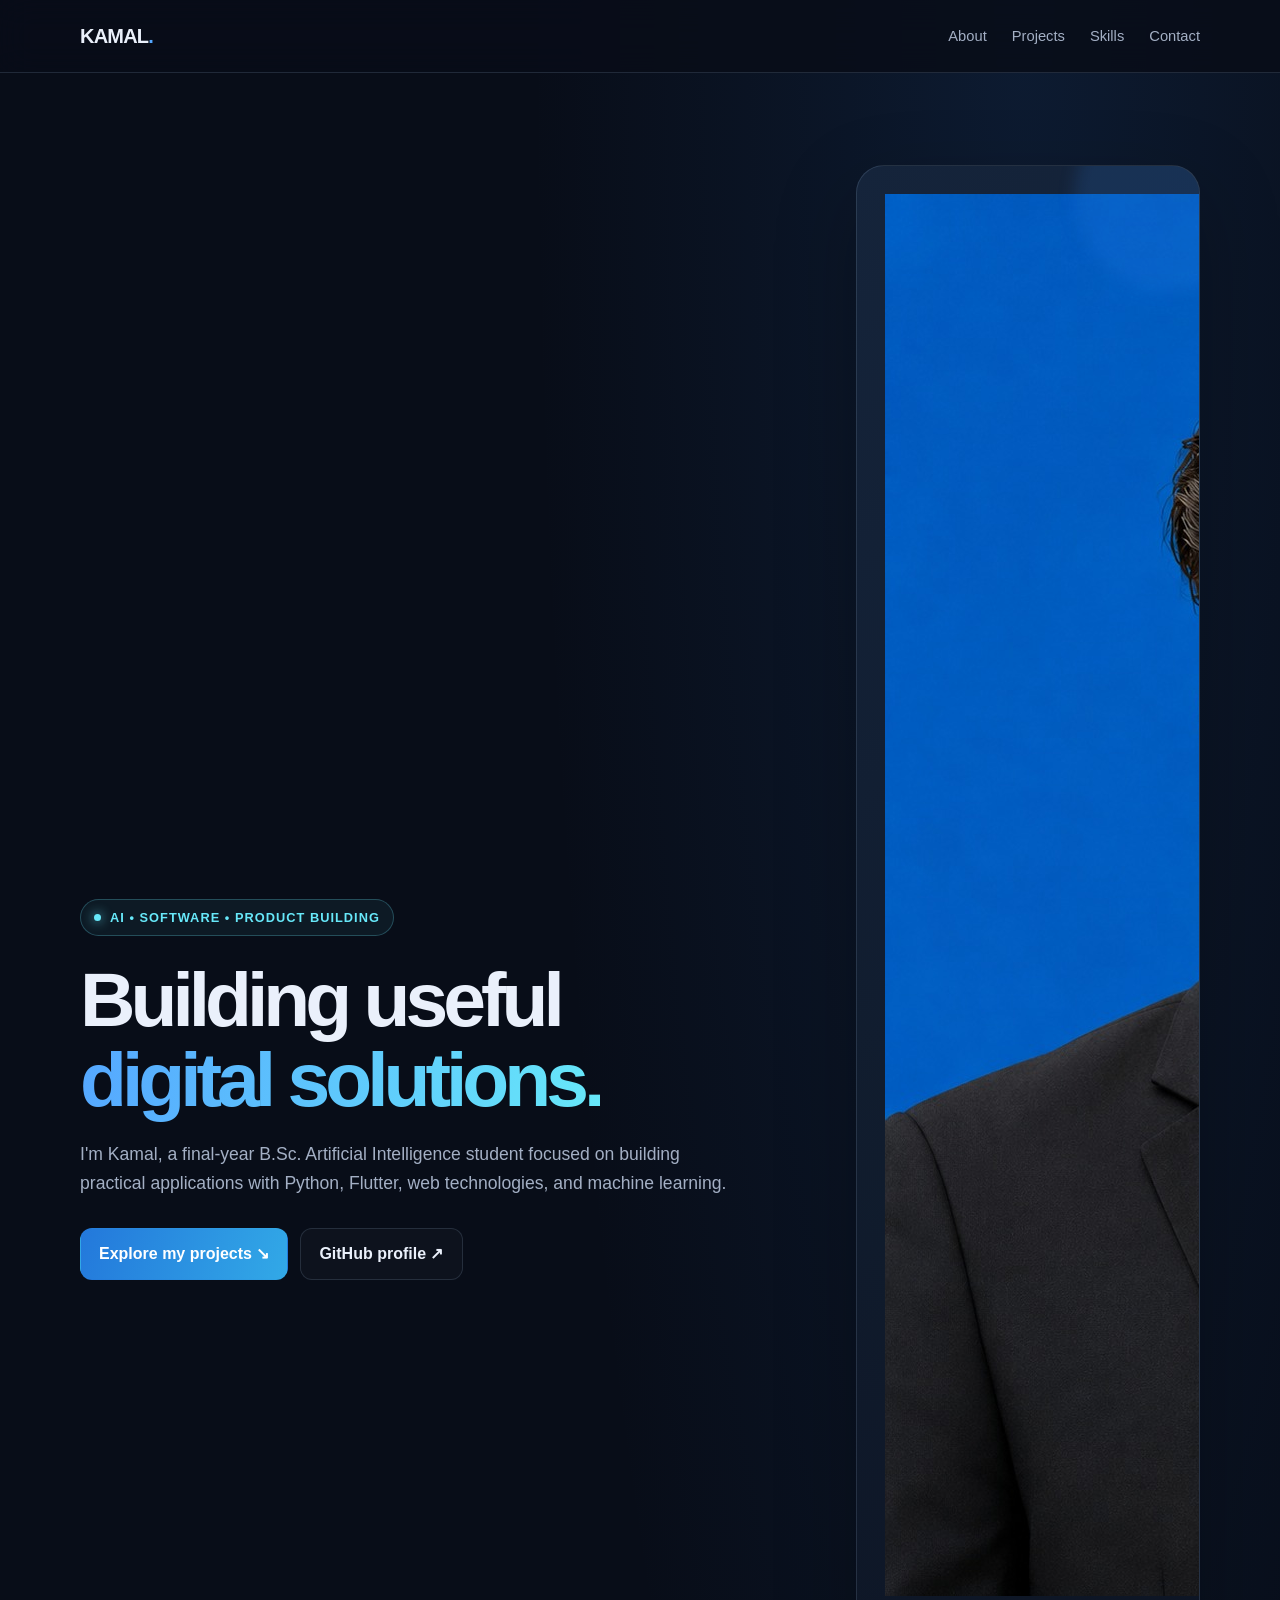
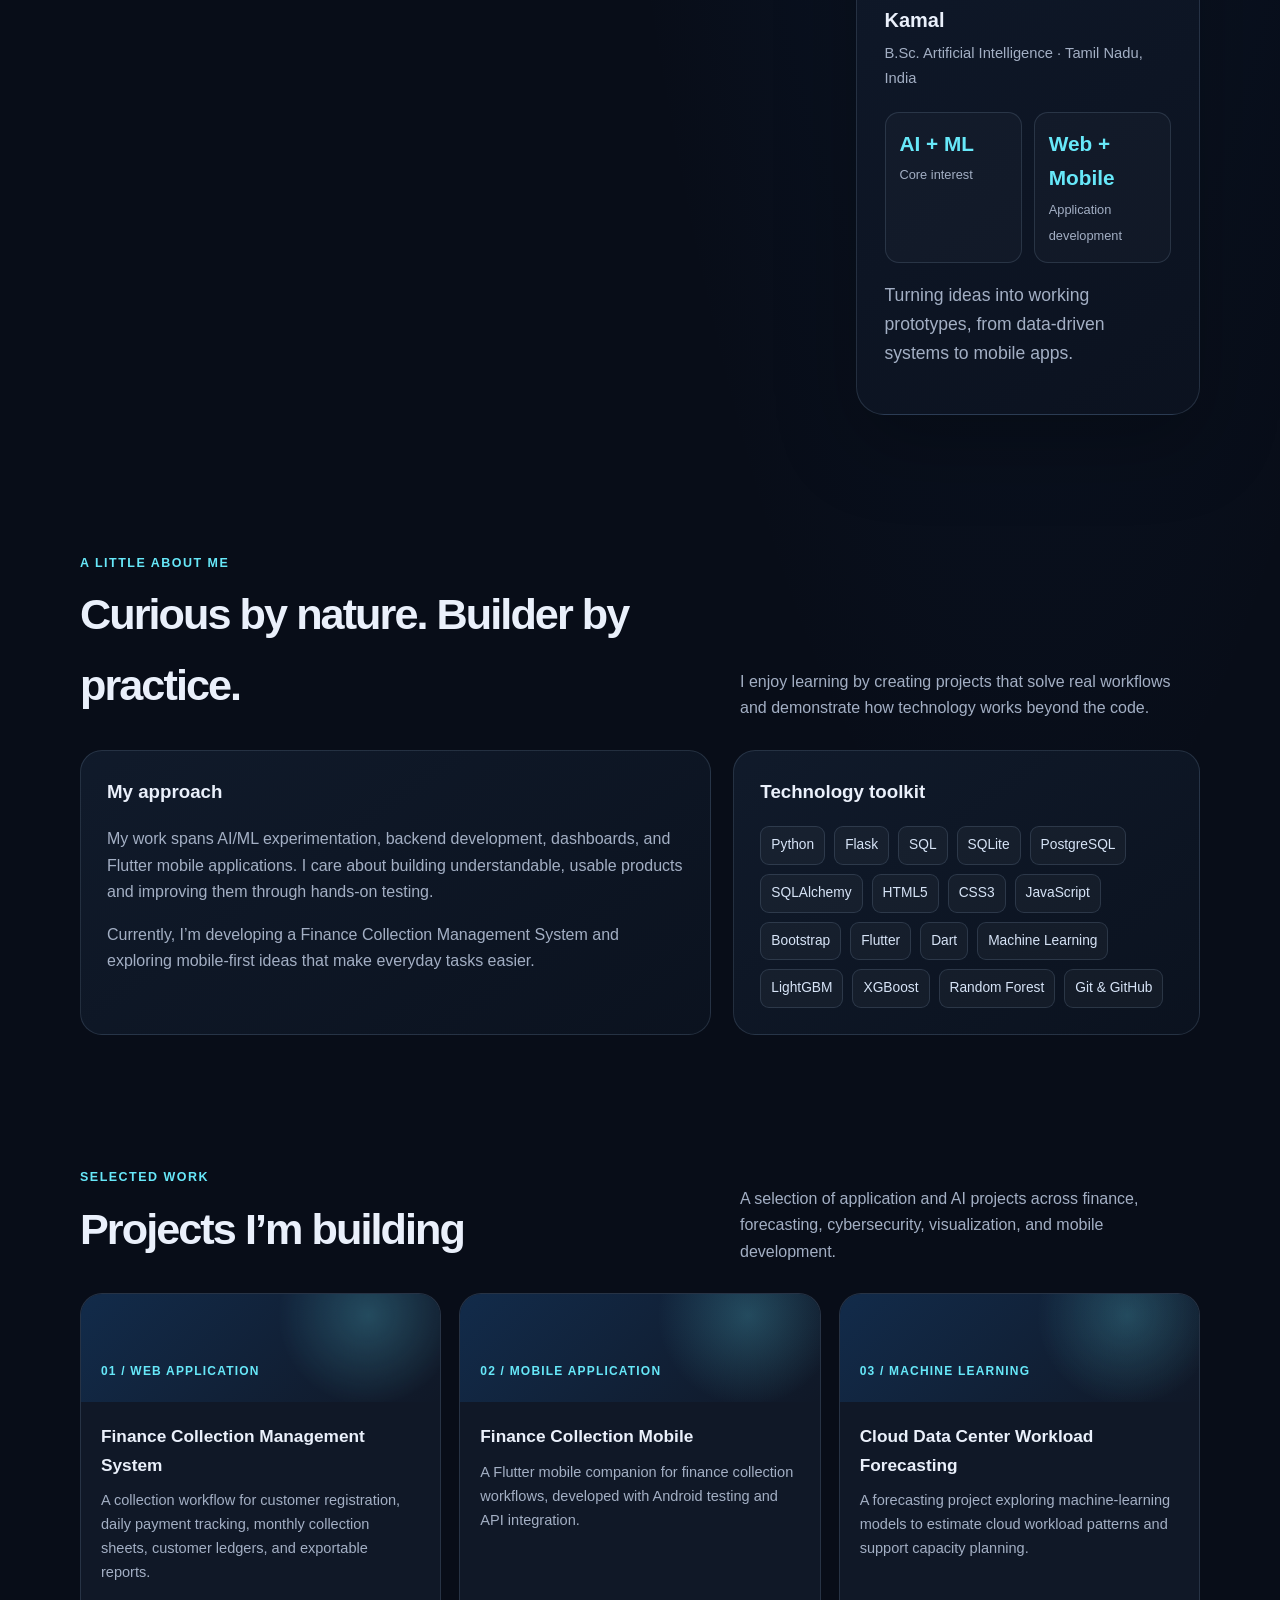
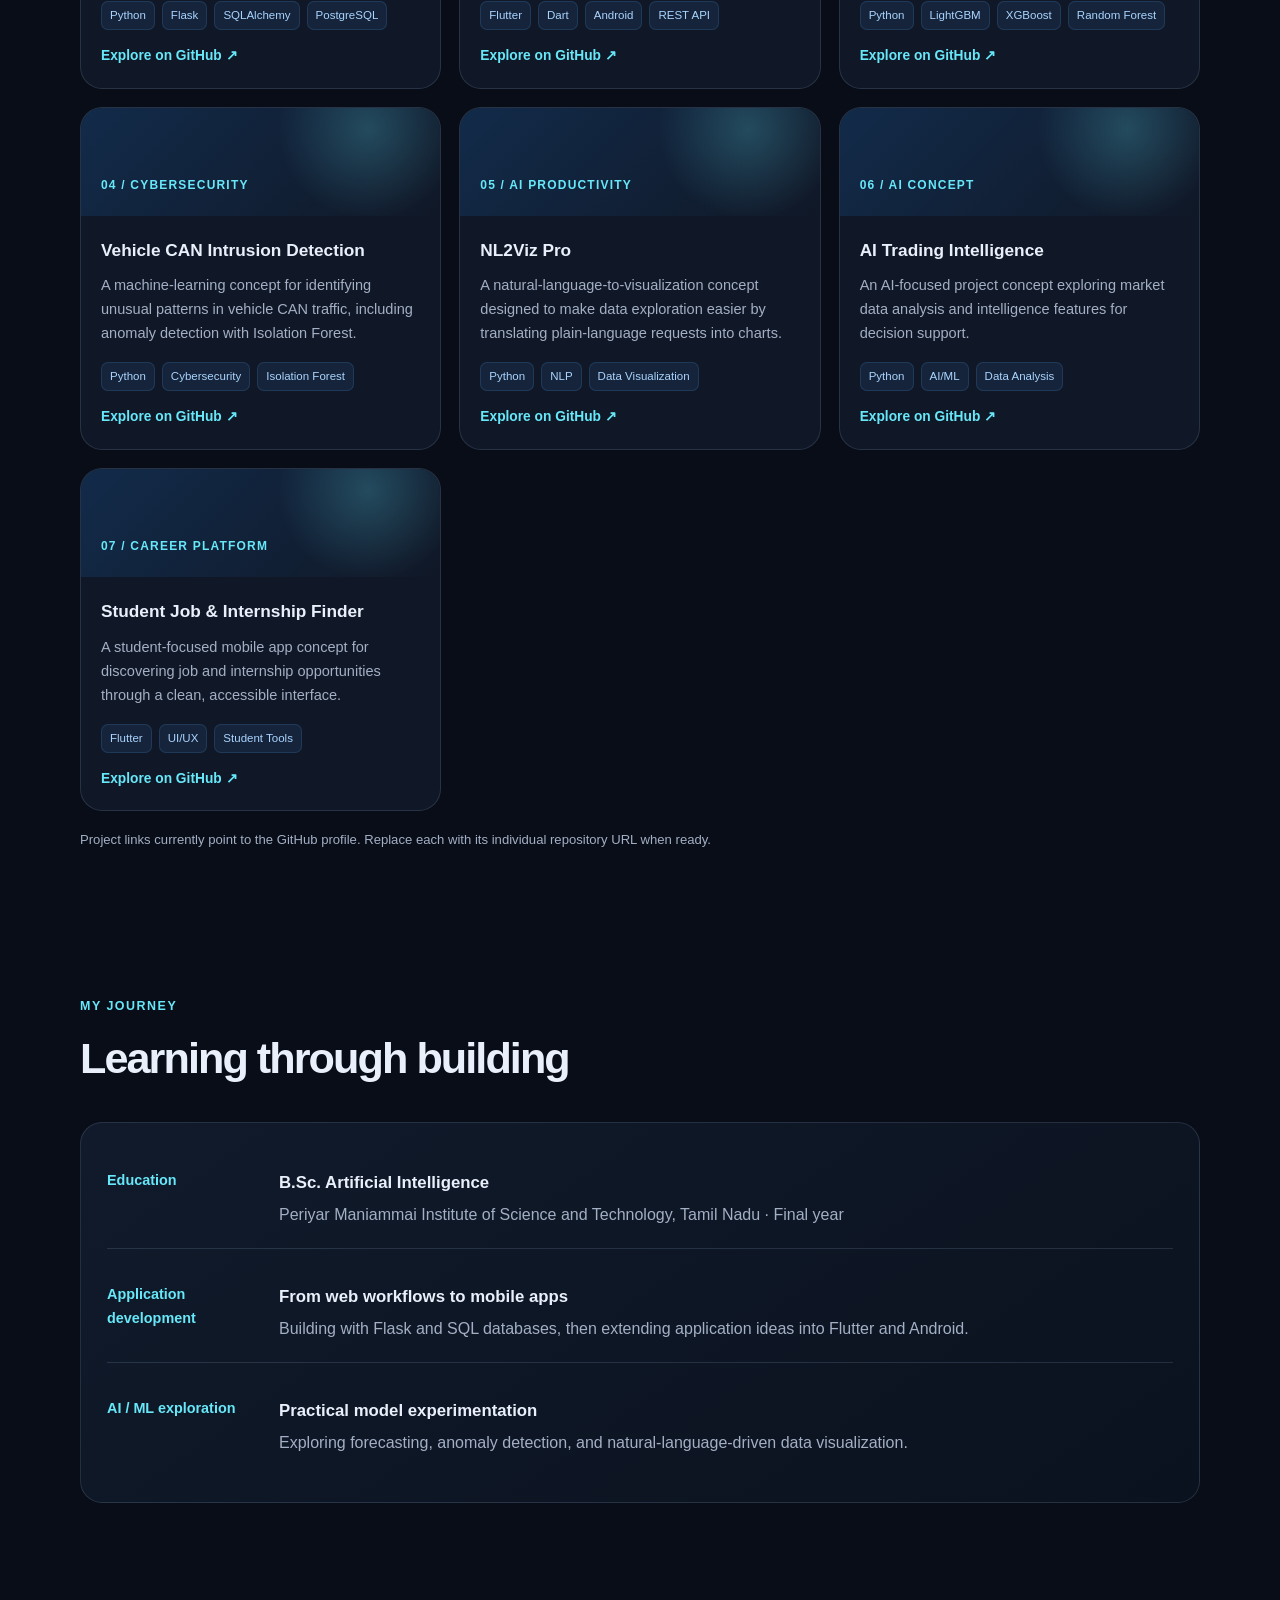
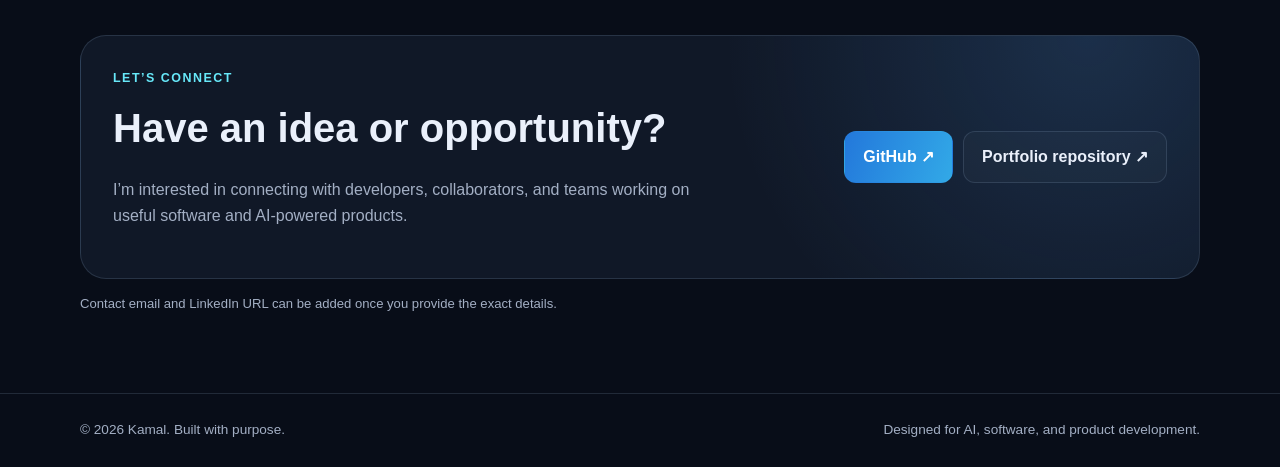
==== index.html @ 3adf7d1b "Add files via upload" ====
<!doctype html>
<html lang="en">
<head>
  <meta charset="utf-8">
  <meta name="viewport" content="width=device-width, initial-scale=1">
  <meta name="theme-color" content="#080d18">
  <meta name="description" content="Kamal — Artificial Intelligence student and developer building practical AI, web, and mobile applications.">
  <title>Kamal | AI Developer Portfolio</title>
  <link rel="stylesheet" href="css/kamal-portfolio.css">
</head>
<body>
<header class="topbar">
  <div class="wrap navinner">
    <a class="brand" href="#home">KAMAL<span>.</span></a>
    <nav aria-label="Main navigation">
      <ul>
        <li><a href="#about">About</a></li>
        <li><a href="#projects">Projects</a></li>
        <li><a href="#skills">Skills</a></li>
        <li><a href="#contact">Contact</a></li>
      </ul>
    </nav>
  </div>
</header>
<main>
  <section class="wrap hero" id="home">
    <div>
      <span class="eyebrow">AI • Software • Product Building</span>
      <h1>Building useful<br><span class="gradient">digital solutions.</span></h1>
      <p>I'm Kamal, a final-year B.Sc. Artificial Intelligence student focused on building practical applications with Python, Flutter, web technologies, and machine learning.</p>
      <div class="actions">
        <a class="btn primary" href="#projects">Explore my projects ↘</a>
        <a class="btn secondary" href="https://github.com/Kamaldheen20" target="_blank" rel="noopener noreferrer">GitHub profile ↗</a>
      </div>
    </div>
    <aside class="hero-card">
      <img class="avatar-photo" src="images/kamal-profile.jpg" alt="Kamal wearing a black suit and tie against a blue background">
      <h3>Kamal</h3>
      <div class="sub">B.Sc. Artificial Intelligence · Tamil Nadu, India</div>
      <div class="statrow">
        <div class="stat"><strong>AI + ML</strong><span>Core interest</span></div>
        <div class="stat"><strong>Web + Mobile</strong><span>Application development</span></div>
      </div>
      <p class="small-note">Turning ideas into working prototypes, from data-driven systems to mobile apps.</p>
    </aside>
  </section>

  <section class="content-section" id="about">
    <div class="wrap">
      <div class="section-head">
        <div><div class="kicker">A little about me</div><h2>Curious by nature. Builder by practice.</h2></div>
        <p>I enjoy learning by creating projects that solve real workflows and demonstrate how technology works beyond the code.</p>
      </div>
      <div class="about-grid">
        <article class="surface">
          <h3>My approach</h3>
          <p>My work spans AI/ML experimentation, backend development, dashboards, and Flutter mobile applications. I care about building understandable, usable products and improving them through hands-on testing.</p>
          <p>Currently, I’m developing a Finance Collection Management System and exploring mobile-first ideas that make everyday tasks easier.</p>
        </article>
        <article class="surface" id="skills">
          <h3>Technology toolkit</h3>
          <div class="skill-list">
            <span class="skill">Python</span><span class="skill">Flask</span><span class="skill">SQL</span>
            <span class="skill">SQLite</span><span class="skill">PostgreSQL</span><span class="skill">SQLAlchemy</span>
            <span class="skill">HTML5</span><span class="skill">CSS3</span><span class="skill">JavaScript</span>
            <span class="skill">Bootstrap</span><span class="skill">Flutter</span><span class="skill">Dart</span>
            <span class="skill">Machine Learning</span><span class="skill">LightGBM</span><span class="skill">XGBoost</span>
            <span class="skill">Random Forest</span><span class="skill">Git & GitHub</span>
          </div>
        </article>
      </div>
    </div>
  </section>

  <section class="content-section" id="projects">
    <div class="wrap">
      <div class="section-head">
        <div><div class="kicker">Selected work</div><h2>Projects I’m building</h2></div>
        <p>A selection of application and AI projects across finance, forecasting, cybersecurity, visualization, and mobile development.</p>
      </div>
      <div class="projects">
        <article class="project">
          <div class="project-top"><span>01 / Web application</span></div>
          <div class="project-body"><h3>Finance Collection Management System</h3><p>A collection workflow for customer registration, daily payment tracking, monthly collection sheets, customer ledgers, and exportable reports.</p><div class="tags"><span class="tag">Python</span><span class="tag">Flask</span><span class="tag">SQLAlchemy</span><span class="tag">PostgreSQL</span></div><a class="project-link" href="https://github.com/Kamaldheen20" target="_blank" rel="noopener noreferrer">Explore on GitHub ↗</a></div>
        </article>
        <article class="project">
          <div class="project-top"><span>02 / Mobile application</span></div>
          <div class="project-body"><h3>Finance Collection Mobile</h3><p>A Flutter mobile companion for finance collection workflows, developed with Android testing and API integration.</p><div class="tags"><span class="tag">Flutter</span><span class="tag">Dart</span><span class="tag">Android</span><span class="tag">REST API</span></div><a class="project-link" href="https://github.com/Kamaldheen20" target="_blank" rel="noopener noreferrer">Explore on GitHub ↗</a></div>
        </article>
        <article class="project">
          <div class="project-top"><span>03 / Machine learning</span></div>
          <div class="project-body"><h3>Cloud Data Center Workload Forecasting</h3><p>A forecasting project exploring machine-learning models to estimate cloud workload patterns and support capacity planning.</p><div class="tags"><span class="tag">Python</span><span class="tag">LightGBM</span><span class="tag">XGBoost</span><span class="tag">Random Forest</span></div><a class="project-link" href="https://github.com/Kamaldheen20" target="_blank" rel="noopener noreferrer">Explore on GitHub ↗</a></div>
        </article>
        <article class="project">
          <div class="project-top"><span>04 / Cybersecurity</span></div>
          <div class="project-body"><h3>Vehicle CAN Intrusion Detection</h3><p>A machine-learning concept for identifying unusual patterns in vehicle CAN traffic, including anomaly detection with Isolation Forest.</p><div class="tags"><span class="tag">Python</span><span class="tag">Cybersecurity</span><span class="tag">Isolation Forest</span></div><a class="project-link" href="https://github.com/Kamaldheen20" target="_blank" rel="noopener noreferrer">Explore on GitHub ↗</a></div>
        </article>
        <article class="project">
          <div class="project-top"><span>05 / AI productivity</span></div>
          <div class="project-body"><h3>NL2Viz Pro</h3><p>A natural-language-to-visualization concept designed to make data exploration easier by translating plain-language requests into charts.</p><div class="tags"><span class="tag">Python</span><span class="tag">NLP</span><span class="tag">Data Visualization</span></div><a class="project-link" href="https://github.com/Kamaldheen20" target="_blank" rel="noopener noreferrer">Explore on GitHub ↗</a></div>
        </article>
        <article class="project">
          <div class="project-top"><span>06 / AI concept</span></div>
          <div class="project-body"><h3>AI Trading Intelligence</h3><p>An AI-focused project concept exploring market data analysis and intelligence features for decision support.</p><div class="tags"><span class="tag">Python</span><span class="tag">AI/ML</span><span class="tag">Data Analysis</span></div><a class="project-link" href="https://github.com/Kamaldheen20" target="_blank" rel="noopener noreferrer">Explore on GitHub ↗</a></div>
        </article>
        <article class="project">
          <div class="project-top"><span>07 / Career platform</span></div>
          <div class="project-body"><h3>Student Job & Internship Finder</h3><p>A student-focused mobile app concept for discovering job and internship opportunities through a clean, accessible interface.</p><div class="tags"><span class="tag">Flutter</span><span class="tag">UI/UX</span><span class="tag">Student Tools</span></div><a class="project-link" href="https://github.com/Kamaldheen20" target="_blank" rel="noopener noreferrer">Explore on GitHub ↗</a></div>
        </article>
      </div>
      <p class="small-note" style="margin-top:18px">Project links currently point to the GitHub profile. Replace each with its individual repository URL when ready.</p>
    </div>
  </section>

  <section class="content-section" id="journey">
    <div class="wrap">
      <div class="section-head"><div><div class="kicker">My journey</div><h2>Learning through building</h2></div></div>
      <div class="surface timeline">
        <div class="timeline-item"><div class="timeline-label">Education</div><div><h3>B.Sc. Artificial Intelligence</h3><p>Periyar Maniammai Institute of Science and Technology, Tamil Nadu · Final year</p></div></div>
        <div class="timeline-item"><div class="timeline-label">Application development</div><div><h3>From web workflows to mobile apps</h3><p>Building with Flask and SQL databases, then extending application ideas into Flutter and Android.</p></div></div>
        <div class="timeline-item"><div class="timeline-label">AI / ML exploration</div><div><h3>Practical model experimentation</h3><p>Exploring forecasting, anomaly detection, and natural-language-driven data visualization.</p></div></div>
      </div>
    </div>
  </section>

  <section class="content-section" id="contact">
    <div class="wrap">
      <div class="contact-panel">
        <div><div class="kicker">Let’s connect</div><h2 style="margin:6px 0 0;font-size:clamp(1.8rem,4vw,2.5rem)">Have an idea or opportunity?</h2><p>I’m interested in connecting with developers, collaborators, and teams working on useful software and AI-powered products.</p></div>
        <div class="contact-links">
          <a class="btn primary" href="https://github.com/Kamaldheen20" target="_blank" rel="noopener noreferrer">GitHub ↗</a>
          <a class="btn secondary" href="https://github.com/Kamaldheen20/kamal-portfolio" target="_blank" rel="noopener noreferrer">Portfolio repository ↗</a>
        </div>
      </div>
      <p class="small-note" style="margin-top:14px">Contact email and LinkedIn URL can be added once you provide the exact details.</p>
    </div>
  </section>
</main>
<footer class="footer"><div class="wrap footer-inner"><span>© <span id="year">2026</span> Kamal. Built with purpose.</span><span>Designed for AI, software, and product development.</span></div></footer>
<script>document.getElementById('year').textContent = new Date().getFullYear();</script>
</body>
</html>
---- css/kamal-portfolio.css ----
:root{--bg:#080d18;--panel:#101827;--panel2:#0d1422;--text:#eaf0fb;--muted:#a3afc4;--blue:#55a7ff;--cyan:#67e8f9;--line:rgba(164,190,225,.16);--radius:22px}
*{box-sizing:border-box}html{scroll-behavior:smooth;scroll-padding-top:90px}body{margin:0;background:radial-gradient(ellipse at 80% 0%,rgba(38,100,180,.16),transparent 34%),var(--bg);color:var(--text);font-family:Inter,Segoe UI,Arial,sans-serif;line-height:1.65}a{color:inherit;text-decoration:none}a:hover{color:var(--cyan)}.wrap{width:min(1120px,calc(100% - 40px));margin:auto}.topbar{position:sticky;top:0;z-index:10;background:rgba(8,13,24,.88);backdrop-filter:blur(16px);border-bottom:1px solid var(--line)}.navinner{min-height:72px;display:flex;align-items:center;justify-content:space-between;gap:24px}.brand{font-weight:800;letter-spacing:-.04em;font-size:1.25rem}.brand span{color:var(--blue)}nav ul{display:flex;gap:25px;list-style:none;margin:0;padding:0;color:var(--muted);font-size:.92rem}.hero{padding:92px 0 72px;display:grid;grid-template-columns:1.35fr .65fr;align-items:center;gap:60px;min-height:570px}.eyebrow{display:inline-flex;gap:9px;align-items:center;color:var(--cyan);border:1px solid rgba(103,232,249,.25);background:rgba(103,232,249,.06);border-radius:100px;padding:7px 13px;font-size:.8rem;font-weight:700;letter-spacing:.08em;text-transform:uppercase}.eyebrow:before{content:"";width:7px;height:7px;border-radius:50%;background:var(--cyan);box-shadow:0 0 12px var(--cyan)}h1{font-size:clamp(2.8rem,6vw,5.2rem);line-height:1.04;letter-spacing:-.065em;margin:24px 0 20px}h1 .gradient{background:linear-gradient(100deg,var(--blue),var(--cyan));-webkit-background-clip:text;background-clip:text;color:transparent}.hero p{max-width:650px;color:var(--muted);font-size:1.1rem}.actions{display:flex;flex-wrap:wrap;gap:12px;margin-top:30px}.btn{display:inline-flex;align-items:center;justify-content:center;padding:12px 18px;border-radius:12px;font-weight:700;border:1px solid var(--line);transition:transform .2s,background .2s}.btn:hover{transform:translateY(-2px)}.btn.primary{background:linear-gradient(110deg,#2378db,#32a9e7);border-color:transparent;color:#fff}.btn.secondary{background:rgba(255,255,255,.025)}.hero-card{border:1px solid var(--line);border-radius:28px;background:linear-gradient(145deg,rgba(22,37,60,.95),rgba(12,19,32,.95));padding:28px;box-shadow:0 28px 80px rgba(0,0,0,.25);position:relative;overflow:hidden}.hero-card:before{content:"";position:absolute;width:190px;height:190px;border-radius:50%;background:rgba(54,145,255,.14);filter:blur(8px);right:-65px;top:-65px}.avatar{width:86px;height:86px;border-radius:24px;display:grid;place-items:center;background:linear-gradient(145deg,#1d5eaa,#55c9e8);font-size:2rem;font-weight:900;color:#fff;margin-bottom:20px;box-shadow:0 12px 35px rgba(49,140,226,.25)}.hero-card h3{margin:0 0 4px;font-size:1.25rem}.hero-card .sub{color:var(--muted);font-size:.92rem}.statrow{display:grid;grid-template-columns:1fr 1fr;gap:12px;margin-top:22px}.stat{border:1px solid var(--line);background:rgba(255,255,255,.025);border-radius:14px;padding:14px}.stat strong{display:block;font-size:1.3rem;color:var(--cyan)}.stat span{font-size:.8rem;color:var(--muted)}section.content-section{padding:66px 0}.section-head{display:flex;align-items:end;justify-content:space-between;gap:20px;margin-bottom:28px}.kicker{font-size:.78rem;color:var(--cyan);font-weight:800;letter-spacing:.12em;text-transform:uppercase}.section-head h2{font-size:clamp(1.9rem,4vw,2.7rem);letter-spacing:-.045em;margin:6px 0 0}.section-head p{max-width:460px;color:var(--muted);margin:0}.about-grid{display:grid;grid-template-columns:1.15fr .85fr;gap:22px}.surface{background:linear-gradient(145deg,rgba(18,28,45,.9),rgba(12,19,32,.9));border:1px solid var(--line);border-radius:var(--radius);padding:26px}.surface p{color:var(--muted)}.surface h3{margin-top:0}.skill-list{display:flex;flex-wrap:wrap;gap:9px}.skill{border:1px solid var(--line);border-radius:9px;padding:7px 10px;background:rgba(255,255,255,.035);font-size:.86rem;color:#d7e4f7}.projects{display:grid;grid-template-columns:repeat(3,1fr);gap:18px}.project{border:1px solid var(--line);border-radius:var(--radius);overflow:hidden;background:var(--panel);display:flex;flex-direction:column;min-height:280px;transition:transform .2s,border-color .2s}.project:hover{transform:translateY(-5px);border-color:rgba(85,167,255,.55)}.project-top{height:108px;padding:20px;display:flex;align-items:end;background:radial-gradient(circle at 80% 20%,rgba(103,232,249,.22),transparent 30%),linear-gradient(135deg,#122b4a,#101827)}.project-top span{font-size:.75rem;letter-spacing:.1em;text-transform:uppercase;color:var(--cyan);font-weight:800}.project-body{padding:20px;display:flex;flex-direction:column;flex:1}.project h3{font-size:1.08rem;margin:0 0 9px}.project p{color:var(--muted);font-size:.91rem;margin:0 0 17px}.tags{display:flex;flex-wrap:wrap;gap:7px;margin-top:auto}.tag{font-size:.72rem;padding:4px 8px;border-radius:7px;background:rgba(85,167,255,.09);color:#a9d4ff;border:1px solid rgba(85,167,255,.16)}.project-link{display:inline-block;margin-top:15px;color:var(--cyan);font-size:.86rem;font-weight:700}.timeline{display:grid;gap:14px}.timeline-item{display:grid;grid-template-columns:150px 1fr;gap:22px;padding:20px 0;border-bottom:1px solid var(--line)}.timeline-item:last-child{border-bottom:0}.timeline-label{color:var(--cyan);font-weight:700;font-size:.9rem}.timeline-item h3{margin:0 0 5px;font-size:1.05rem}.timeline-item p{margin:0;color:var(--muted)}.contact-panel{display:flex;align-items:center;justify-content:space-between;gap:30px;background:radial-gradient(circle at 90% 0%,rgba(85,167,255,.16),transparent 35%),var(--panel);border:1px solid var(--line);border-radius:26px;padding:32px}.contact-panel p{color:var(--muted);max-width:620px}.contact-links{display:flex;gap:10px;flex-wrap:wrap}.footer{border-top:1px solid var(--line);padding:25px 0;color:var(--muted);font-size:.85rem}.footer-inner{display:flex;justify-content:space-between;gap:20px;flex-wrap:wrap}.small-note{color:var(--muted);font-size:.82rem}.mobile-menu{display:none}
@media(max-width:850px){.hero{grid-template-columns:1fr;gap:30px;padding-top:65px}.hero-card{max-width:520px}.projects{grid-template-columns:repeat(2,1fr)}.about-grid{grid-template-columns:1fr}.section-head{align-items:start;flex-direction:column}.contact-panel{align-items:flex-start;flex-direction:column}}
@media(max-width:560px){.wrap{width:min(100% - 28px,1120px)}.navinner{min-height:64px;align-items:flex-start;padding:17px 0;flex-direction:column;gap:12px}nav ul{gap:16px;flex-wrap:wrap;font-size:.84rem}.hero{padding:54px 0 45px;min-height:auto}h1{font-size:2.9rem}.projects{grid-template-columns:1fr}.timeline-item{grid-template-columns:1fr;gap:4px}.surface,.contact-panel{padding:21px}.statrow{grid-template-columns:1fr 1fr}section.content-section{padding:48px 0}}
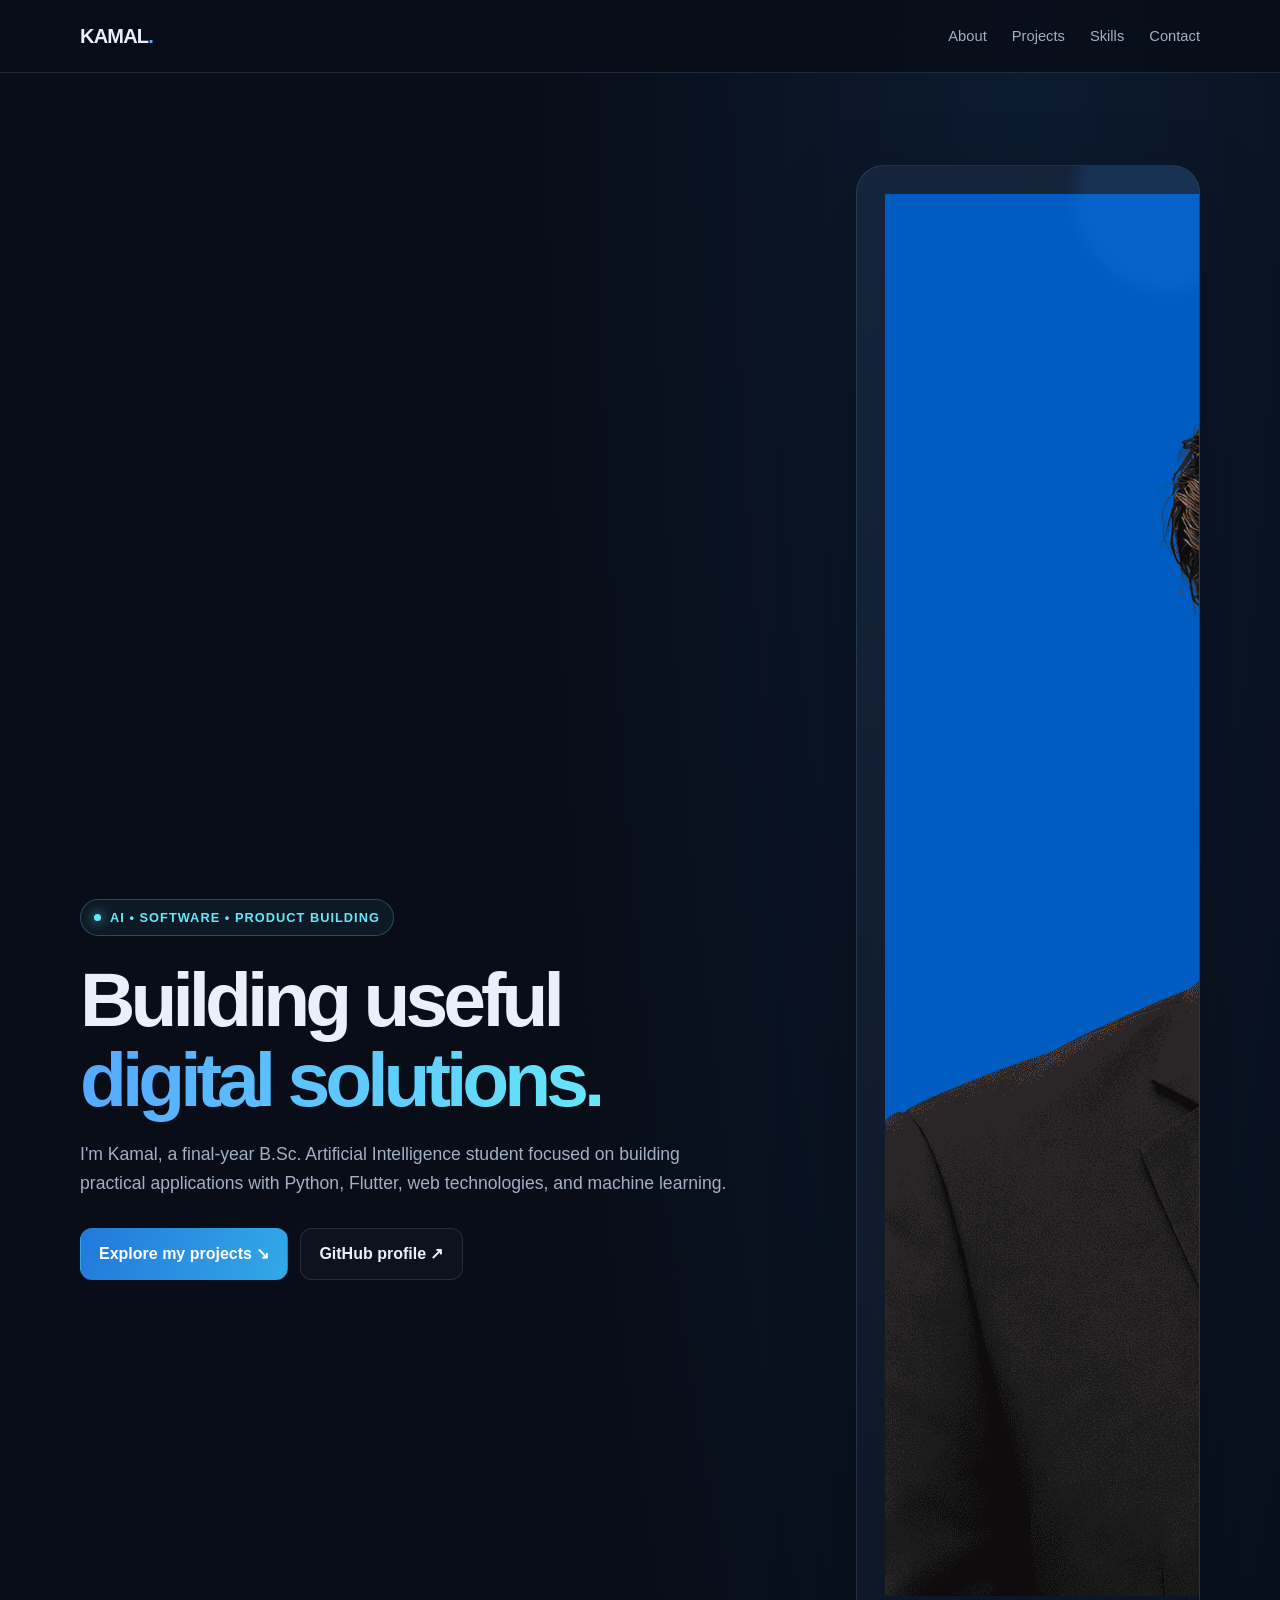
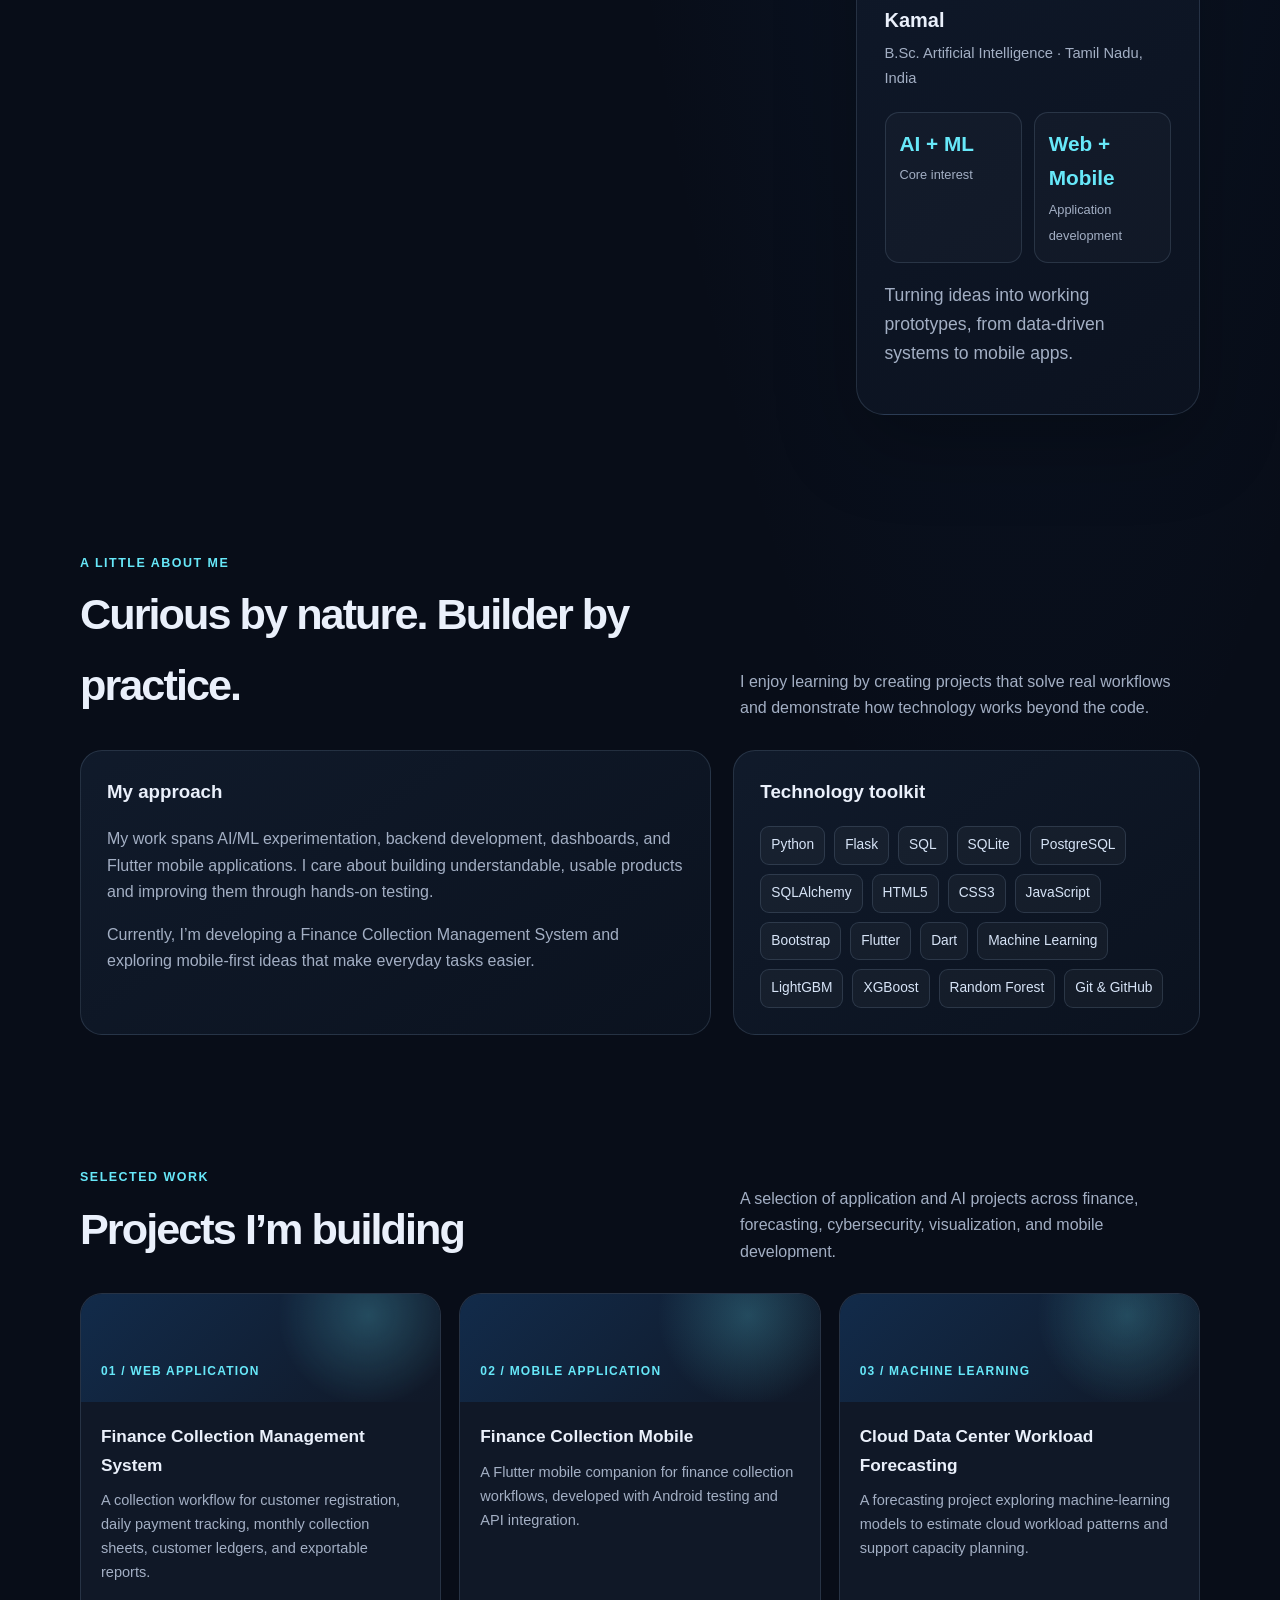
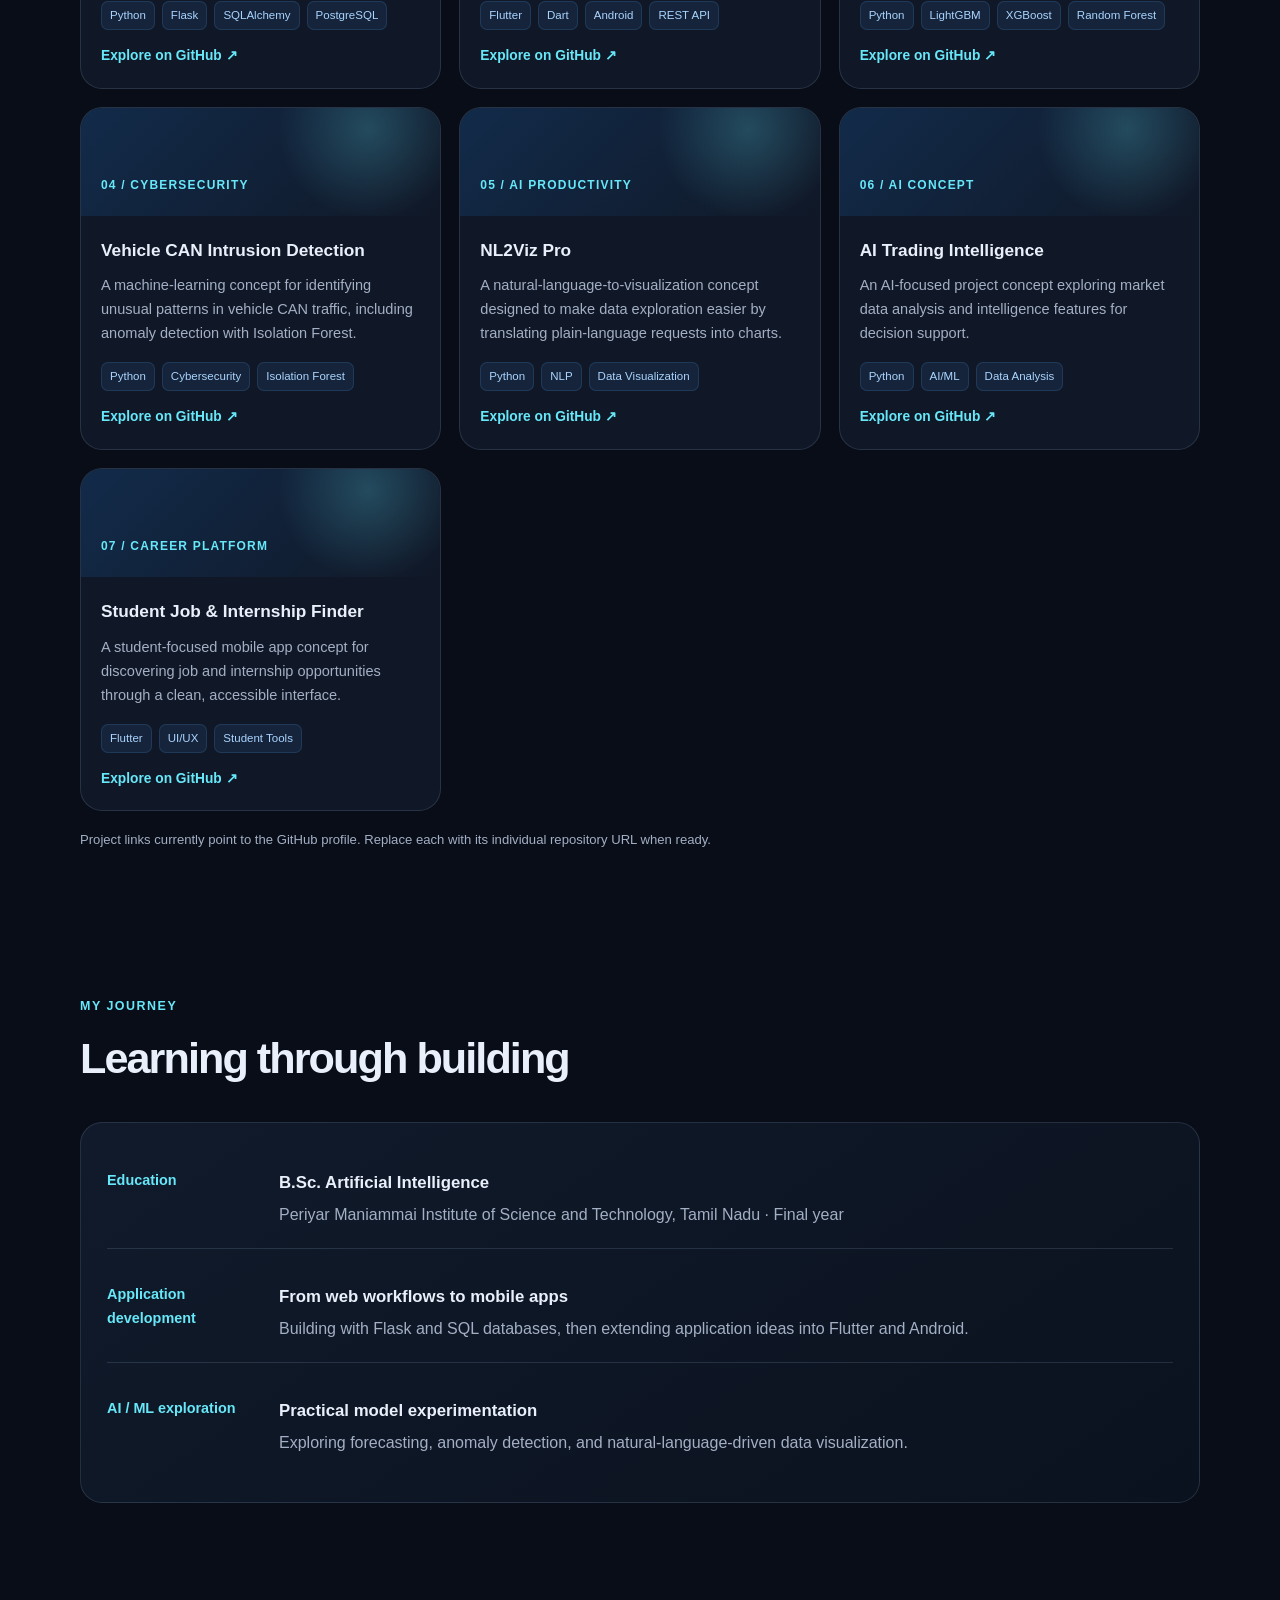
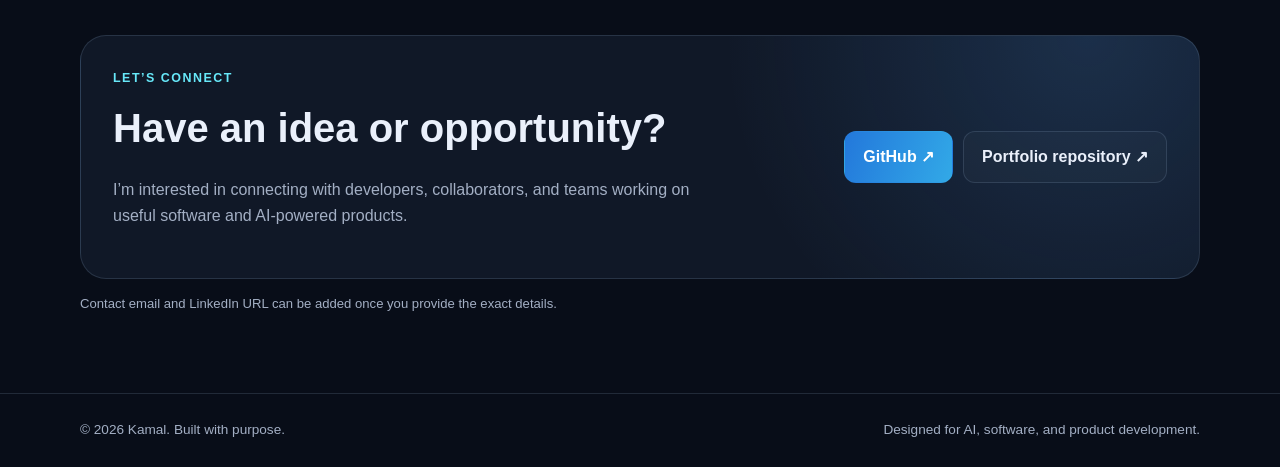
==== commit d54cbff4: "Fix profile image path" ====
--- a/index.html
+++ b/index.html
@@ -34,7 +34,7 @@
       </div>
     </div>
     <aside class="hero-card">
-      <img class="avatar-photo" src="images/kamal-profile.jpg" alt="Kamal wearing a black suit and tie against a blue background">
+      <img class="avatar-photo" src="images/kamal-profile.png" alt="Kamal wearing a black suit and tie against a blue background">
       <h3>Kamal</h3>
       <div class="sub">B.Sc. Artificial Intelligence · Tamil Nadu, India</div>
       <div class="statrow">
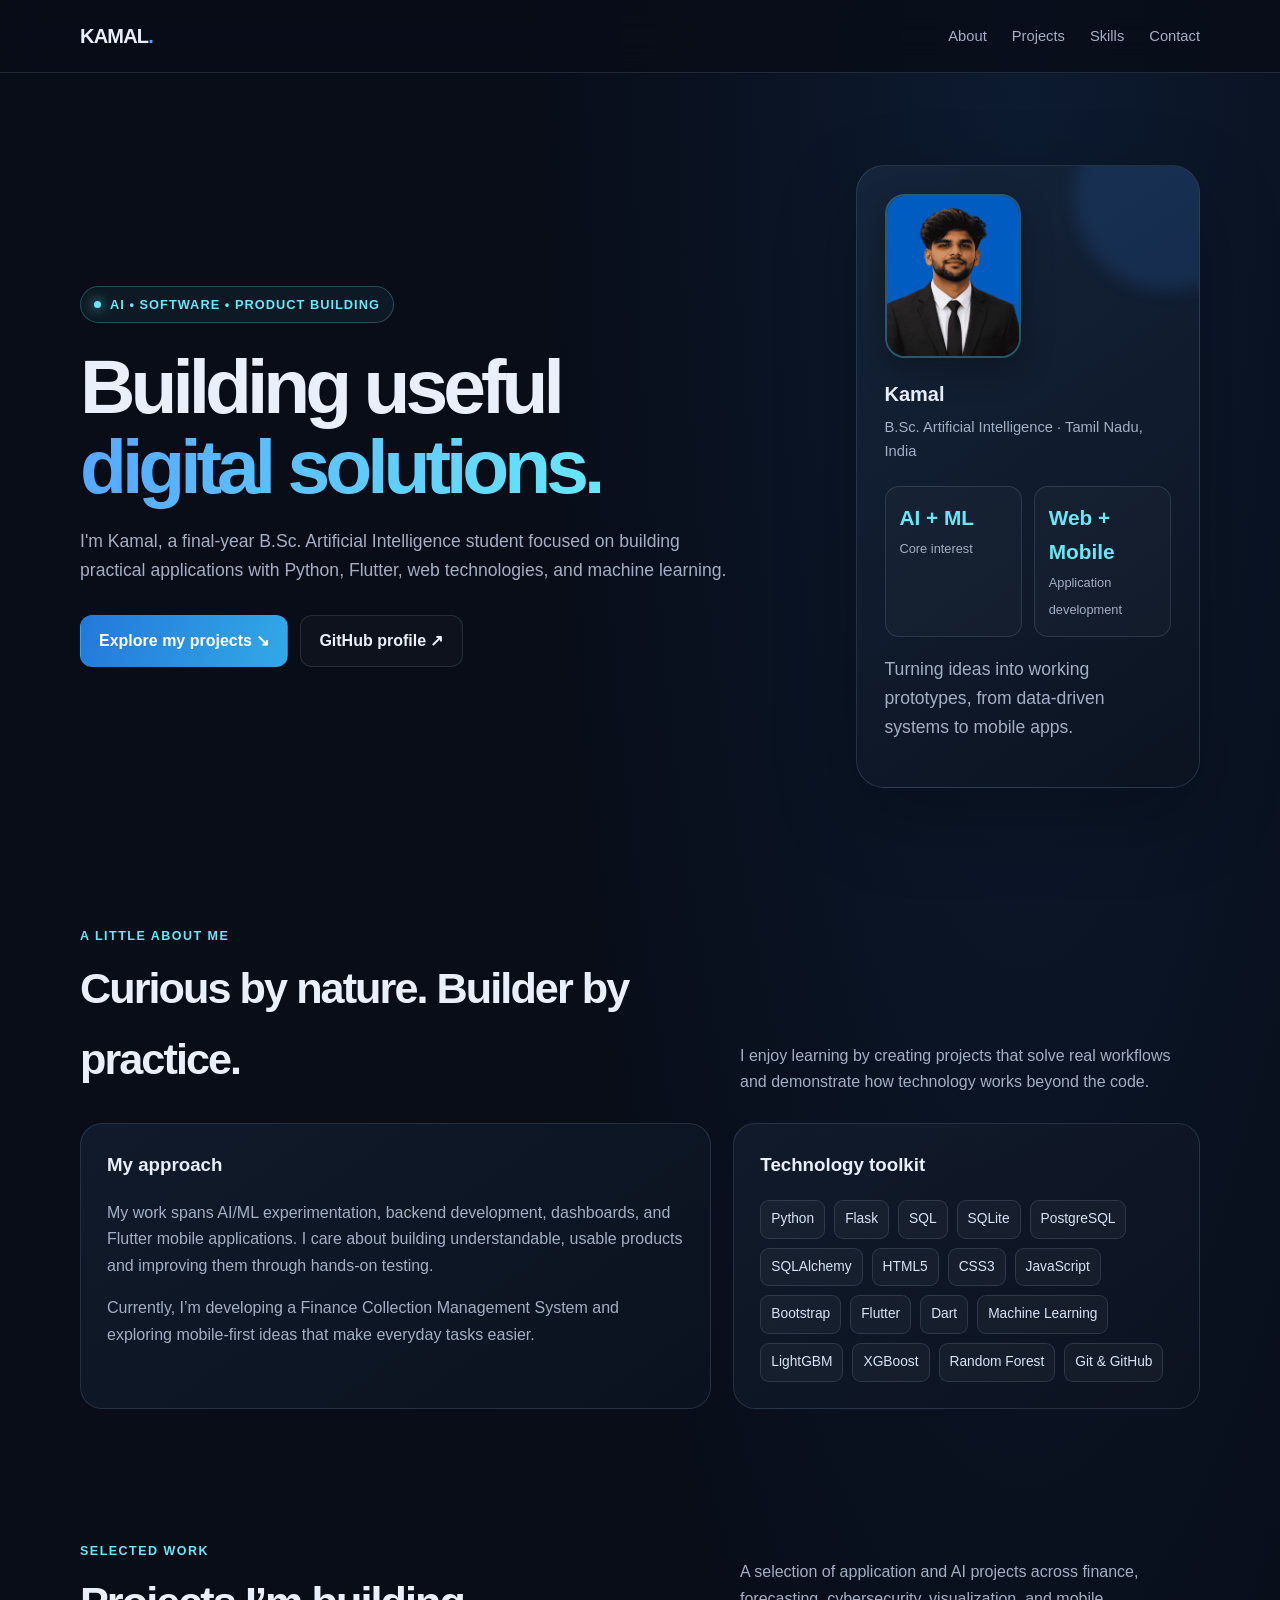
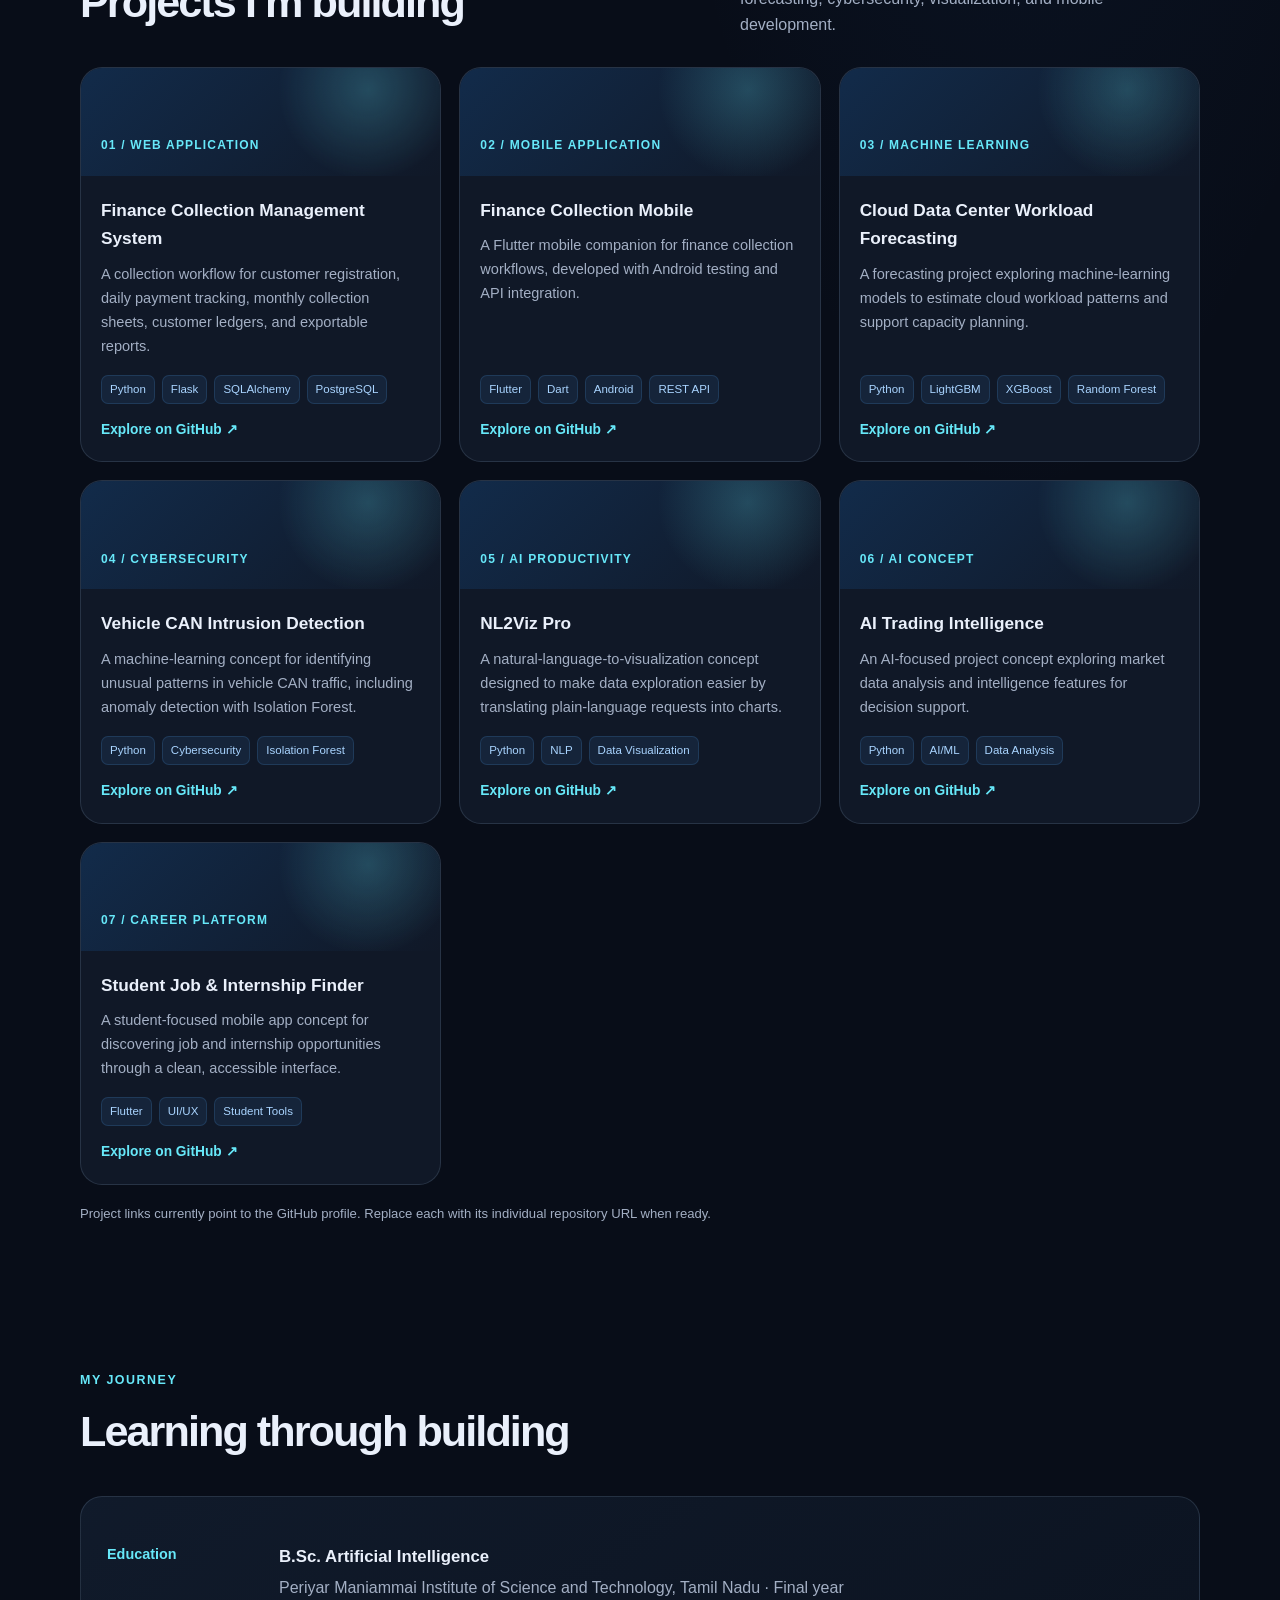
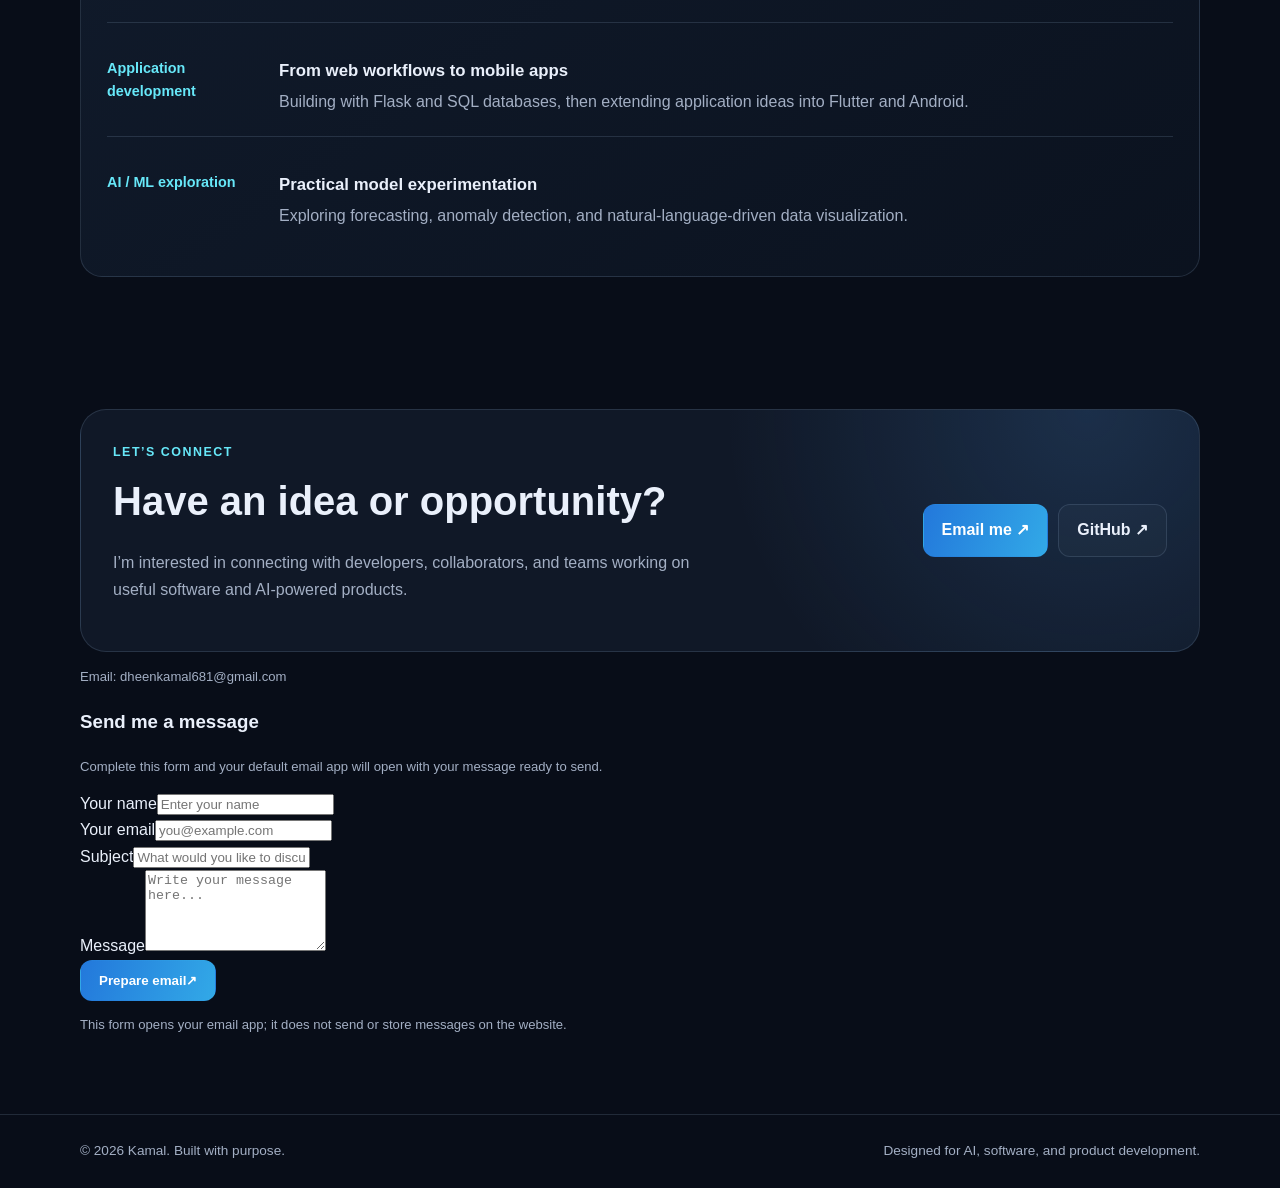
==== commit a7d09c2f: "Add email contact form" ====
--- a/index.html
+++ b/index.html
@@ -128,14 +128,34 @@
       <div class="contact-panel">
         <div><div class="kicker">Let’s connect</div><h2 style="margin:6px 0 0;font-size:clamp(1.8rem,4vw,2.5rem)">Have an idea or opportunity?</h2><p>I’m interested in connecting with developers, collaborators, and teams working on useful software and AI-powered products.</p></div>
         <div class="contact-links">
-          <a class="btn primary" href="https://github.com/Kamaldheen20" target="_blank" rel="noopener noreferrer">GitHub ↗</a>
-          <a class="btn secondary" href="https://github.com/Kamaldheen20/kamal-portfolio" target="_blank" rel="noopener noreferrer">Portfolio repository ↗</a>
+          <a class="btn primary" href="mailto:dheenkamal681@gmail.com">Email me ↗</a>
+          <a class="btn secondary" href="https://github.com/Kamaldheen20" target="_blank" rel="noopener noreferrer">GitHub ↗</a>
         </div>
       </div>
-      <p class="small-note" style="margin-top:14px">Contact email and LinkedIn URL can be added once you provide the exact details.</p>
+      <p class="small-note" style="margin-top:14px">Email: <a href="mailto:dheenkamal681@gmail.com">dheenkamal681@gmail.com</a></p>
+      <div class="contact-form-wrap">
+        <h3>Send me a message</h3>
+        <p class="small-note">Complete this form and your default email app will open with your message ready to send.</p>
+        <form id="contact-form" class="contact-form">
+          <div class="form-row"><label for="contact-name">Your name</label><input id="contact-name" name="name" type="text" placeholder="Enter your name" autocomplete="name" required></div>
+          <div class="form-row"><label for="contact-email">Your email</label><input id="contact-email" name="email" type="email" placeholder="you@example.com" autocomplete="email" required></div>
+          <div class="form-row"><label for="contact-subject">Subject</label><input id="contact-subject" name="subject" type="text" placeholder="What would you like to discuss?" required></div>
+          <div class="form-row"><label for="contact-message">Message</label><textarea id="contact-message" name="message" rows="5" placeholder="Write your message here..." required></textarea></div>
+          <button class="btn primary" type="submit">Prepare email <span>↗</span></button>
+          <p class="small-note">This form opens your email app; it does not send or store messages on the website.</p>
+        </form>
+      </div>
     </div>
   </section>
 </main>
+<script>
+document.getElementById("contact-form").addEventListener("submit", function (event) {
+  event.preventDefault();
+  const form = event.currentTarget;
+  const body = "Name: " + form.elements.name.value.trim() + "\\nReply email: " + form.elements.email.value.trim() + "\\n\\n" + form.elements.message.value.trim();
+  window.location.href = "mailto:dheenkamal681@gmail.com?subject=" + encodeURIComponent(form.elements.subject.value.trim()) + "&body=" + encodeURIComponent(body);
+});
+</script>
 <footer class="footer"><div class="wrap footer-inner"><span>© <span id="year">2026</span> Kamal. Built with purpose.</span><span>Designed for AI, software, and product development.</span></div></footer>
 <script>document.getElementById('year').textContent = new Date().getFullYear();</script>
 </body>
--- a/css/kamal-portfolio.css
+++ b/css/kamal-portfolio.css
@@ -3,3 +3,7 @@
 *{box-sizing:border-box}html{scroll-behavior:smooth;scroll-padding-top:90px}body{margin:0;background:radial-gradient(ellipse at 80% 0%,rgba(38,100,180,.16),transparent 34%),var(--bg);color:var(--text);font-family:Inter,Segoe UI,Arial,sans-serif;line-height:1.65}a{color:inherit;text-decoration:none}a:hover{color:var(--cyan)}.wrap{width:min(1120px,calc(100% - 40px));margin:auto}.topbar{position:sticky;top:0;z-index:10;background:rgba(8,13,24,.88);backdrop-filter:blur(16px);border-bottom:1px solid var(--line)}.navinner{min-height:72px;display:flex;align-items:center;justify-content:space-between;gap:24px}.brand{font-weight:800;letter-spacing:-.04em;font-size:1.25rem}.brand span{color:var(--blue)}nav ul{display:flex;gap:25px;list-style:none;margin:0;padding:0;color:var(--muted);font-size:.92rem}.hero{padding:92px 0 72px;display:grid;grid-template-columns:1.35fr .65fr;align-items:center;gap:60px;min-height:570px}.eyebrow{display:inline-flex;gap:9px;align-items:center;color:var(--cyan);border:1px solid rgba(103,232,249,.25);background:rgba(103,232,249,.06);border-radius:100px;padding:7px 13px;font-size:.8rem;font-weight:700;letter-spacing:.08em;text-transform:uppercase}.eyebrow:before{content:"";width:7px;height:7px;border-radius:50%;background:var(--cyan);box-shadow:0 0 12px var(--cyan)}h1{font-size:clamp(2.8rem,6vw,5.2rem);line-height:1.04;letter-spacing:-.065em;margin:24px 0 20px}h1 .gradient{background:linear-gradient(100deg,var(--blue),var(--cyan));-webkit-background-clip:text;background-clip:text;color:transparent}.hero p{max-width:650px;color:var(--muted);font-size:1.1rem}.actions{display:flex;flex-wrap:wrap;gap:12px;margin-top:30px}.btn{display:inline-flex;align-items:center;justify-content:center;padding:12px 18px;border-radius:12px;font-weight:700;border:1px solid var(--line);transition:transform .2s,background .2s}.btn:hover{transform:translateY(-2px)}.btn.primary{background:linear-gradient(110deg,#2378db,#32a9e7);border-color:transparent;color:#fff}.btn.secondary{background:rgba(255,255,255,.025)}.hero-card{border:1px solid var(--line);border-radius:28px;background:linear-gradient(145deg,rgba(22,37,60,.95),rgba(12,19,32,.95));padding:28px;box-shadow:0 28px 80px rgba(0,0,0,.25);position:relative;overflow:hidden}.hero-card:before{content:"";position:absolute;width:190px;height:190px;border-radius:50%;background:rgba(54,145,255,.14);filter:blur(8px);right:-65px;top:-65px}.avatar{width:86px;height:86px;border-radius:24px;display:grid;place-items:center;background:linear-gradient(145deg,#1d5eaa,#55c9e8);font-size:2rem;font-weight:900;color:#fff;margin-bottom:20px;box-shadow:0 12px 35px rgba(49,140,226,.25)}.hero-card h3{margin:0 0 4px;font-size:1.25rem}.hero-card .sub{color:var(--muted);font-size:.92rem}.statrow{display:grid;grid-template-columns:1fr 1fr;gap:12px;margin-top:22px}.stat{border:1px solid var(--line);background:rgba(255,255,255,.025);border-radius:14px;padding:14px}.stat strong{display:block;font-size:1.3rem;color:var(--cyan)}.stat span{font-size:.8rem;color:var(--muted)}section.content-section{padding:66px 0}.section-head{display:flex;align-items:end;justify-content:space-between;gap:20px;margin-bottom:28px}.kicker{font-size:.78rem;color:var(--cyan);font-weight:800;letter-spacing:.12em;text-transform:uppercase}.section-head h2{font-size:clamp(1.9rem,4vw,2.7rem);letter-spacing:-.045em;margin:6px 0 0}.section-head p{max-width:460px;color:var(--muted);margin:0}.about-grid{display:grid;grid-template-columns:1.15fr .85fr;gap:22px}.surface{background:linear-gradient(145deg,rgba(18,28,45,.9),rgba(12,19,32,.9));border:1px solid var(--line);border-radius:var(--radius);padding:26px}.surface p{color:var(--muted)}.surface h3{margin-top:0}.skill-list{display:flex;flex-wrap:wrap;gap:9px}.skill{border:1px solid var(--line);border-radius:9px;padding:7px 10px;background:rgba(255,255,255,.035);font-size:.86rem;color:#d7e4f7}.projects{display:grid;grid-template-columns:repeat(3,1fr);gap:18px}.project{border:1px solid var(--line);border-radius:var(--radius);overflow:hidden;background:var(--panel);display:flex;flex-direction:column;min-height:280px;transition:transform .2s,border-color .2s}.project:hover{transform:translateY(-5px);border-color:rgba(85,167,255,.55)}.project-top{height:108px;padding:20px;display:flex;align-items:end;background:radial-gradient(circle at 80% 20%,rgba(103,232,249,.22),transparent 30%),linear-gradient(135deg,#122b4a,#101827)}.project-top span{font-size:.75rem;letter-spacing:.1em;text-transform:uppercase;color:var(--cyan);font-weight:800}.project-body{padding:20px;display:flex;flex-direction:column;flex:1}.project h3{font-size:1.08rem;margin:0 0 9px}.project p{color:var(--muted);font-size:.91rem;margin:0 0 17px}.tags{display:flex;flex-wrap:wrap;gap:7px;margin-top:auto}.tag{font-size:.72rem;padding:4px 8px;border-radius:7px;background:rgba(85,167,255,.09);color:#a9d4ff;border:1px solid rgba(85,167,255,.16)}.project-link{display:inline-block;margin-top:15px;color:var(--cyan);font-size:.86rem;font-weight:700}.timeline{display:grid;gap:14px}.timeline-item{display:grid;grid-template-columns:150px 1fr;gap:22px;padding:20px 0;border-bottom:1px solid var(--line)}.timeline-item:last-child{border-bottom:0}.timeline-label{color:var(--cyan);font-weight:700;font-size:.9rem}.timeline-item h3{margin:0 0 5px;font-size:1.05rem}.timeline-item p{margin:0;color:var(--muted)}.contact-panel{display:flex;align-items:center;justify-content:space-between;gap:30px;background:radial-gradient(circle at 90% 0%,rgba(85,167,255,.16),transparent 35%),var(--panel);border:1px solid var(--line);border-radius:26px;padding:32px}.contact-panel p{color:var(--muted);max-width:620px}.contact-links{display:flex;gap:10px;flex-wrap:wrap}.footer{border-top:1px solid var(--line);padding:25px 0;color:var(--muted);font-size:.85rem}.footer-inner{display:flex;justify-content:space-between;gap:20px;flex-wrap:wrap}.small-note{color:var(--muted);font-size:.82rem}.mobile-menu{display:none}
 @media(max-width:850px){.hero{grid-template-columns:1fr;gap:30px;padding-top:65px}.hero-card{max-width:520px}.projects{grid-template-columns:repeat(2,1fr)}.about-grid{grid-template-columns:1fr}.section-head{align-items:start;flex-direction:column}.contact-panel{align-items:flex-start;flex-direction:column}}
 @media(max-width:560px){.wrap{width:min(100% - 28px,1120px)}.navinner{min-height:64px;align-items:flex-start;padding:17px 0;flex-direction:column;gap:12px}nav ul{gap:16px;flex-wrap:wrap;font-size:.84rem}.hero{padding:54px 0 45px;min-height:auto}h1{font-size:2.9rem}.projects{grid-template-columns:1fr}.timeline-item{grid-template-columns:1fr;gap:4px}.surface,.contact-panel{padding:21px}.statrow{grid-template-columns:1fr 1fr}section.content-section{padding:48px 0}}
+
+/* Visible, responsive portrait in the hero profile card */
+.avatar-photo{display:block;width:136px;height:164px;max-width:100%;object-fit:cover;object-position:center 20%;border-radius:20px;border:2px solid rgba(103,232,249,.28);box-shadow:0 12px 32px rgba(0,0,0,.28);margin:0 0 20px;position:relative;z-index:1}
+@media(max-width:560px){.avatar-photo{width:124px;height:150px}}
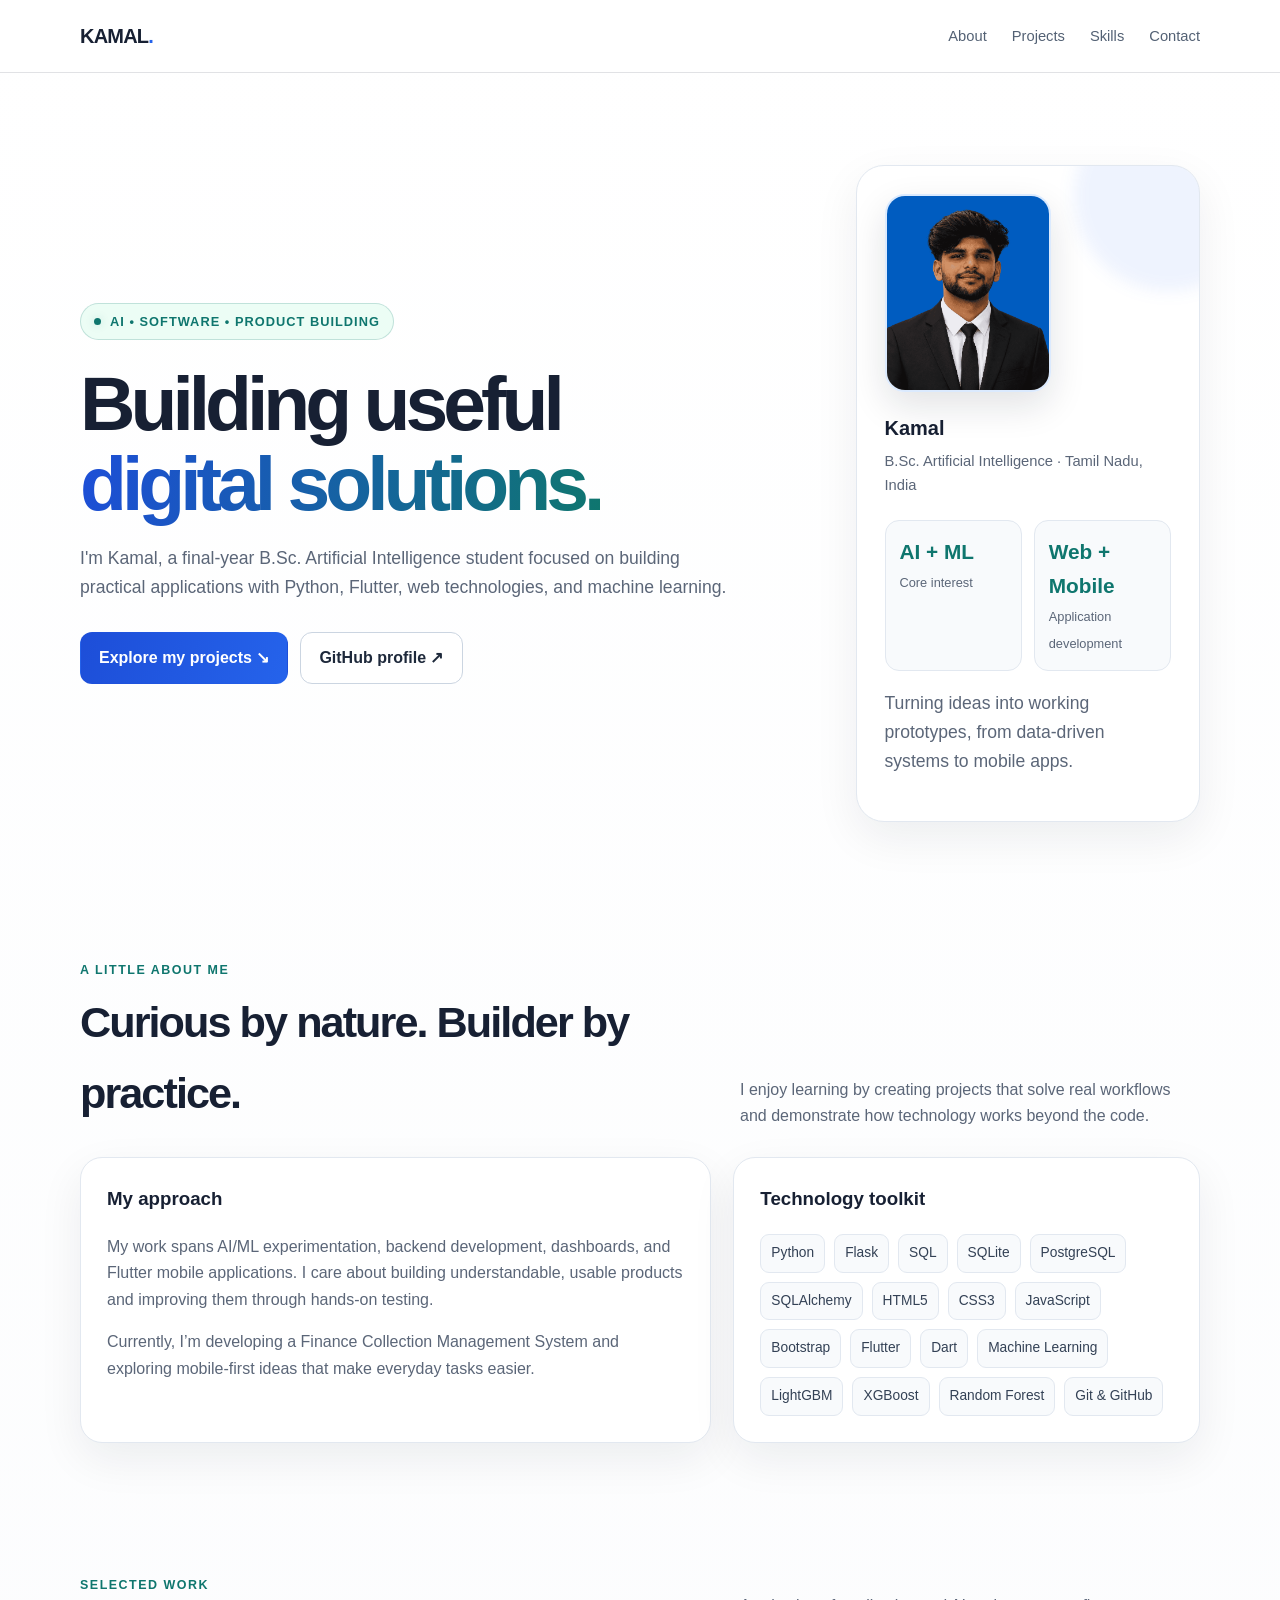
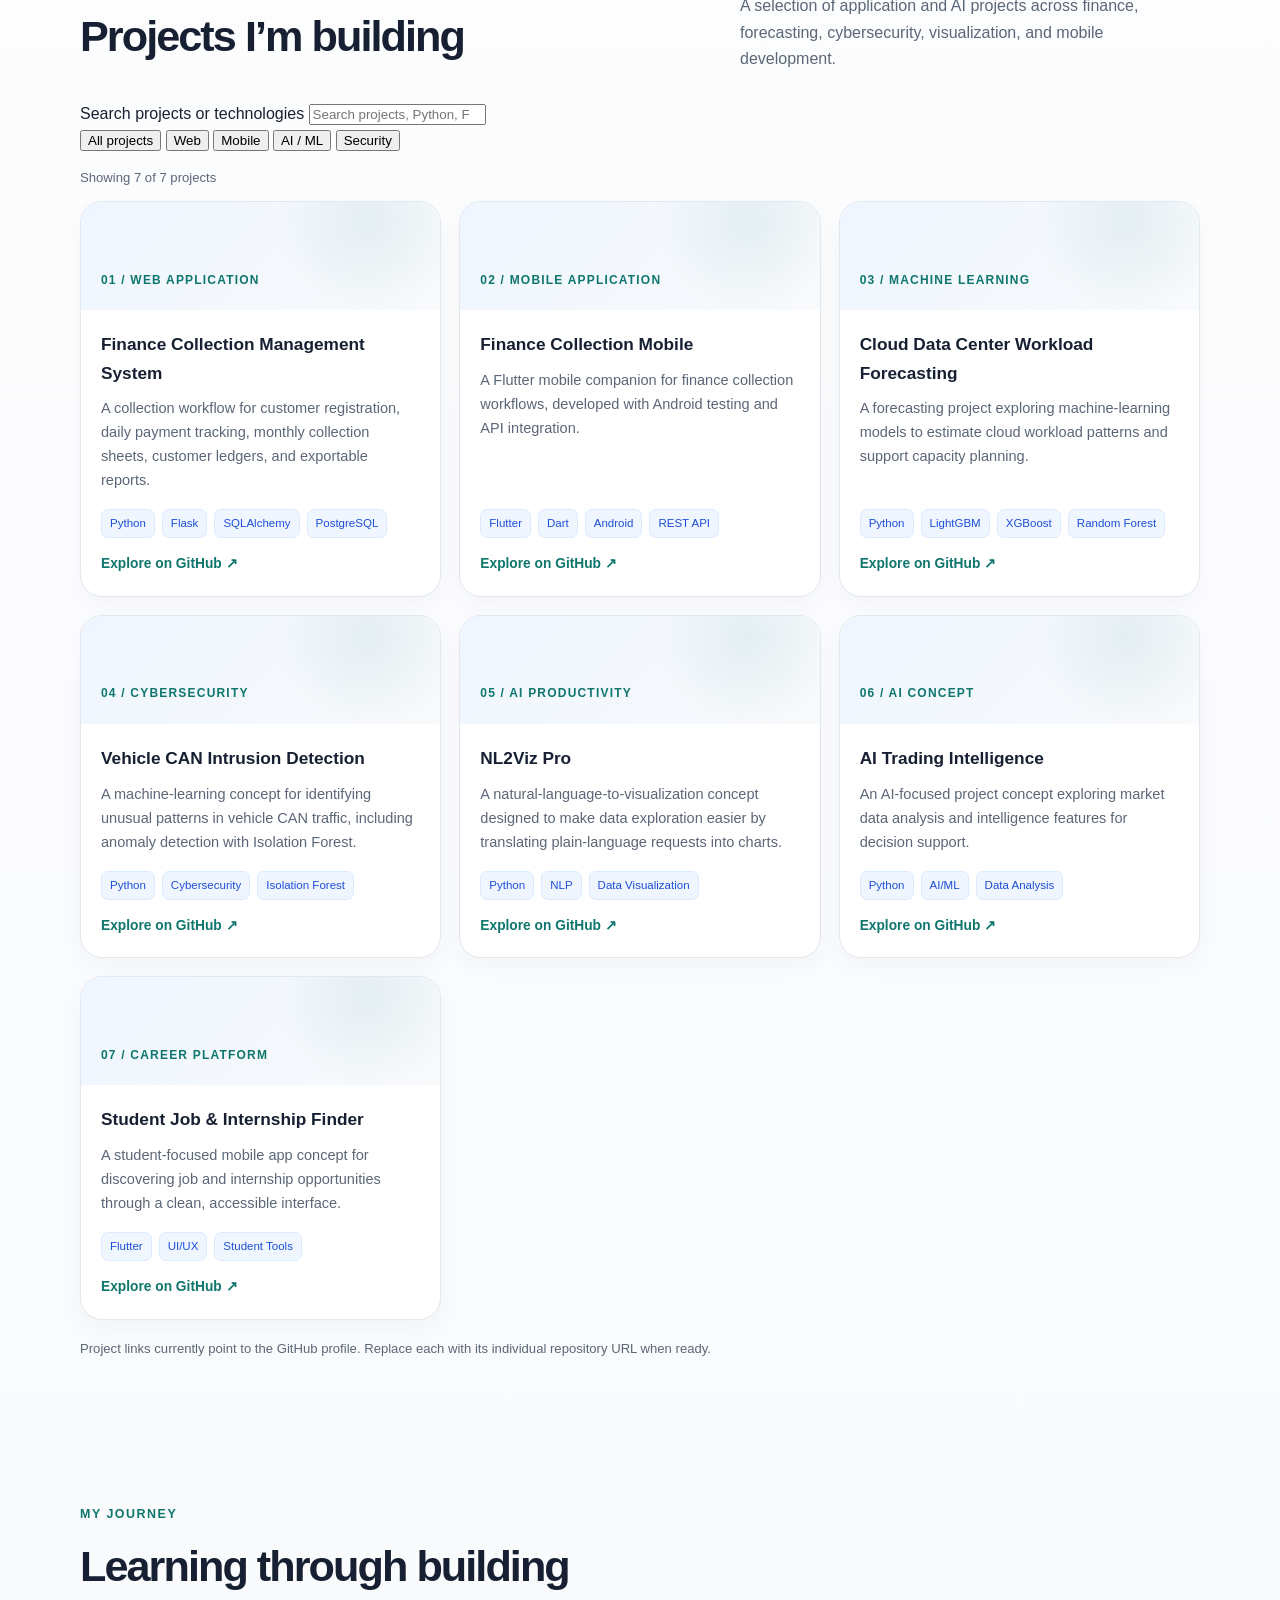
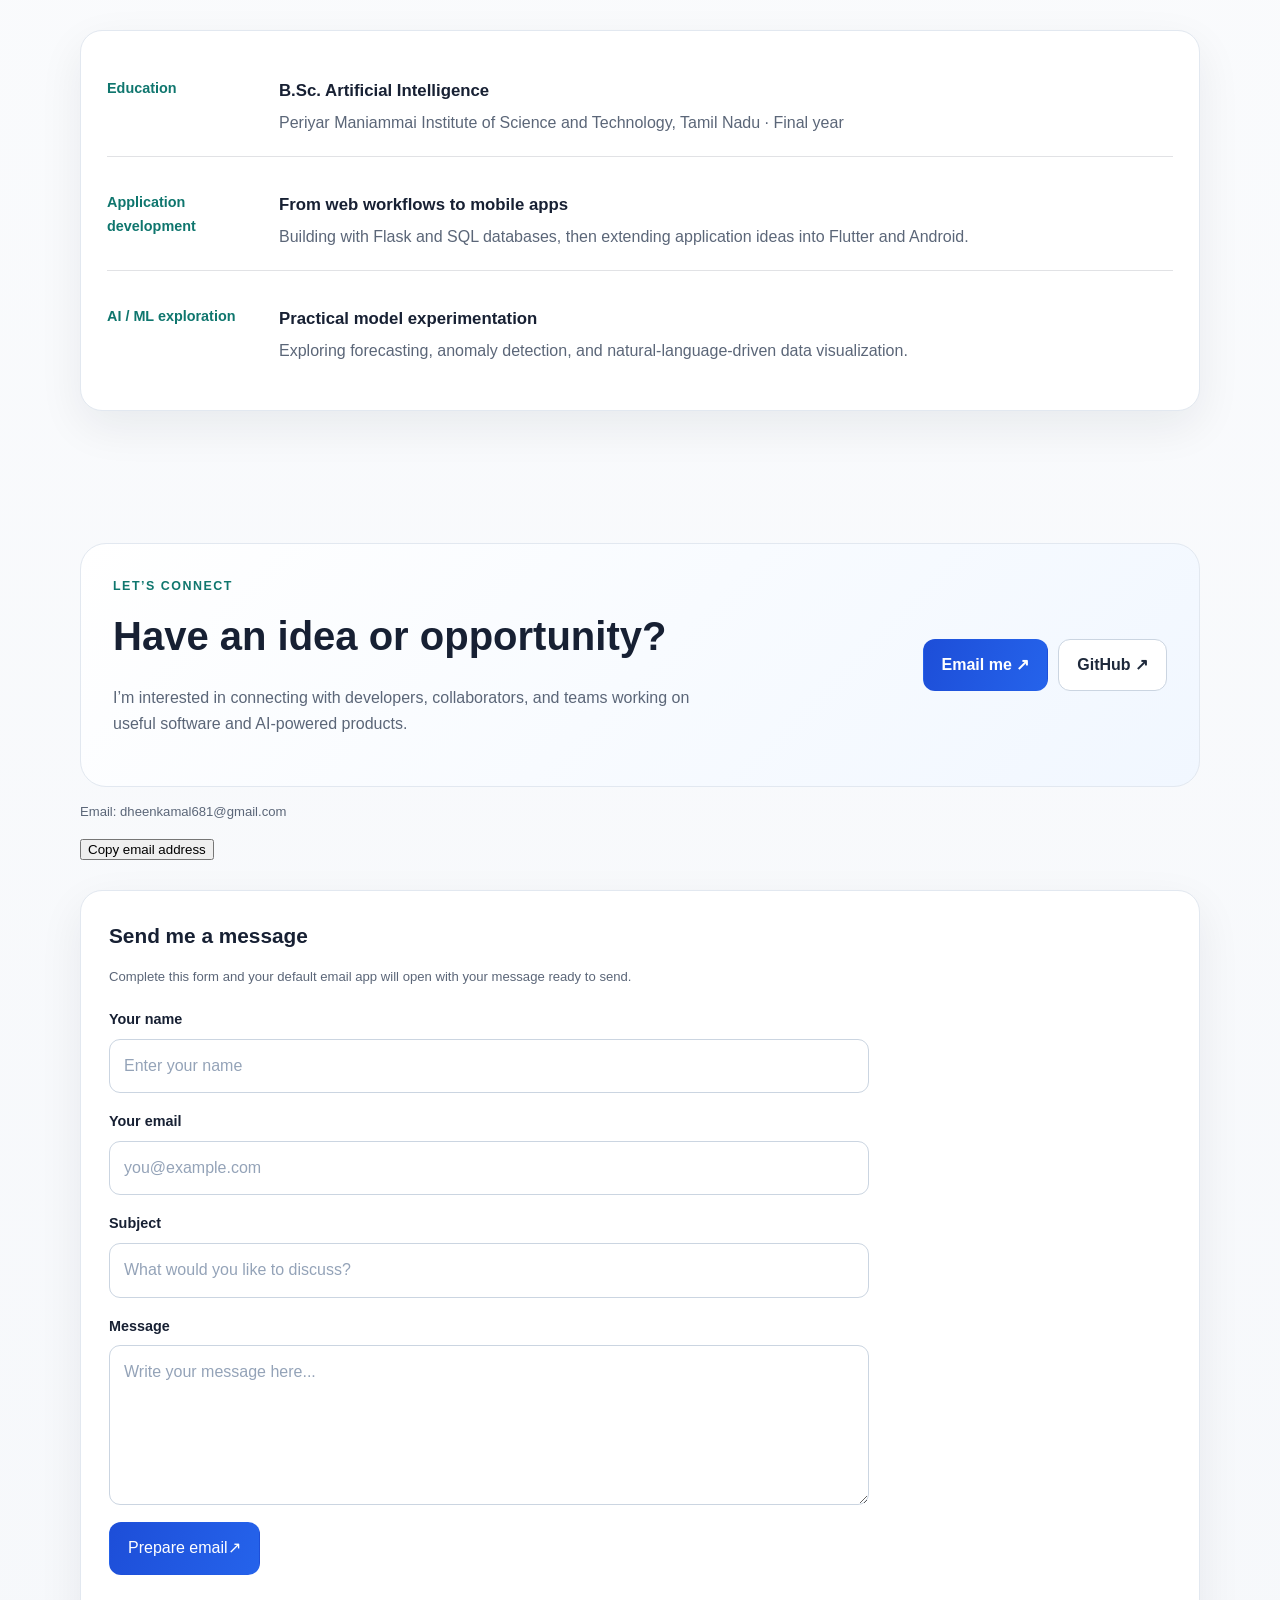
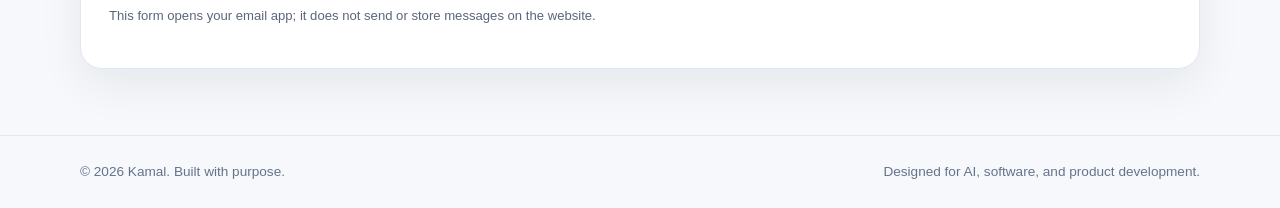
==== commit 2f072168: "Add searchable project explorer and email copy tool" ====
--- a/index.html
+++ b/index.html
@@ -78,32 +78,44 @@
         <div><div class="kicker">Selected work</div><h2>Projects I’m building</h2></div>
         <p>A selection of application and AI projects across finance, forecasting, cybersecurity, visualization, and mobile development.</p>
       </div>
+      <div class="project-tools" role="search" aria-label="Find projects">
+        <label class="sr-only" for="project-search">Search projects or technologies</label>
+        <input id="project-search" type="search" placeholder="Search projects, Python, Flutter, AI..." autocomplete="off">
+        <div class="project-filters" role="group" aria-label="Project categories">
+          <button type="button" class="filter-chip active" data-filter="all" aria-pressed="true">All projects</button>
+          <button type="button" class="filter-chip" data-filter="web" aria-pressed="false">Web</button>
+          <button type="button" class="filter-chip" data-filter="mobile" aria-pressed="false">Mobile</button>
+          <button type="button" class="filter-chip" data-filter="ai" aria-pressed="false">AI / ML</button>
+          <button type="button" class="filter-chip" data-filter="security" aria-pressed="false">Security</button>
+        </div>
+        <p id="project-count" class="small-note" role="status" aria-live="polite">Showing 7 projects</p>
+      </div>
       <div class="projects">
-        <article class="project">
+        <article class="project" data-category="web">
           <div class="project-top"><span>01 / Web application</span></div>
           <div class="project-body"><h3>Finance Collection Management System</h3><p>A collection workflow for customer registration, daily payment tracking, monthly collection sheets, customer ledgers, and exportable reports.</p><div class="tags"><span class="tag">Python</span><span class="tag">Flask</span><span class="tag">SQLAlchemy</span><span class="tag">PostgreSQL</span></div><a class="project-link" href="https://github.com/Kamaldheen20" target="_blank" rel="noopener noreferrer">Explore on GitHub ↗</a></div>
         </article>
-        <article class="project">
+        <article class="project" data-category="mobile">
           <div class="project-top"><span>02 / Mobile application</span></div>
           <div class="project-body"><h3>Finance Collection Mobile</h3><p>A Flutter mobile companion for finance collection workflows, developed with Android testing and API integration.</p><div class="tags"><span class="tag">Flutter</span><span class="tag">Dart</span><span class="tag">Android</span><span class="tag">REST API</span></div><a class="project-link" href="https://github.com/Kamaldheen20" target="_blank" rel="noopener noreferrer">Explore on GitHub ↗</a></div>
         </article>
-        <article class="project">
+        <article class="project" data-category="ai">
           <div class="project-top"><span>03 / Machine learning</span></div>
           <div class="project-body"><h3>Cloud Data Center Workload Forecasting</h3><p>A forecasting project exploring machine-learning models to estimate cloud workload patterns and support capacity planning.</p><div class="tags"><span class="tag">Python</span><span class="tag">LightGBM</span><span class="tag">XGBoost</span><span class="tag">Random Forest</span></div><a class="project-link" href="https://github.com/Kamaldheen20" target="_blank" rel="noopener noreferrer">Explore on GitHub ↗</a></div>
         </article>
-        <article class="project">
+        <article class="project" data-category="security">
           <div class="project-top"><span>04 / Cybersecurity</span></div>
           <div class="project-body"><h3>Vehicle CAN Intrusion Detection</h3><p>A machine-learning concept for identifying unusual patterns in vehicle CAN traffic, including anomaly detection with Isolation Forest.</p><div class="tags"><span class="tag">Python</span><span class="tag">Cybersecurity</span><span class="tag">Isolation Forest</span></div><a class="project-link" href="https://github.com/Kamaldheen20" target="_blank" rel="noopener noreferrer">Explore on GitHub ↗</a></div>
         </article>
-        <article class="project">
+        <article class="project" data-category="ai">
           <div class="project-top"><span>05 / AI productivity</span></div>
           <div class="project-body"><h3>NL2Viz Pro</h3><p>A natural-language-to-visualization concept designed to make data exploration easier by translating plain-language requests into charts.</p><div class="tags"><span class="tag">Python</span><span class="tag">NLP</span><span class="tag">Data Visualization</span></div><a class="project-link" href="https://github.com/Kamaldheen20" target="_blank" rel="noopener noreferrer">Explore on GitHub ↗</a></div>
         </article>
-        <article class="project">
+        <article class="project" data-category="ai">
           <div class="project-top"><span>06 / AI concept</span></div>
           <div class="project-body"><h3>AI Trading Intelligence</h3><p>An AI-focused project concept exploring market data analysis and intelligence features for decision support.</p><div class="tags"><span class="tag">Python</span><span class="tag">AI/ML</span><span class="tag">Data Analysis</span></div><a class="project-link" href="https://github.com/Kamaldheen20" target="_blank" rel="noopener noreferrer">Explore on GitHub ↗</a></div>
         </article>
-        <article class="project">
+        <article class="project" data-category="mobile">
           <div class="project-top"><span>07 / Career platform</span></div>
           <div class="project-body"><h3>Student Job & Internship Finder</h3><p>A student-focused mobile app concept for discovering job and internship opportunities through a clean, accessible interface.</p><div class="tags"><span class="tag">Flutter</span><span class="tag">UI/UX</span><span class="tag">Student Tools</span></div><a class="project-link" href="https://github.com/Kamaldheen20" target="_blank" rel="noopener noreferrer">Explore on GitHub ↗</a></div>
         </article>
@@ -133,6 +145,7 @@
         </div>
       </div>
       <p class="small-note" style="margin-top:14px">Email: <a href="mailto:dheenkamal681@gmail.com">dheenkamal681@gmail.com</a></p>
+      <button class="copy-email" id="copy-email" type="button">Copy email address</button><span id="copy-status" class="small-note" role="status" aria-live="polite"></span>
       <div class="contact-form-wrap">
         <h3>Send me a message</h3>
         <p class="small-note">Complete this form and your default email app will open with your message ready to send.</p>
@@ -148,6 +161,37 @@
     </div>
   </section>
 </main>
+<script>
+(function(){
+ const search=document.getElementById('project-search');
+ const cards=Array.from(document.querySelectorAll('.projects .project'));
+ const chips=Array.from(document.querySelectorAll('.filter-chip'));
+ const count=document.getElementById('project-count');
+ let filter='all';
+ function refresh(){
+  const term=search.value.trim().toLowerCase();
+  let visible=0;
+  cards.forEach(card=>{
+   const matches=(filter==='all'||card.dataset.category===filter)&&card.textContent.toLowerCase().includes(term);
+   card.hidden=!matches;if(matches)visible++;
+  });
+  count.textContent='Showing '+visible+' of '+cards.length+' projects';
+ }
+ search.addEventListener('input',refresh);
+ chips.forEach(chip=>chip.addEventListener('click',()=>{
+  filter=chip.dataset.filter;
+  chips.forEach(item=>{const active=item===chip;item.classList.toggle('active',active);item.setAttribute('aria-pressed',String(active));});
+  refresh();
+ }));
+ refresh();
+ const copy=document.getElementById('copy-email');
+ copy.addEventListener('click',async()=>{
+  const email='dheenkamal681@gmail.com';
+  try{await navigator.clipboard.writeText(email);document.getElementById('copy-status').textContent=' Copied!';}
+  catch{document.getElementById('copy-status').textContent=' Select the email address above to copy it.';}
+ });
+})();
+</script>
 <script>
 document.getElementById("contact-form").addEventListener("submit", function (event) {
   event.preventDefault();
--- a/css/kamal-portfolio.css
+++ b/css/kamal-portfolio.css
@@ -7,3 +7,45 @@
 /* Visible, responsive portrait in the hero profile card */
 .avatar-photo{display:block;width:136px;height:164px;max-width:100%;object-fit:cover;object-position:center 20%;border-radius:20px;border:2px solid rgba(103,232,249,.28);box-shadow:0 12px 32px rgba(0,0,0,.28);margin:0 0 20px;position:relative;z-index:1}
 @media(max-width:560px){.avatar-photo{width:124px;height:150px}}
+
+/* Larger profile photo and accessible contact form */
+.avatar-photo{display:block;width:166px;height:198px;max-width:100%;object-fit:cover;object-position:center 20%;border-radius:20px;border:2px solid rgba(103,232,249,.3);box-shadow:0 14px 36px rgba(0,0,0,.32);margin:0 0 20px;position:relative;z-index:1}
+.contact-form-wrap{margin-top:28px;padding:28px;border:1px solid var(--line);border-radius:var(--radius);background:linear-gradient(145deg,rgba(18,28,45,.9),rgba(12,19,32,.9))}
+.contact-form-wrap h3{margin:0 0 6px;font-size:1.3rem}
+.contact-form{display:grid;gap:17px;margin-top:20px;max-width:760px}
+.form-row{display:grid;gap:7px}
+.form-row label{font-weight:700;font-size:.9rem;color:var(--text)}
+.form-row input,.form-row textarea{width:100%;padding:13px 14px;border:1px solid var(--line);border-radius:11px;background:rgba(4,9,18,.75);color:var(--text);font:inherit;outline:none}
+.form-row input:focus,.form-row textarea:focus{border-color:var(--blue);box-shadow:0 0 0 3px rgba(85,167,255,.12)}
+.form-row textarea{resize:vertical;min-height:130px}
+.contact-form button{justify-self:start;cursor:pointer;font:inherit}
+@media(max-width:560px){.avatar-photo{width:148px;height:178px}.contact-form-wrap{padding:20px}}
+
+
+/* Professional white theme */
+:root{--bg:#f7f9fc;--panel:#ffffff;--panel2:#f1f5f9;--text:#172033;--muted:#5b6678;--blue:#2563eb;--cyan:#0f766e;--line:rgba(15,23,42,.12);--radius:22px}
+body{background:linear-gradient(180deg,#ffffff 0%,#f6f8fb 100%);color:var(--text)}
+.topbar{background:rgba(255,255,255,.92);border-bottom:1px solid var(--line)}
+.brand span{color:var(--blue)}
+nav ul{color:#536174}
+.eyebrow{color:#0f766e;border-color:rgba(15,118,110,.2);background:#ecfdf5}
+.eyebrow:before{background:#0f766e;box-shadow:0 0 10px rgba(15,118,110,.2)}
+h1 .gradient{background:linear-gradient(100deg,#1d4ed8,#0f766e);-webkit-background-clip:text;background-clip:text;color:transparent}
+.hero-card,.surface,.contact-form-wrap{background:#fff;border-color:#e2e8f0;box-shadow:0 16px 45px rgba(15,23,42,.07)}
+.hero-card:before{background:rgba(37,99,235,.08)}
+.stat{background:#f8fafc;border-color:#e2e8f0}
+.stat strong{color:#0f766e}
+.skill{background:#f8fafc;color:#334155;border-color:#e2e8f0}
+.project{background:#fff;border-color:#e2e8f0;box-shadow:0 8px 24px rgba(15,23,42,.035)}
+.project:hover{border-color:rgba(37,99,235,.4)}
+.project-top{background:radial-gradient(circle at 80% 20%,rgba(15,118,110,.08),transparent 30%),linear-gradient(135deg,#eff6ff,#f8fafc)}
+.project-top span,.kicker,.timeline-label{color:#0f766e}
+.tag{background:#eff6ff;color:#1d4ed8;border-color:#dbeafe}
+.contact-panel{background:linear-gradient(135deg,#fff,#f1f7ff);border-color:#e2e8f0}
+.footer{border-color:#e2e8f0;color:#64748b}
+.btn.primary{background:linear-gradient(110deg,#1d4ed8,#2563eb);color:#fff}
+.btn.secondary{background:#fff;border-color:#cbd5e1;color:#1e293b}
+.form-row input,.form-row textarea{background:#fff;color:#172033;border-color:#cbd5e1}
+.form-row input::placeholder,.form-row textarea::placeholder{color:#94a3b8}
+.form-row input:focus,.form-row textarea:focus{border-color:#2563eb;box-shadow:0 0 0 3px rgba(37,99,235,.12)}
+.avatar-photo{border-color:#dbeafe;box-shadow:0 14px 36px rgba(15,23,42,.12)}
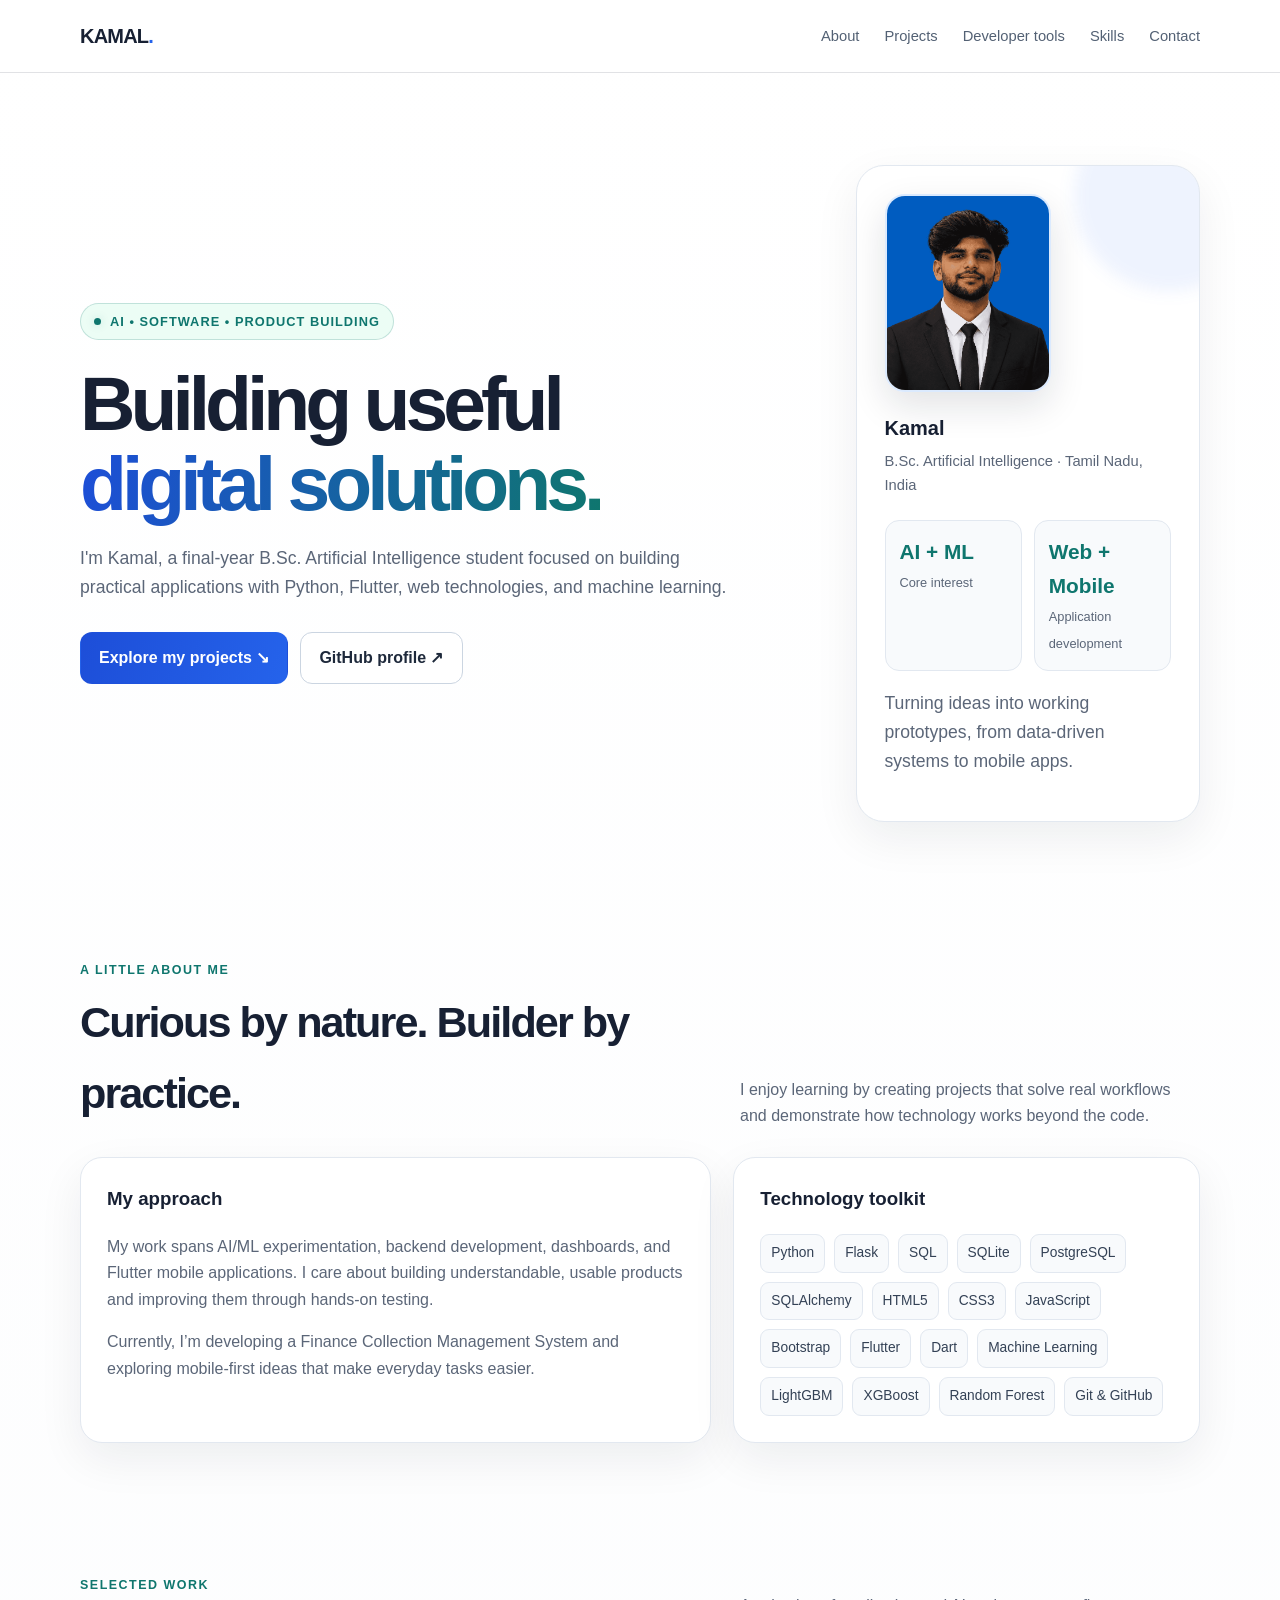
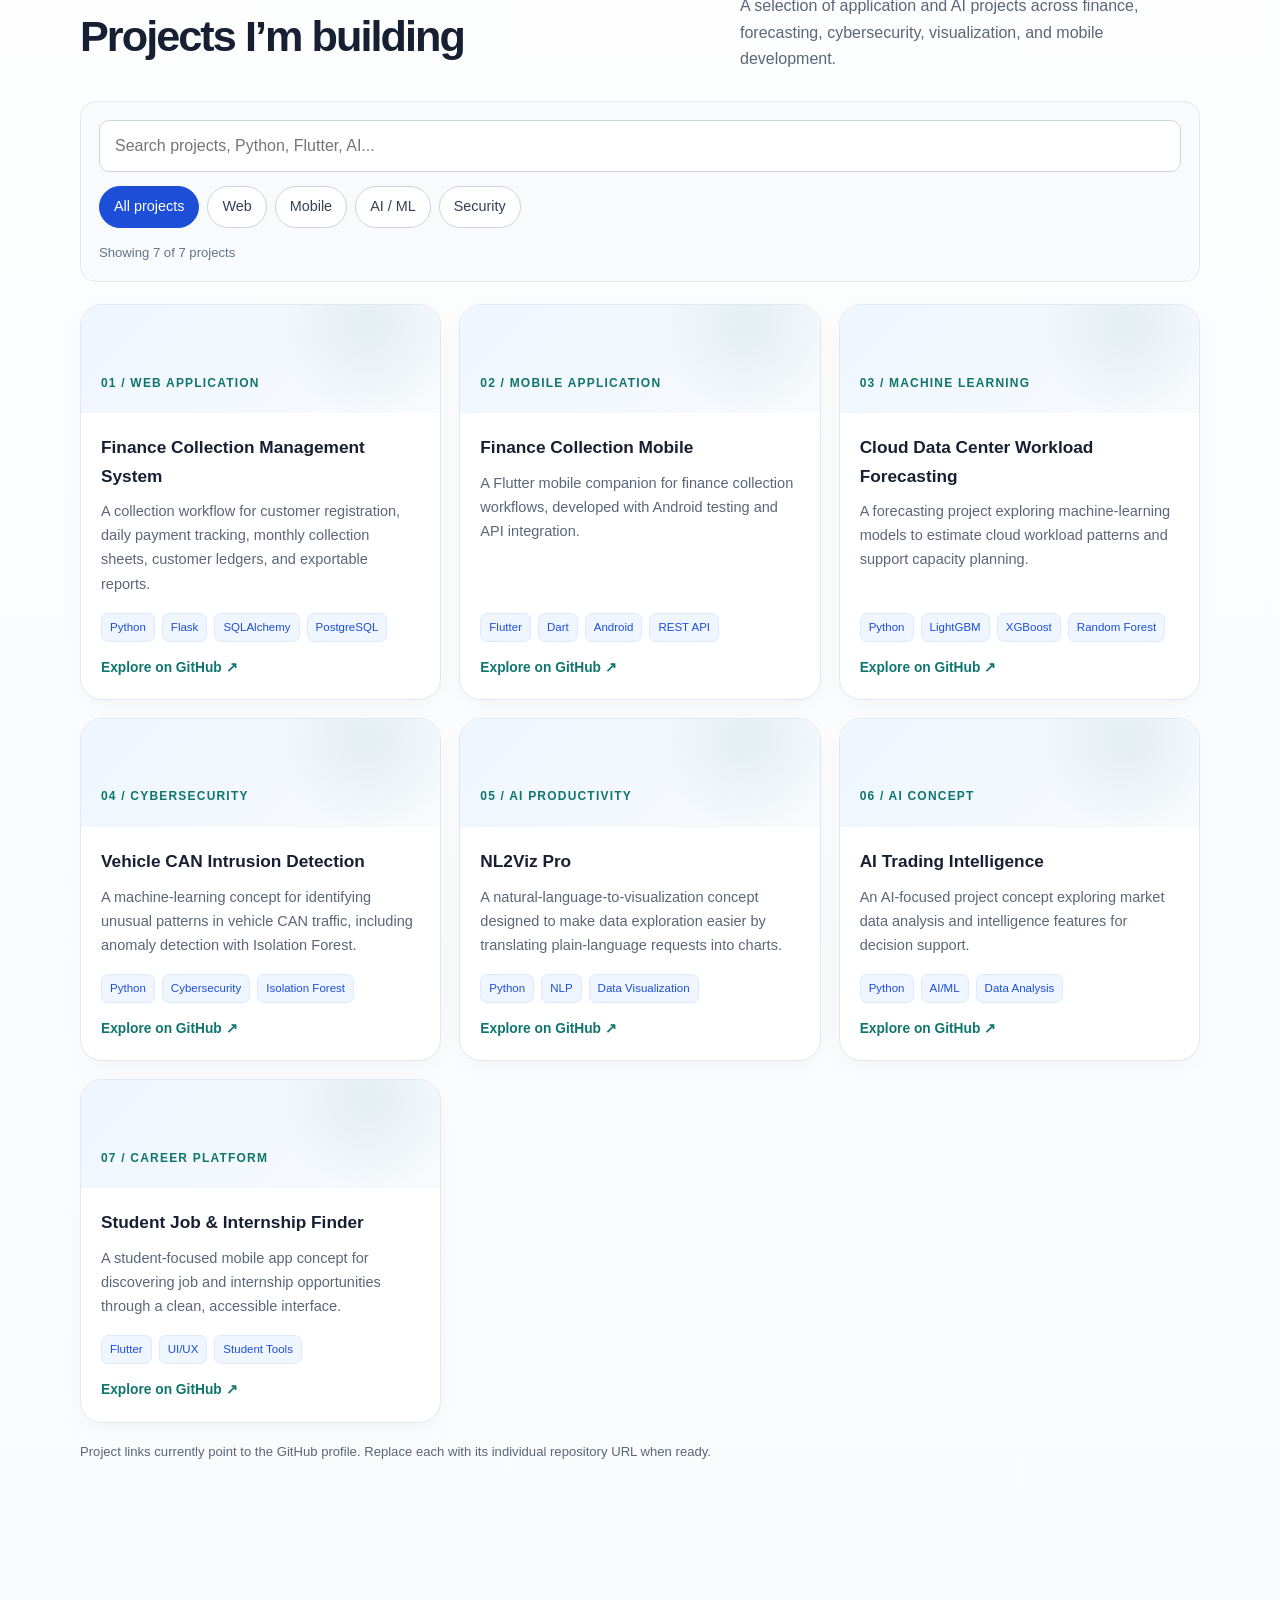
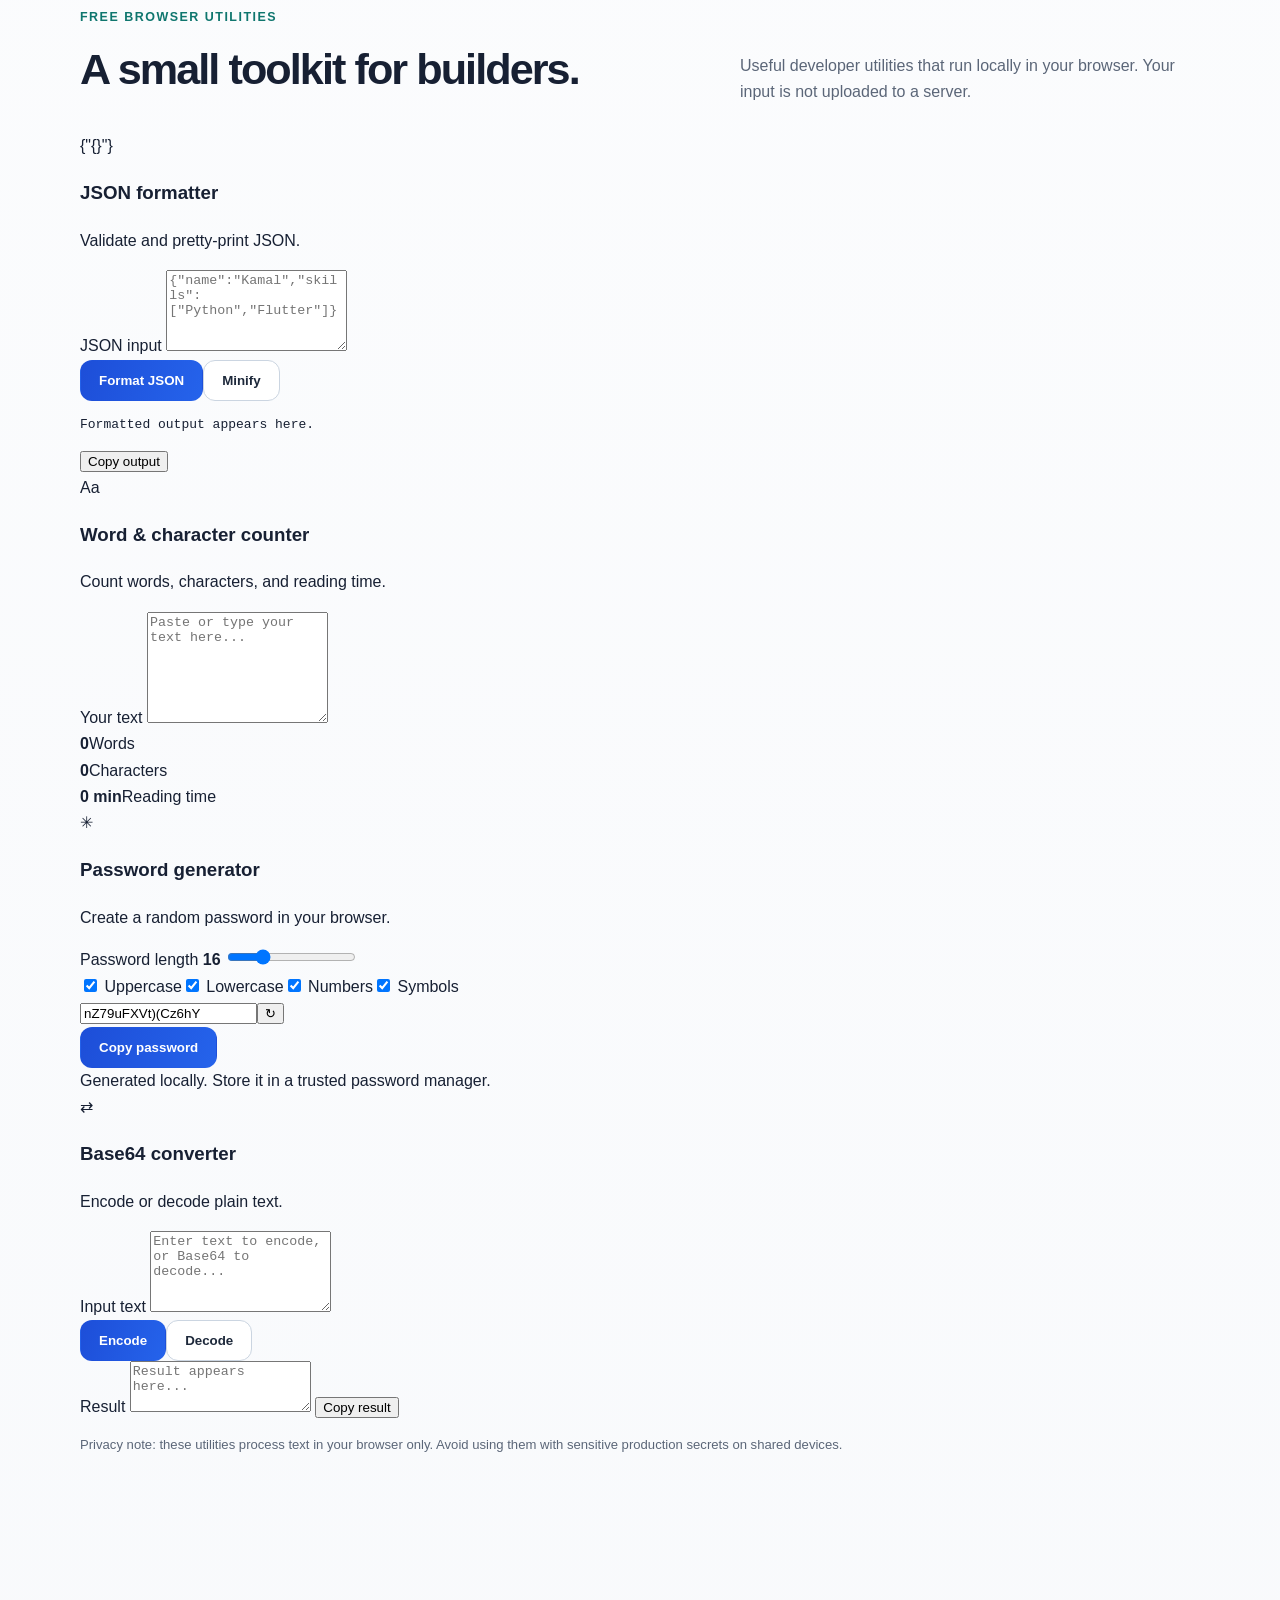
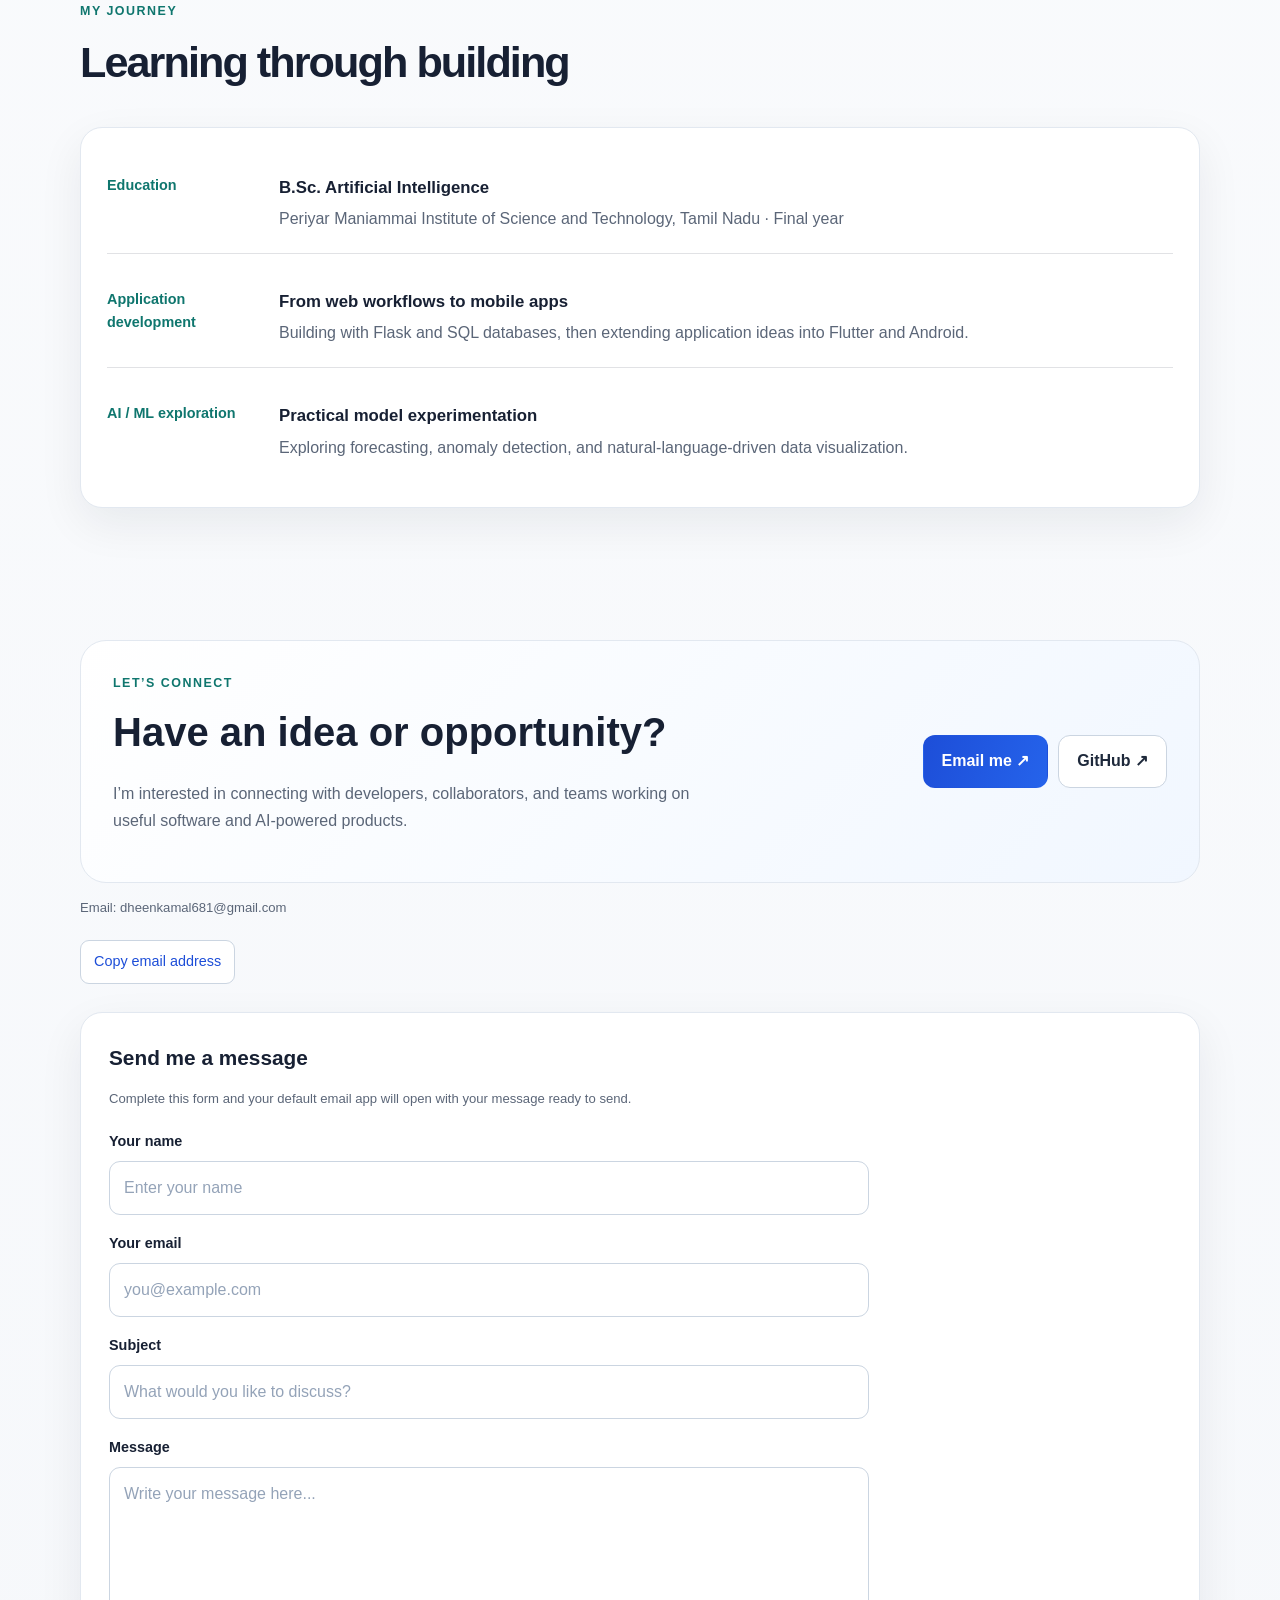
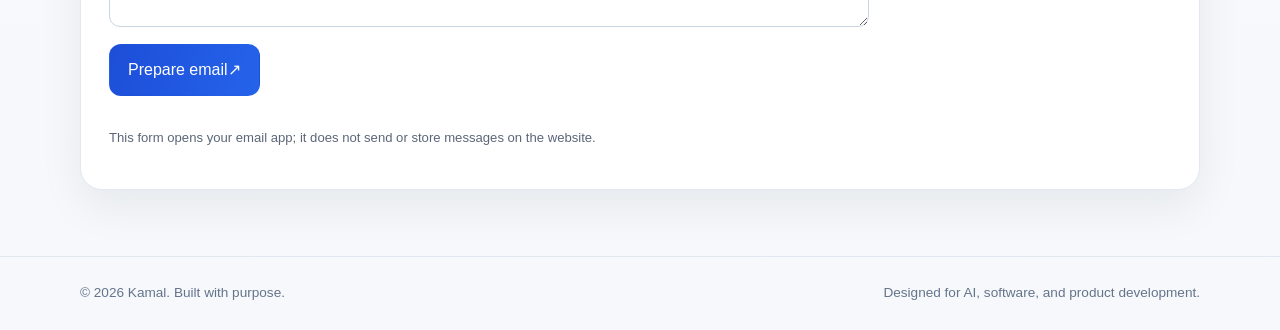
==== commit abfa4565: "Add browser-based developer toolkit" ====
--- a/index.html
+++ b/index.html
@@ -16,6 +16,7 @@
       <ul>
         <li><a href="#about">About</a></li>
         <li><a href="#projects">Projects</a></li>
+        <li><a href="#toolkit">Developer tools</a></li>
         <li><a href="#skills">Skills</a></li>
         <li><a href="#contact">Contact</a></li>
       </ul>
@@ -121,6 +122,54 @@
         </article>
       </div>
       <p class="small-note" style="margin-top:18px">Project links currently point to the GitHub profile. Replace each with its individual repository URL when ready.</p>
+    </div>
+  </section>
+
+  <section class="content-section toolkit-section" id="toolkit">
+    <div class="wrap">
+      <div class="section-head">
+        <div><div class="kicker">Free browser utilities</div><h2>A small toolkit for builders.</h2></div>
+        <p>Useful developer utilities that run locally in your browser. Your input is not uploaded to a server.</p>
+      </div>
+      <div class="tool-grid">
+        <article class="tool-card">
+          <div class="tool-heading"><span class="tool-icon">{"{}"}</span><div><h3>JSON formatter</h3><p>Validate and pretty-print JSON.</p></div></div>
+          <label for="json-input">JSON input</label>
+          <textarea id="json-input" rows="5" spellcheck="false" placeholder='{"name":"Kamal","skills":["Python","Flutter"]}'></textarea>
+          <div class="tool-actions"><button class="btn primary tool-button" id="json-format" type="button">Format JSON</button><button class="btn secondary tool-button" id="json-minify" type="button">Minify</button></div>
+          <pre class="tool-output" id="json-output" aria-live="polite">Formatted output appears here.</pre>
+          <button class="text-action" id="json-copy" type="button">Copy output</button><span class="tool-status" id="json-status" role="status"></span>
+        </article>
+        <article class="tool-card">
+          <div class="tool-heading"><span class="tool-icon">Aa</span><div><h3>Word & character counter</h3><p>Count words, characters, and reading time.</p></div></div>
+          <label for="counter-input">Your text</label>
+          <textarea id="counter-input" rows="7" placeholder="Paste or type your text here..."></textarea>
+          <div class="counter-stats">
+            <div><strong id="word-count">0</strong><span>Words</span></div>
+            <div><strong id="char-count">0</strong><span>Characters</span></div>
+            <div><strong id="read-time">0 min</strong><span>Reading time</span></div>
+          </div>
+        </article>
+        <article class="tool-card">
+          <div class="tool-heading"><span class="tool-icon">✳</span><div><h3>Password generator</h3><p>Create a random password in your browser.</p></div></div>
+          <label for="password-length">Password length <strong id="password-length-value">16</strong></label>
+          <input id="password-length" type="range" min="8" max="40" value="16">
+          <div class="check-options"><label><input id="pw-upper" type="checkbox" checked> Uppercase</label><label><input id="pw-lower" type="checkbox" checked> Lowercase</label><label><input id="pw-number" type="checkbox" checked> Numbers</label><label><input id="pw-symbol" type="checkbox" checked> Symbols</label></div>
+          <div class="password-row"><input id="password-output" type="text" readonly aria-label="Generated password" placeholder="Generate a password"><button class="icon-button" id="password-generate" type="button" aria-label="Generate password">↻</button></div>
+          <div class="tool-actions"><button class="btn primary tool-button" id="password-copy" type="button">Copy password</button></div>
+          <span class="tool-status" id="password-status" role="status">Generated locally; don't reuse passwords.</span>
+        </article>
+        <article class="tool-card">
+          <div class="tool-heading"><span class="tool-icon">⇄</span><div><h3>Base64 converter</h3><p>Encode or decode plain text.</p></div></div>
+          <label for="base64-input">Input text</label>
+          <textarea id="base64-input" rows="5" placeholder="Enter text to encode, or Base64 to decode..."></textarea>
+          <div class="tool-actions"><button class="btn primary tool-button" id="base64-encode" type="button">Encode</button><button class="btn secondary tool-button" id="base64-decode" type="button">Decode</button></div>
+          <label for="base64-output">Result</label>
+          <textarea id="base64-output" rows="3" readonly placeholder="Result appears here..."></textarea>
+          <button class="text-action" id="base64-copy" type="button">Copy result</button><span class="tool-status" id="base64-status" role="status"></span>
+        </article>
+      </div>
+      <p class="small-note toolkit-note">Privacy note: these utilities process text in your browser only. Avoid using them with sensitive production secrets on shared devices.</p>
     </div>
   </section>
 
@@ -193,6 +242,72 @@
 })();
 </script>
 <script>
+(function(){
+ const byId=id=>document.getElementById(id);
+ const status=(id,msg)=>{byId(id).textContent=msg;};
+ function copyText(value,statusId){
+  if(!value){status(statusId,' Nothing to copy yet.');return;}
+  if(navigator.clipboard&&window.isSecureContext){navigator.clipboard.writeText(value).then(()=>status(statusId,' Copied to clipboard.')).catch(()=>status(statusId,' Copy unavailable; select and copy the text manually.'));}
+  else{status(statusId,' Clipboard unavailable; select and copy the text manually.');}
+ }
+ function jsonAction(mode){
+  const raw=byId('json-input').value;
+  try{const parsed=JSON.parse(raw);byId('json-output').textContent=mode==='minify'?JSON.stringify(parsed):JSON.stringify(parsed,null,2);status('json-status',' Valid JSON.');}
+  catch(e){byId('json-output').textContent='';status('json-status',' Invalid JSON: '+e.message);}
+ }
+ byId('json-format').addEventListener('click',()=>jsonAction('format'));
+ byId('json-minify').addEventListener('click',()=>jsonAction('minify'));
+ byId('json-copy').addEventListener('click',()=>copyText(byId('json-output').textContent,'json-status'));
+ function countText(){
+  const value=byId('counter-input').value;
+  const trimmed=value.trim();
+  const words=trimmed?trimmed.split(/\s+/u).length:0;
+  byId('word-count').textContent=words.toLocaleString();
+  byId('char-count').textContent=value.length.toLocaleString();
+  byId('read-time').textContent=(words===0?'0':Math.max(1,Math.ceil(words/200)))+' min';
+ }
+ byId('counter-input').addEventListener('input',countText);
+ byId('password-length').addEventListener('input',()=>byId('password-length-value').textContent=byId('password-length').value);
+ function generatePassword(){
+  const groups=[];
+  if(byId('pw-upper').checked)groups.push('ABCDEFGHJKLMNPQRSTUVWXYZ');
+  if(byId('pw-lower').checked)groups.push('abcdefghijkmnopqrstuvwxyz');
+  if(byId('pw-number').checked)groups.push('23456789');
+  if(byId('pw-symbol').checked)groups.push('!@#$%^&*()-_=+[]{}?');
+  if(!groups.length){status('password-status',' Select at least one character type.');byId('password-output').value='';return;}
+  const all=groups.join('');
+  const randomIndex=max=>{
+   const limit=Math.floor(256/max)*max;let byte;
+   do{const a=new Uint8Array(1);crypto.getRandomValues(a);byte=a[0];}while(byte>=limit);
+   return byte%max;
+  };
+  const chars=groups.map(group=>group[randomIndex(group.length)]);
+  while(chars.length<Number(byId('password-length').value))chars.push(all[randomIndex(all.length)]);
+  for(let i=chars.length-1;i>0;i--){const j=randomIndex(i+1);[chars[i],chars[j]]=[chars[j],chars[i]];}
+  byId('password-output').value=chars.join('');
+  status('password-status',' Generated locally. Store it in a trusted password manager.');
+ }
+ byId('password-generate').addEventListener('click',generatePassword);
+ ['pw-upper','pw-lower','pw-number','pw-symbol'].forEach(id=>byId(id).addEventListener('change',()=>{}));
+ byId('password-copy').addEventListener('click',()=>copyText(byId('password-output').value,'password-status'));
+ function convertBase64(mode){
+  const value=byId('base64-input').value;
+  try{
+   if(mode==='encode')byId('base64-output').value=btoa(Array.from(new TextEncoder().encode(value),b=>String.fromCharCode(b)).join(''));
+   else{
+    const binary=atob(value.trim());const bytes=Uint8Array.from(binary,c=>c.charCodeAt(0));
+    byId('base64-output').value=new TextDecoder('utf-8',{fatal:true}).decode(bytes);
+   }
+   status('base64-status',mode==='encode'?' Encoded successfully.':' Decoded successfully.');
+  }catch(e){byId('base64-output').value='';status('base64-status',' Could not '+mode+'. Check the input format.');}
+ }
+ byId('base64-encode').addEventListener('click',()=>convertBase64('encode'));
+ byId('base64-decode').addEventListener('click',()=>convertBase64('decode'));
+ byId('base64-copy').addEventListener('click',()=>copyText(byId('base64-output').value,'base64-status'));
+ generatePassword();
+})();
+</script>
+<script>
 document.getElementById("contact-form").addEventListener("submit", function (event) {
   event.preventDefault();
   const form = event.currentTarget;
--- a/css/kamal-portfolio.css
+++ b/css/kamal-portfolio.css
@@ -49,3 +49,18 @@
 .form-row input::placeholder,.form-row textarea::placeholder{color:#94a3b8}
 .form-row input:focus,.form-row textarea:focus{border-color:#2563eb;box-shadow:0 0 0 3px rgba(37,99,235,.12)}
 .avatar-photo{border-color:#dbeafe;box-shadow:0 14px 36px rgba(15,23,42,.12)}
+
+
+/* Professional project explorer tools */
+.project-tools{display:grid;gap:14px;margin:0 0 22px;padding:18px;border:1px solid #e3e8ef;border-radius:16px;background:#f8fafc}
+#project-search{width:100%;min-height:48px;padding:12px 15px;border:1px solid #cbd5e1;border-radius:10px;background:#fff;color:#172033;font:inherit;outline:none}
+#project-search:focus{border-color:#2563eb;box-shadow:0 0 0 3px rgba(37,99,235,.13)}
+.project-filters{display:flex;flex-wrap:wrap;gap:8px}
+.filter-chip{border:1px solid #cbd5e1;border-radius:999px;background:#fff;color:#334155;padding:8px 14px;font:inherit;font-size:.9rem;cursor:pointer;transition:background .18s,border-color .18s,color .18s}
+.filter-chip:hover,.filter-chip.active{background:#1d4ed8;border-color:#1d4ed8;color:#fff}
+.project-tools .small-note{margin:0;color:#64748b}
+.projects .project[hidden]{display:none!important}
+.copy-email{margin-top:8px;padding:9px 13px;border:1px solid #cbd5e1;border-radius:9px;background:#fff;color:#1d4ed8;font:inherit;font-size:.9rem;cursor:pointer}
+.copy-email:hover{background:#eff6ff;border-color:#93c5fd}
+.sr-only{position:absolute;width:1px;height:1px;padding:0;margin:-1px;overflow:hidden;clip:rect(0,0,0,0);white-space:nowrap;border:0}
+@media(max-width:600px){.project-tools{padding:13px}.filter-chip{padding:8px 11px}}
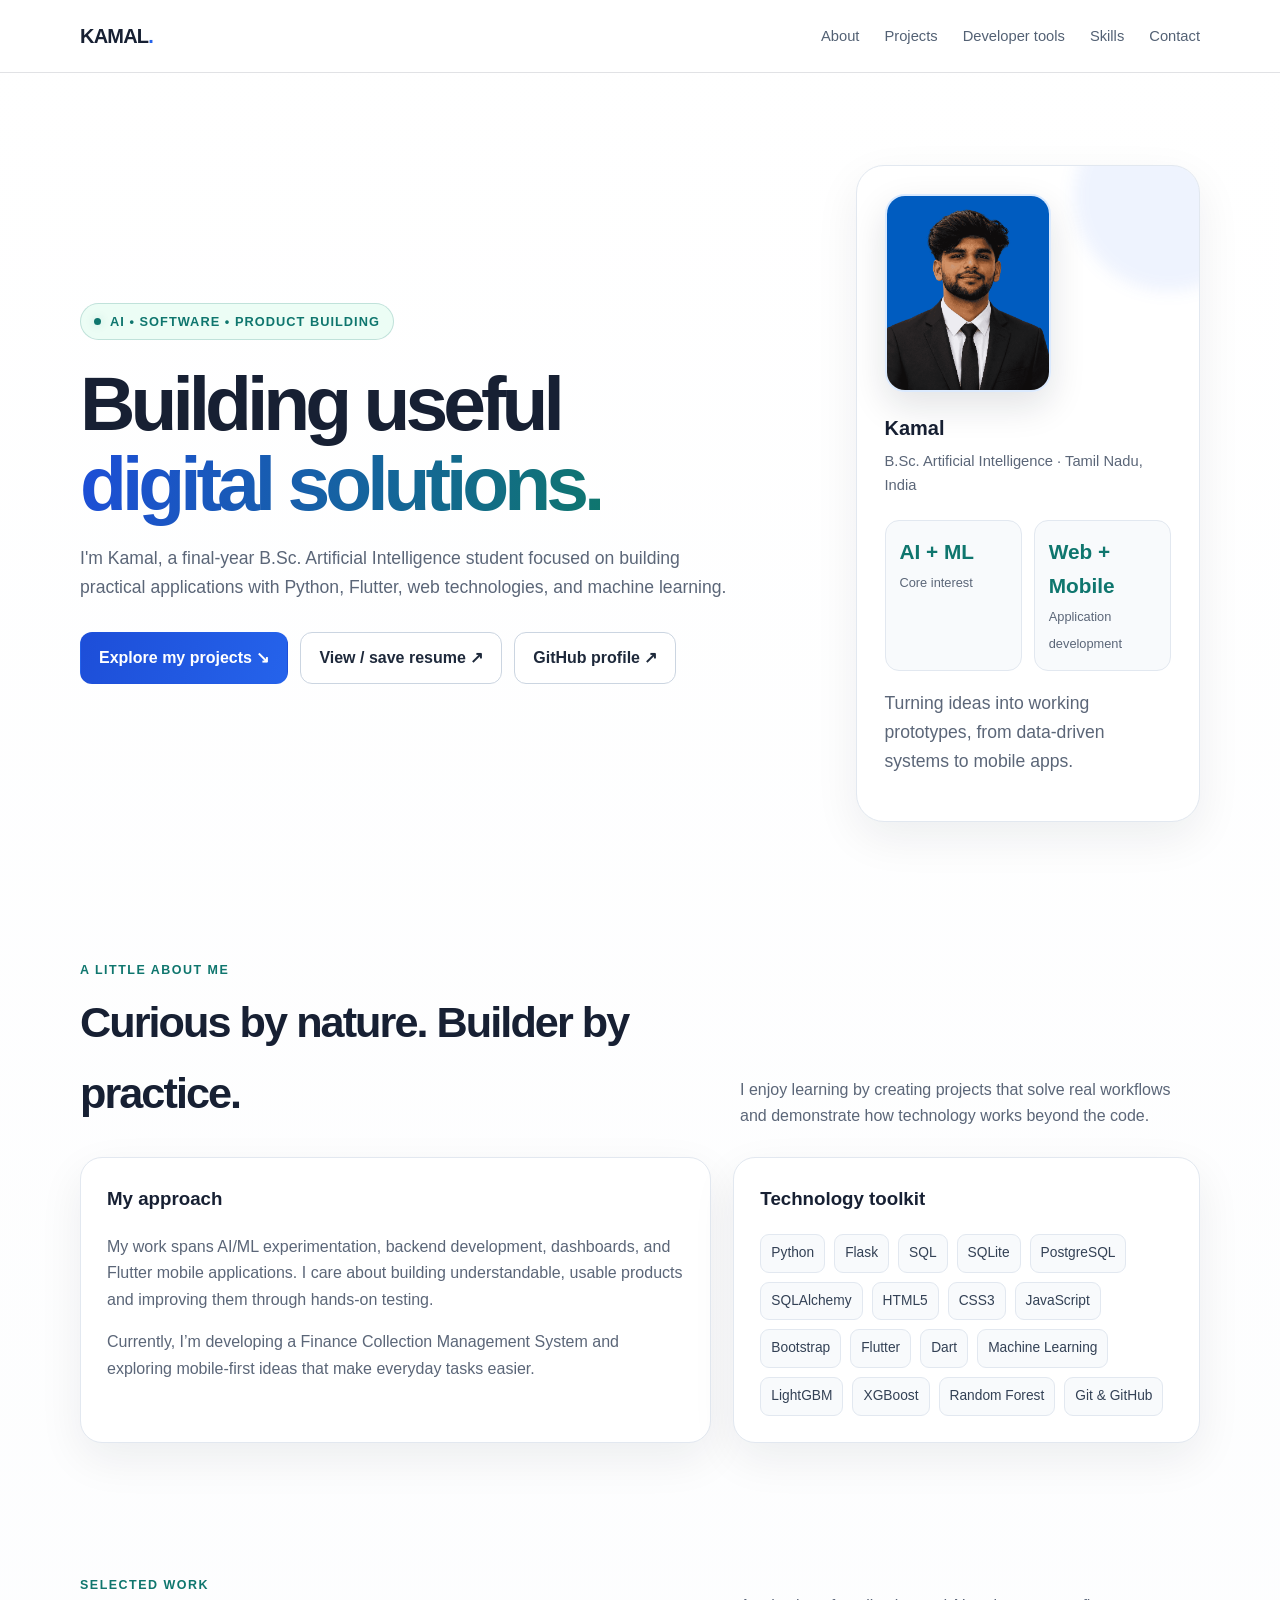
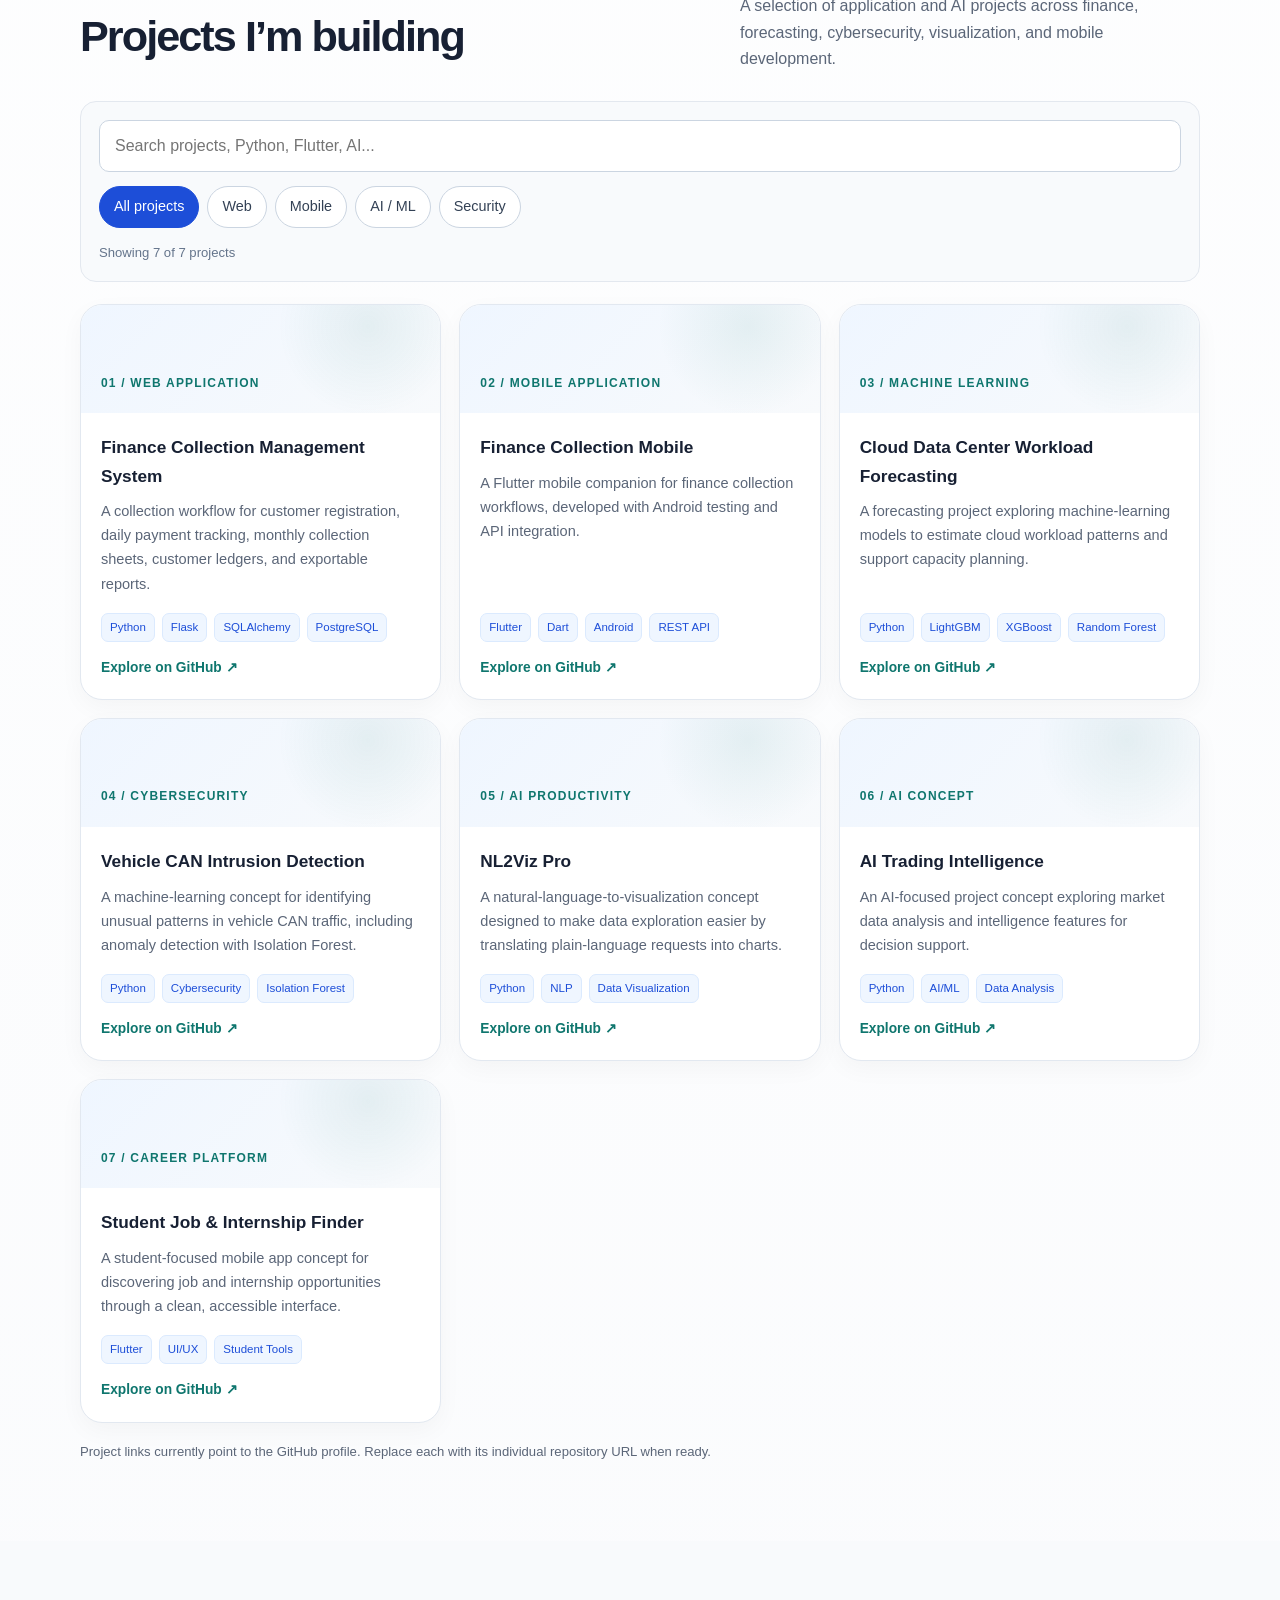
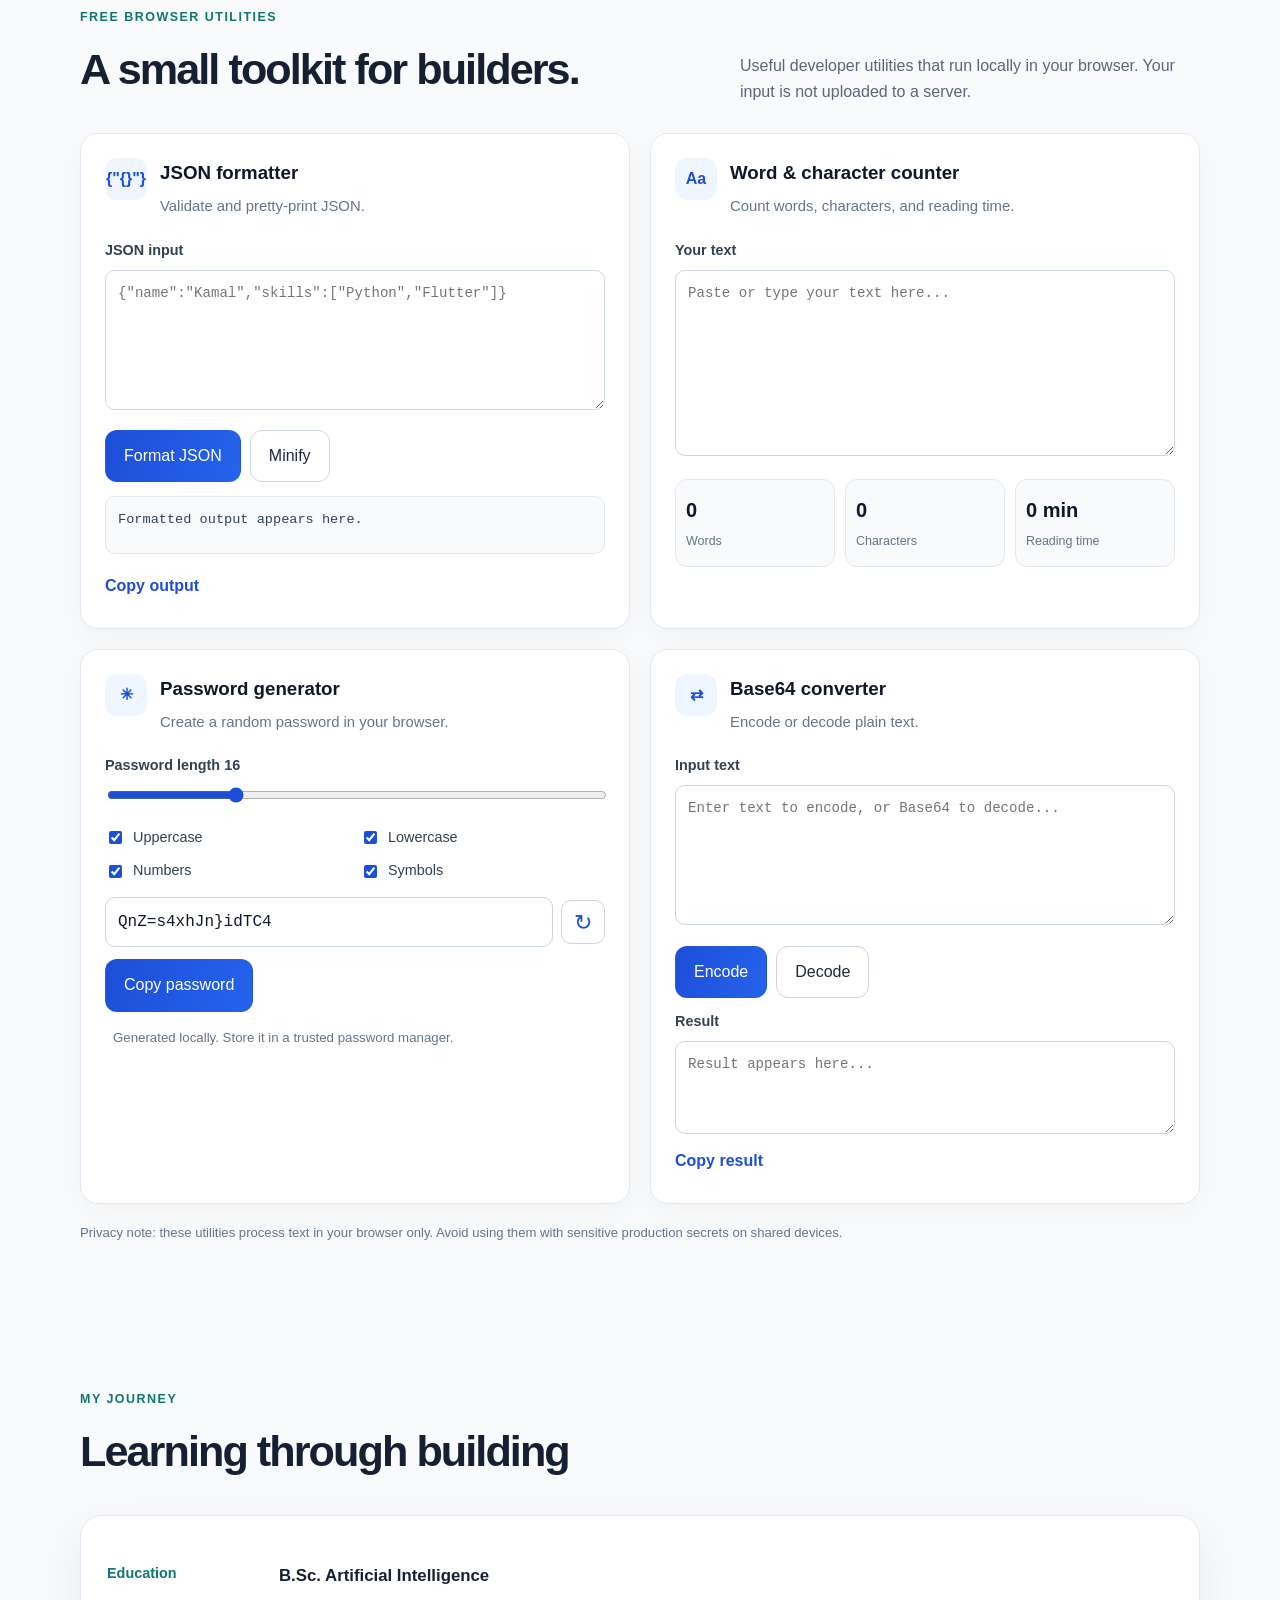
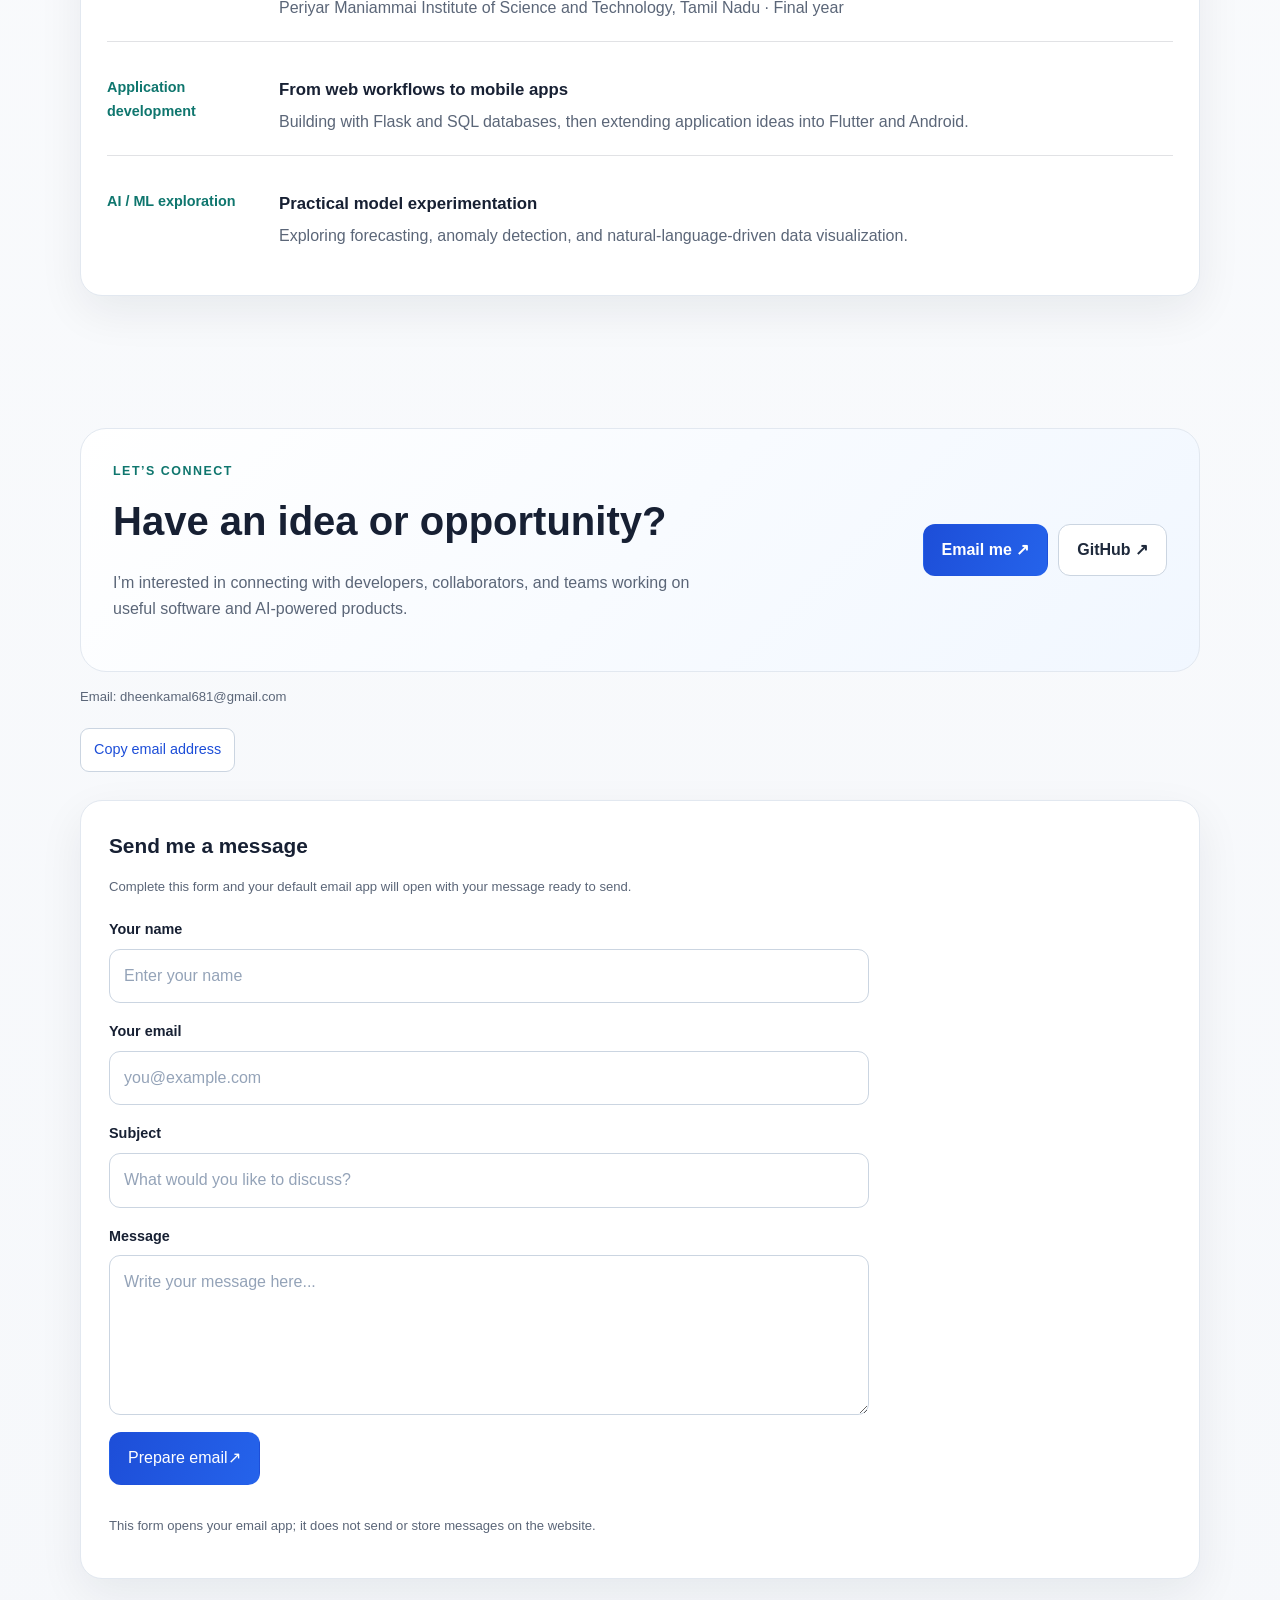
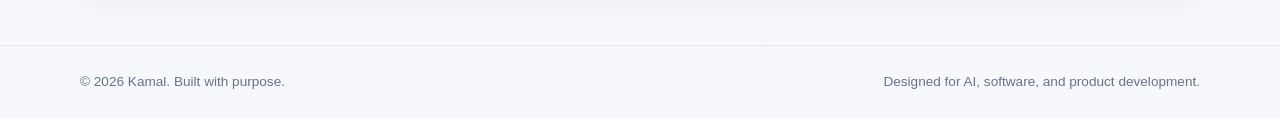
==== commit a506a7ea: "Add resume link to portfolio hero" ====
--- a/index.html
+++ b/index.html
@@ -31,6 +31,7 @@
       <p>I'm Kamal, a final-year B.Sc. Artificial Intelligence student focused on building practical applications with Python, Flutter, web technologies, and machine learning.</p>
       <div class="actions">
         <a class="btn primary" href="#projects">Explore my projects ↘</a>
+        <a class="btn secondary" href="resume.html">View / save resume ↗</a>
         <a class="btn secondary" href="https://github.com/Kamaldheen20" target="_blank" rel="noopener noreferrer">GitHub profile ↗</a>
       </div>
     </div>
--- a/css/kamal-portfolio.css
+++ b/css/kamal-portfolio.css
@@ -64,3 +64,34 @@
 .copy-email:hover{background:#eff6ff;border-color:#93c5fd}
 .sr-only{position:absolute;width:1px;height:1px;padding:0;margin:-1px;overflow:hidden;clip:rect(0,0,0,0);white-space:nowrap;border:0}
 @media(max-width:600px){.project-tools{padding:13px}.filter-chip{padding:8px 11px}}
+
+/* Developer toolkit: clean, responsive, accessible */
+.toolkit-section{background:#f8fafc}
+.tool-grid{display:grid;grid-template-columns:repeat(2,minmax(0,1fr));gap:20px}
+.tool-card{min-width:0;padding:24px;border:1px solid #e2e8f0;border-radius:18px;background:#fff;box-shadow:0 8px 28px rgba(15,23,42,.035)}
+.tool-heading{display:flex;align-items:flex-start;gap:13px;margin-bottom:20px}
+.tool-heading h3{margin:0 0 5px;color:#0f172a}
+.tool-heading p{margin:0;color:#64748b;font-size:.93rem}
+.tool-icon{display:grid;place-items:center;flex:0 0 42px;height:42px;border-radius:12px;background:#eff6ff;color:#1d4ed8;font-size:1rem;font-weight:750}
+.tool-card>label{display:block;margin:12px 0 7px;color:#334155;font-size:.9rem;font-weight:650}
+.tool-card textarea,.tool-card input[type="text"],.tool-card input[type="search"]{width:100%;min-width:0;border:1px solid #cbd5e1;border-radius:10px;background:#fff;padding:11px 12px;color:#0f172a;font:inherit;resize:vertical;box-sizing:border-box}
+.tool-card textarea:focus,.tool-card input[type="text"]:focus{outline:3px solid rgba(37,99,235,.13);border-color:#2563eb}
+.tool-card textarea{font-family:ui-monospace,SFMono-Regular,Consolas,monospace;font-size:.88rem}
+.tool-actions{display:flex;flex-wrap:wrap;gap:9px;margin:12px 0}
+.tool-button{cursor:pointer;font:inherit}
+.tool-output{max-height:220px;min-height:58px;overflow:auto;white-space:pre-wrap;overflow-wrap:anywhere;background:#f8fafc;border:1px solid #e2e8f0;border-radius:10px;padding:12px;color:#334155;font-size:.85rem}
+.text-action{border:0;background:transparent;color:#1d4ed8;padding:5px 0;font:inherit;font-weight:650;cursor:pointer}
+.tool-status{display:inline-block;margin-left:8px;color:#64748b;font-size:.83rem}
+.counter-stats{display:grid;grid-template-columns:repeat(3,minmax(0,1fr));gap:10px;margin-top:15px}
+.counter-stats>div{display:flex;flex-direction:column;gap:4px;padding:14px 10px;background:#f8fafc;border:1px solid #e2e8f0;border-radius:12px}
+.counter-stats strong{color:#0f172a;font-size:1.25rem;overflow-wrap:anywhere}
+.counter-stats span{color:#64748b;font-size:.78rem}
+.check-options{display:grid;grid-template-columns:repeat(2,minmax(0,1fr));gap:10px;margin:14px 0}
+.check-options label{display:flex;align-items:center;gap:8px;color:#334155;font-size:.9rem}
+.check-options input{accent-color:#1d4ed8}
+.password-row{display:flex;gap:8px;align-items:center}
+.password-row input{font-family:ui-monospace,SFMono-Regular,Consolas,monospace!important}
+.icon-button{flex:0 0 44px;height:44px;border:1px solid #cbd5e1;border-radius:10px;background:#fff;color:#1d4ed8;font-size:1.4rem;cursor:pointer}
+.toolkit-note{margin-top:18px;color:#64748b}
+#password-length{width:100%;accent-color:#1d4ed8}
+@media(max-width:760px){.tool-grid{grid-template-columns:minmax(0,1fr)}.tool-card{padding:19px}}
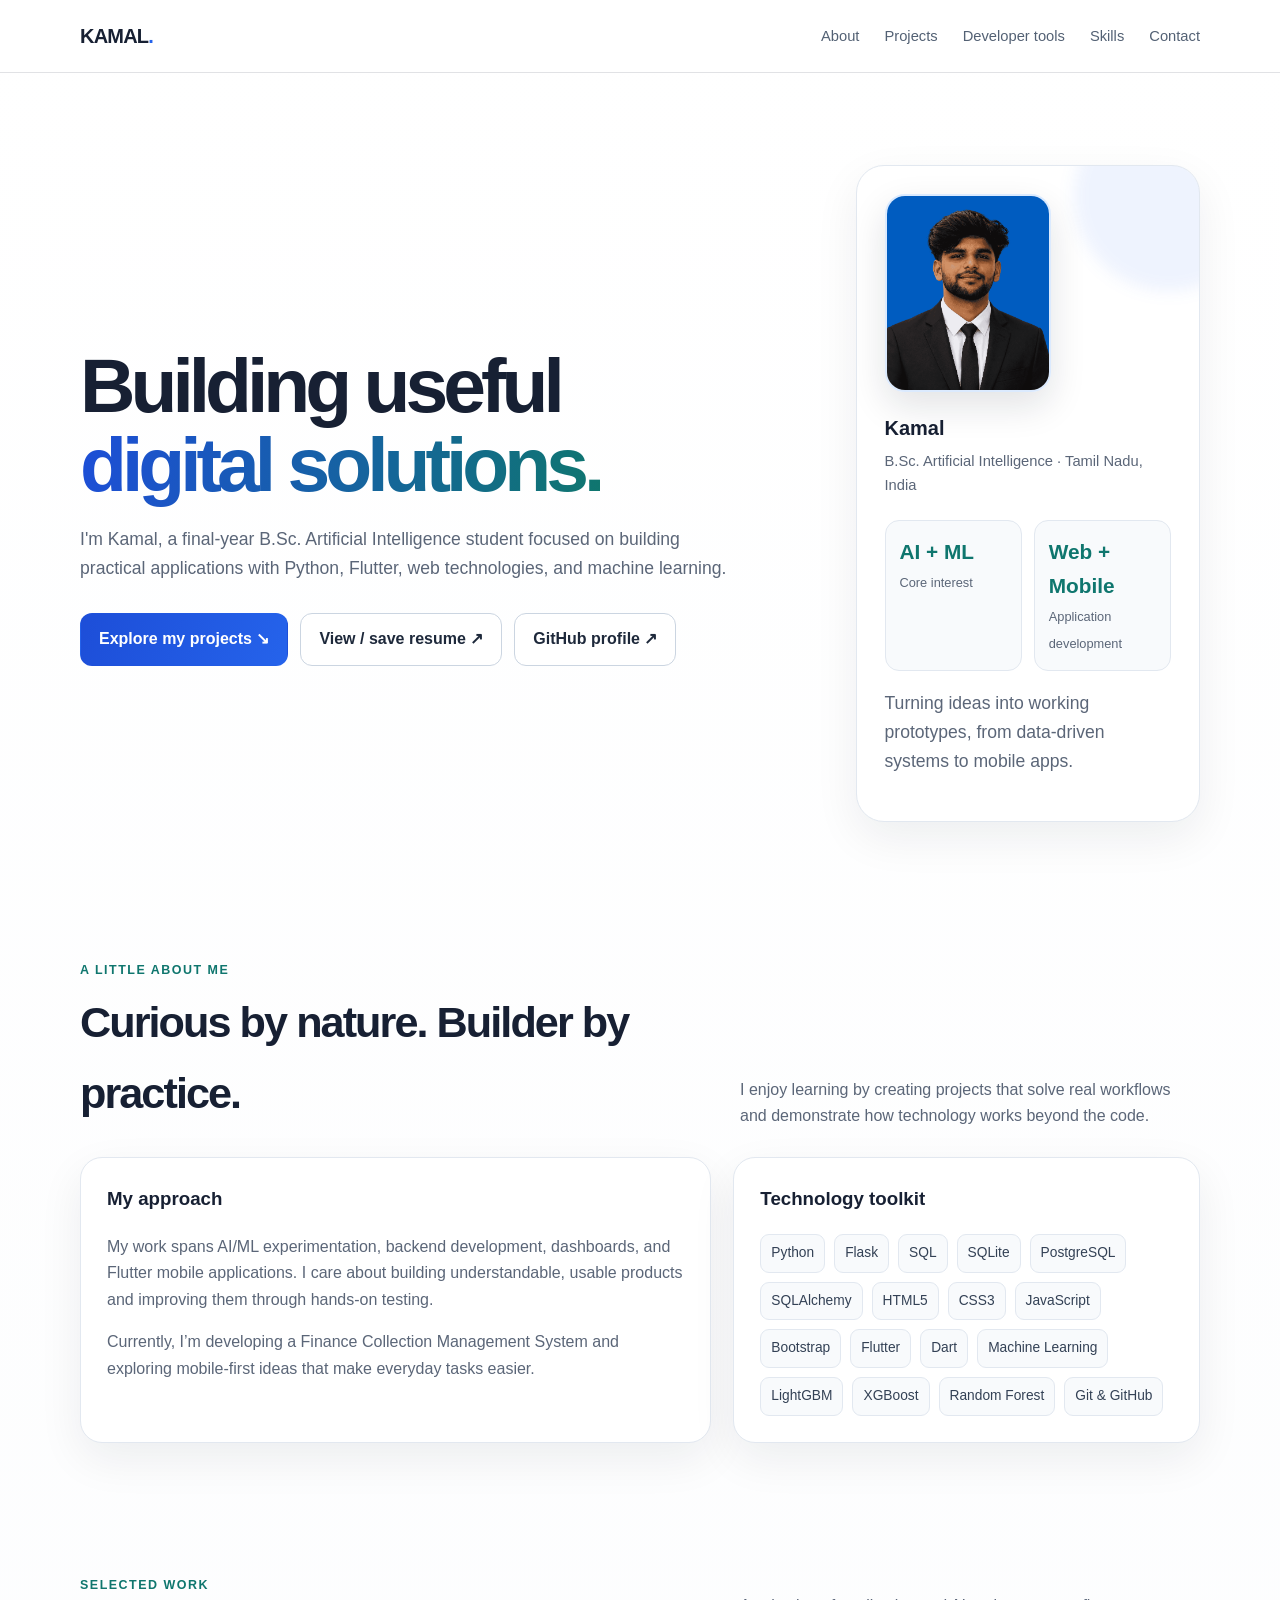
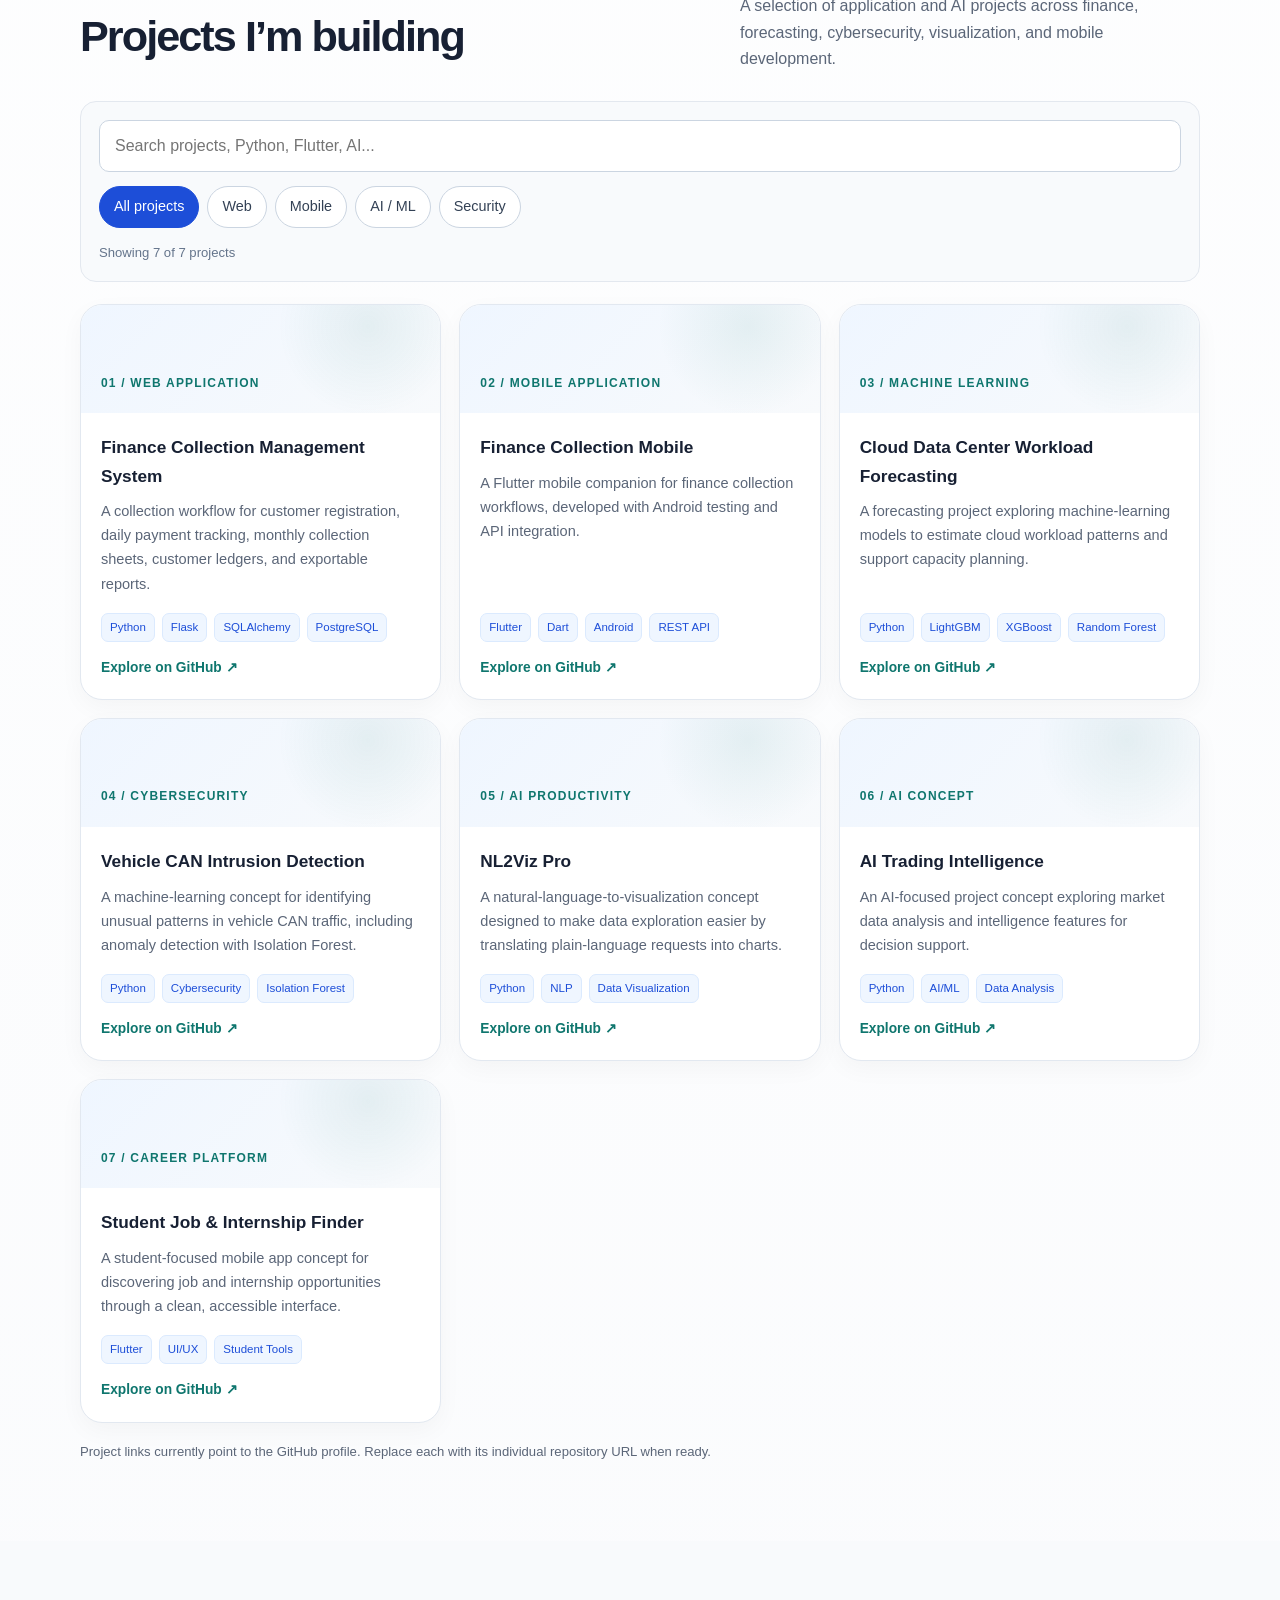
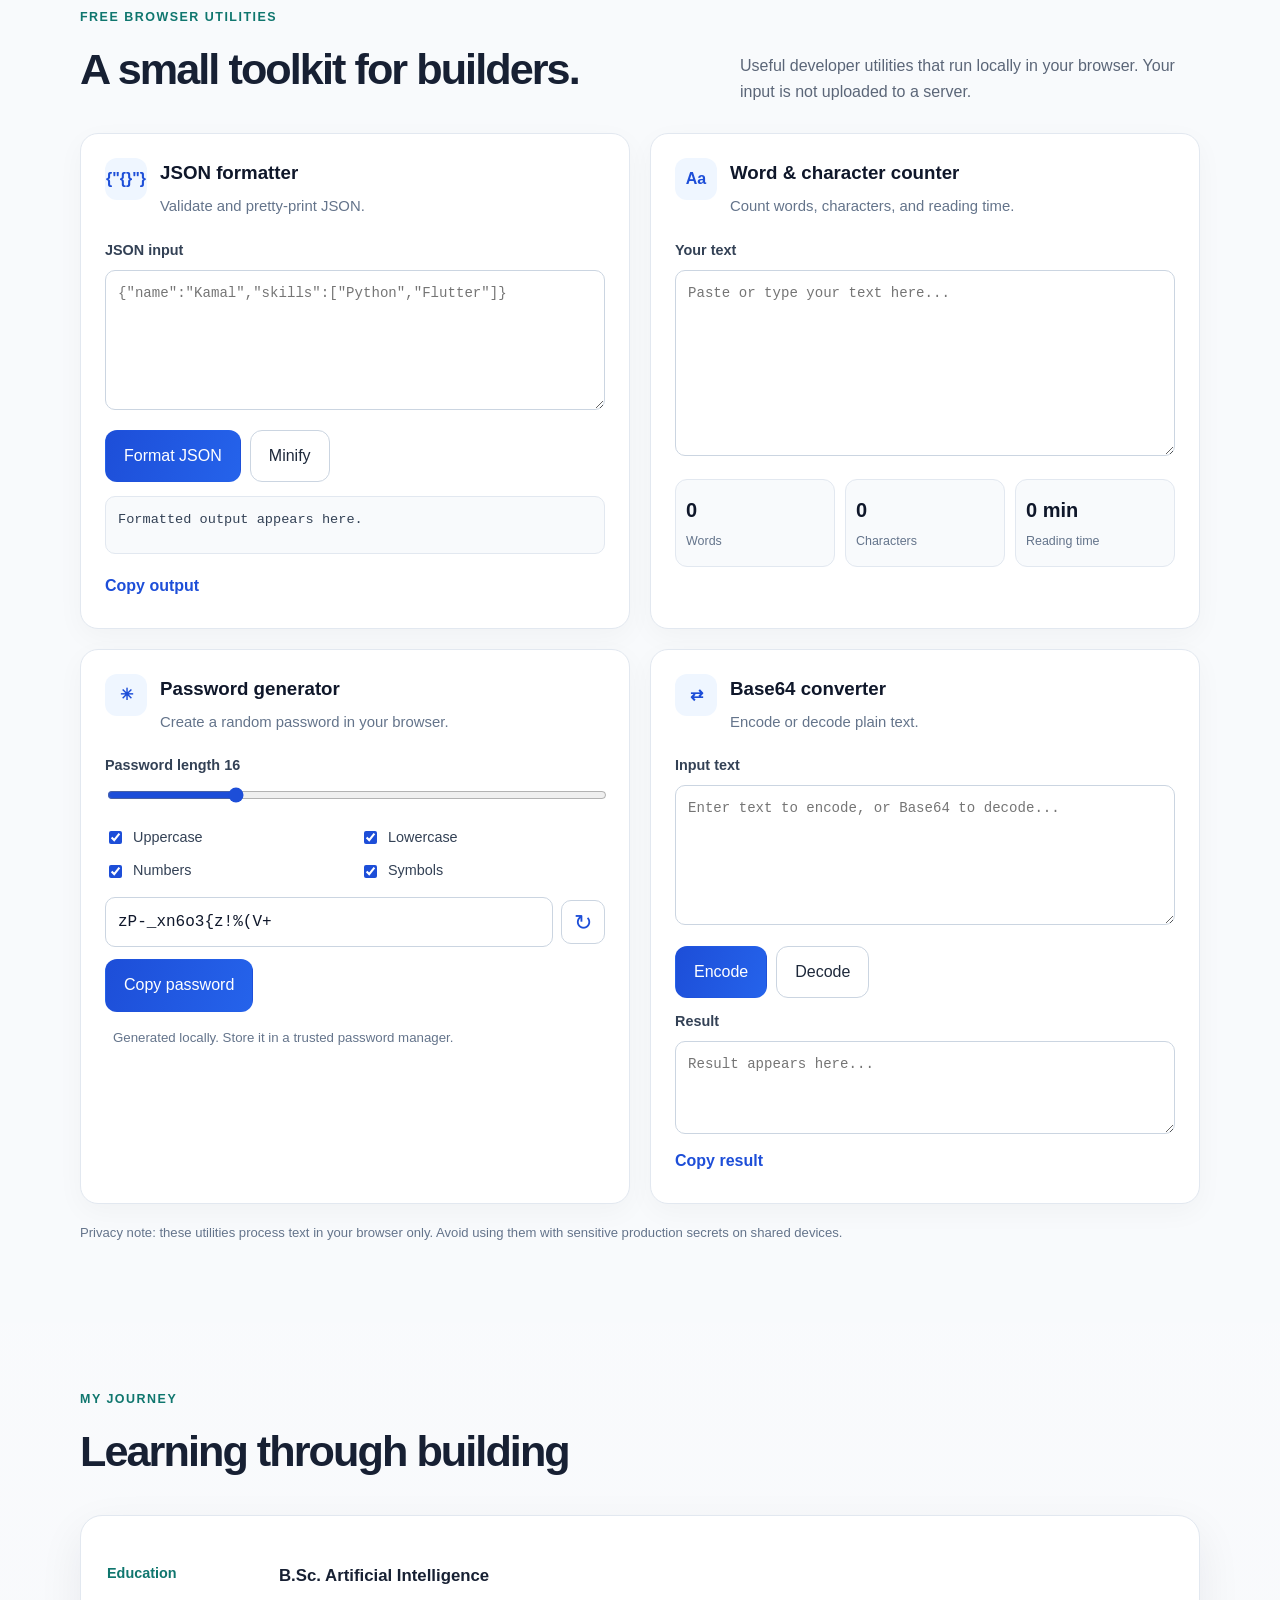
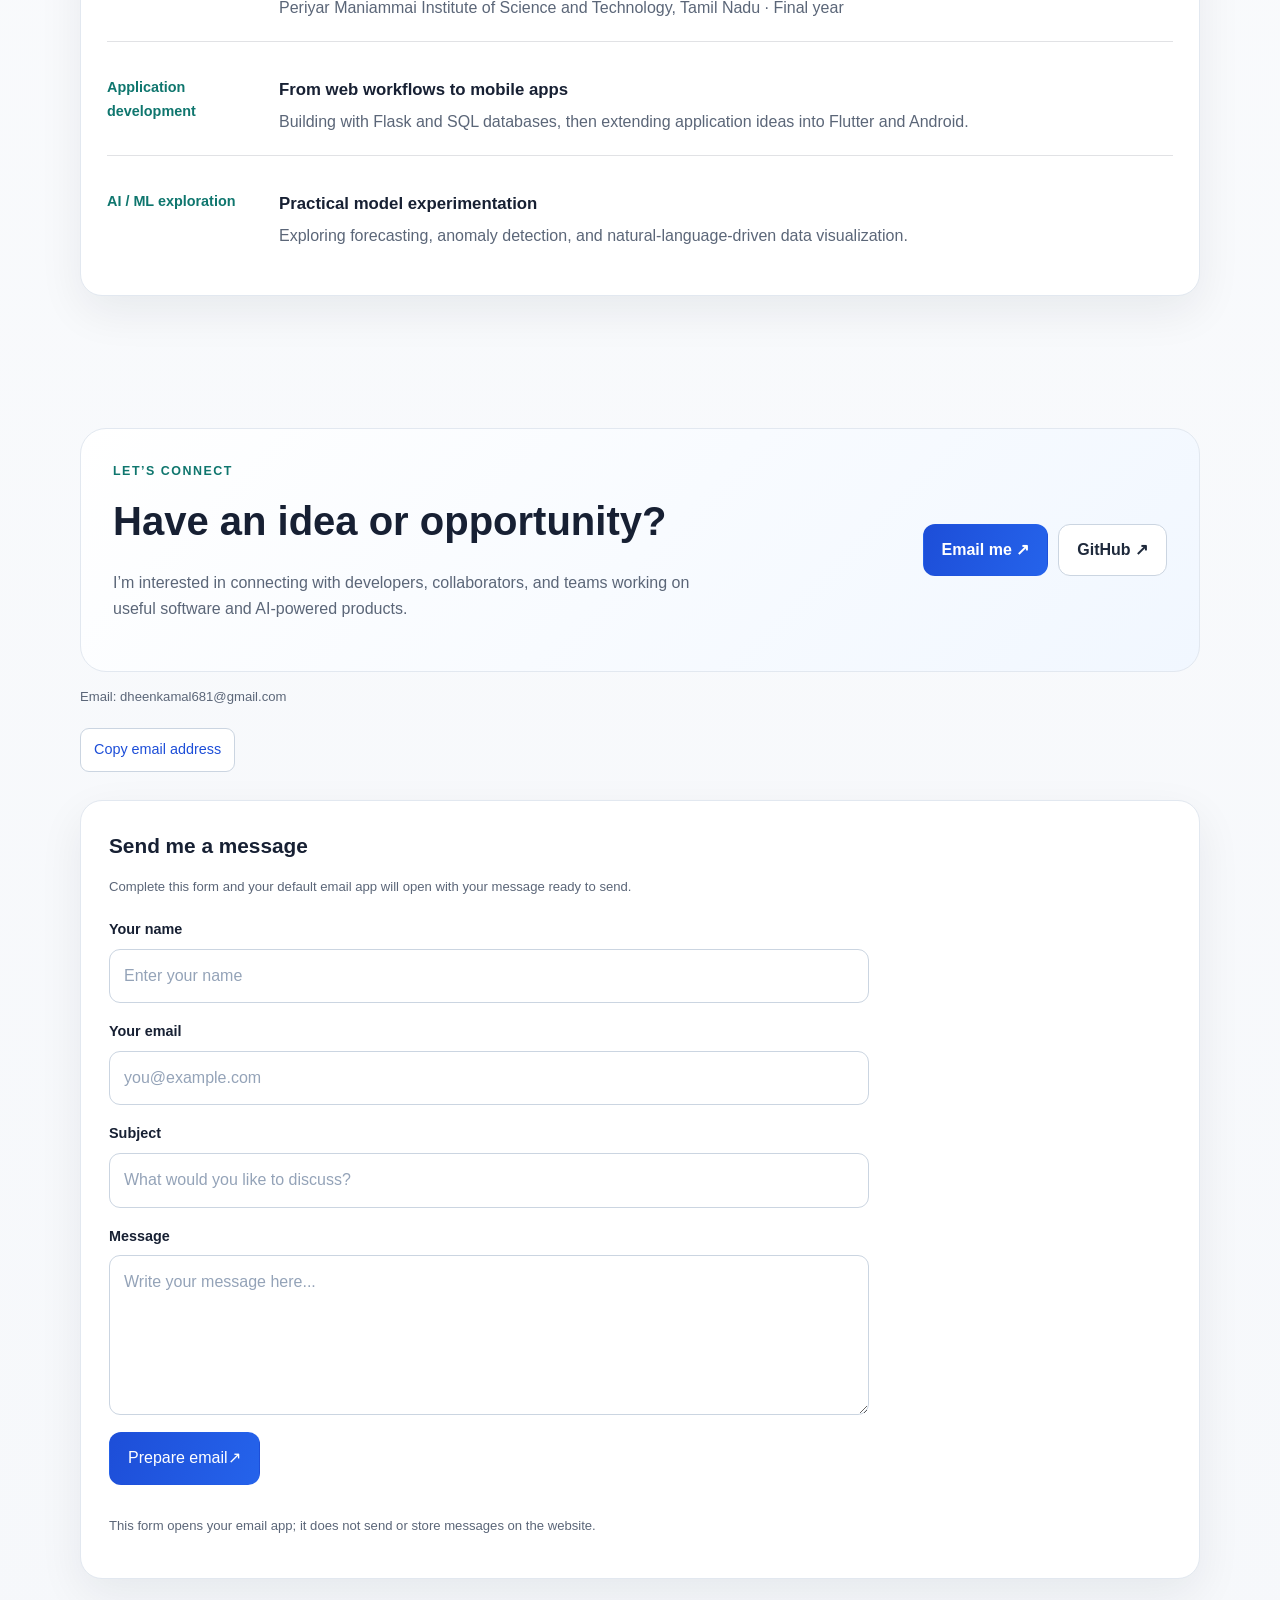
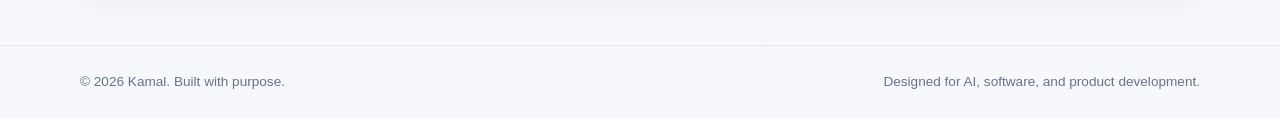
==== commit dce70346: "Remove hero eyebrow badge" ====
--- a/index.html
+++ b/index.html
@@ -26,7 +26,6 @@
 <main>
   <section class="wrap hero" id="home">
     <div>
-      <span class="eyebrow">AI • Software • Product Building</span>
       <h1>Building useful<br><span class="gradient">digital solutions.</span></h1>
       <p>I'm Kamal, a final-year B.Sc. Artificial Intelligence student focused on building practical applications with Python, Flutter, web technologies, and machine learning.</p>
       <div class="actions">
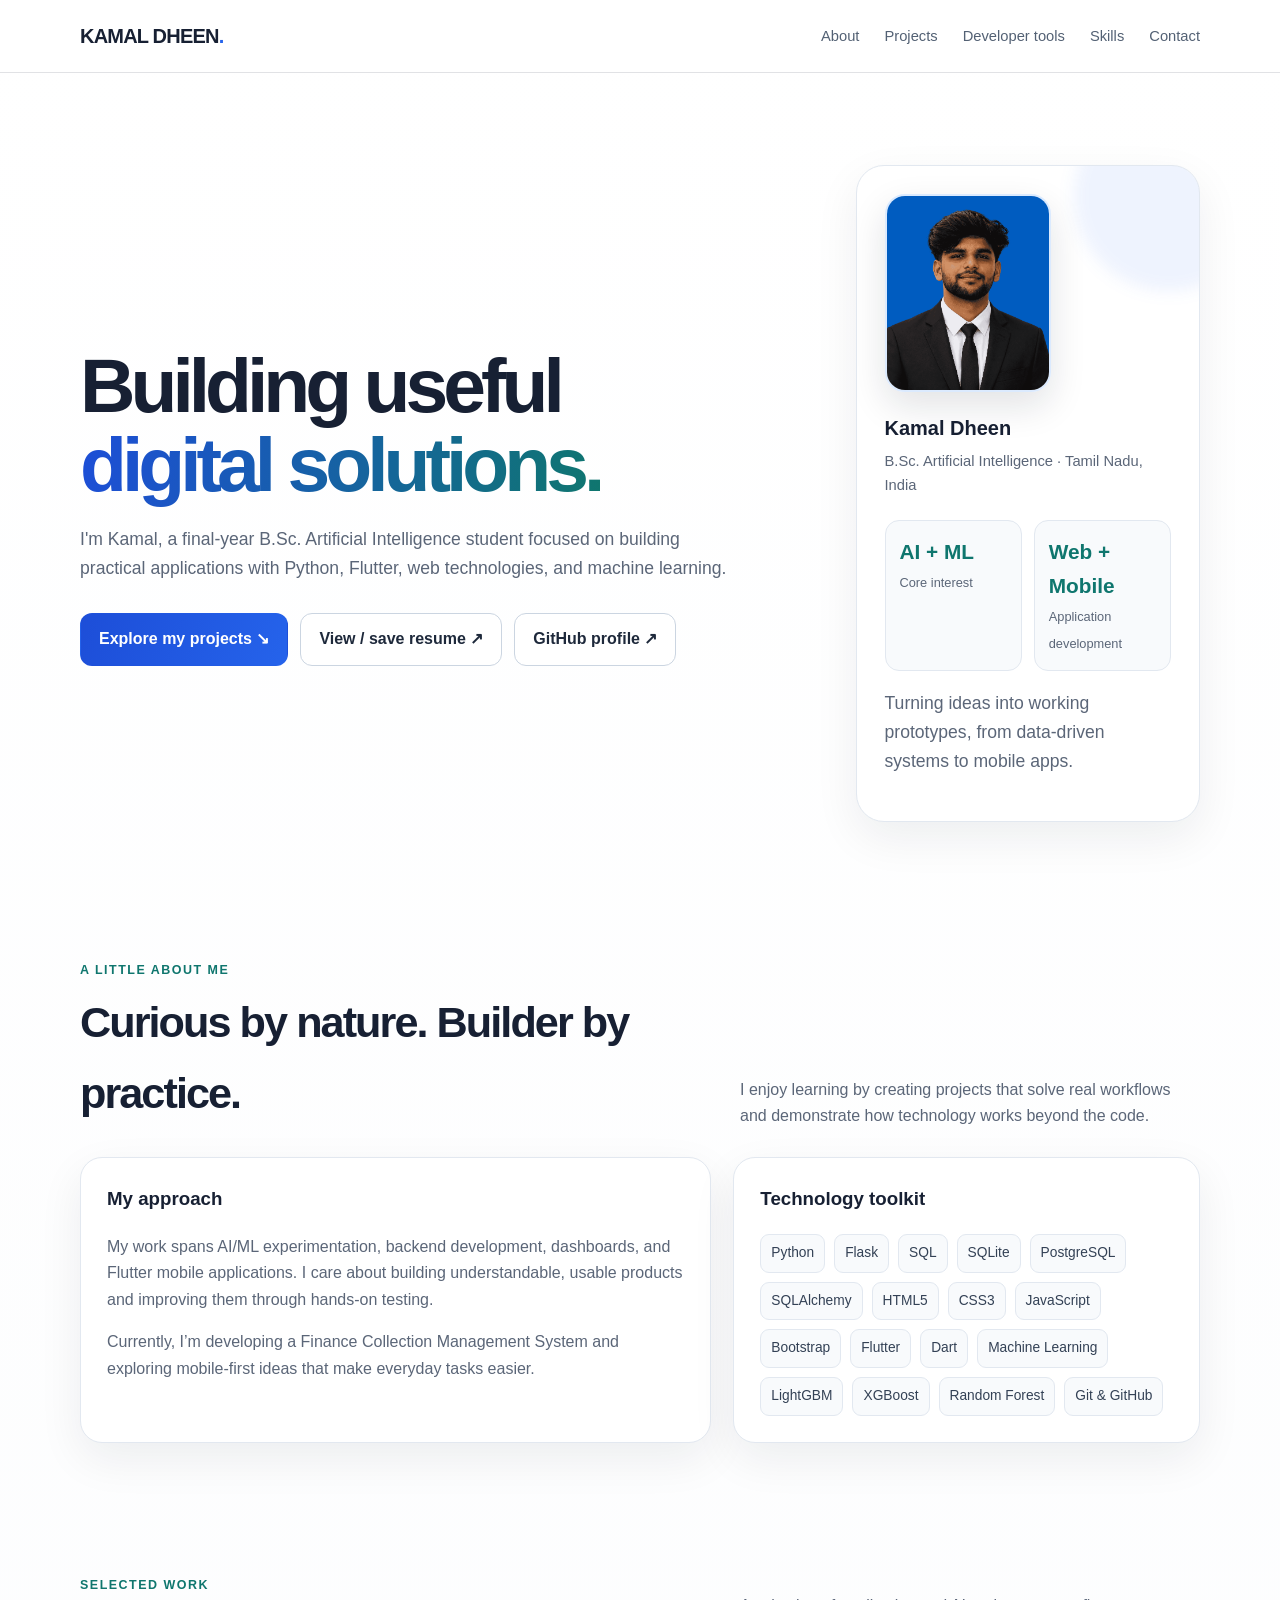
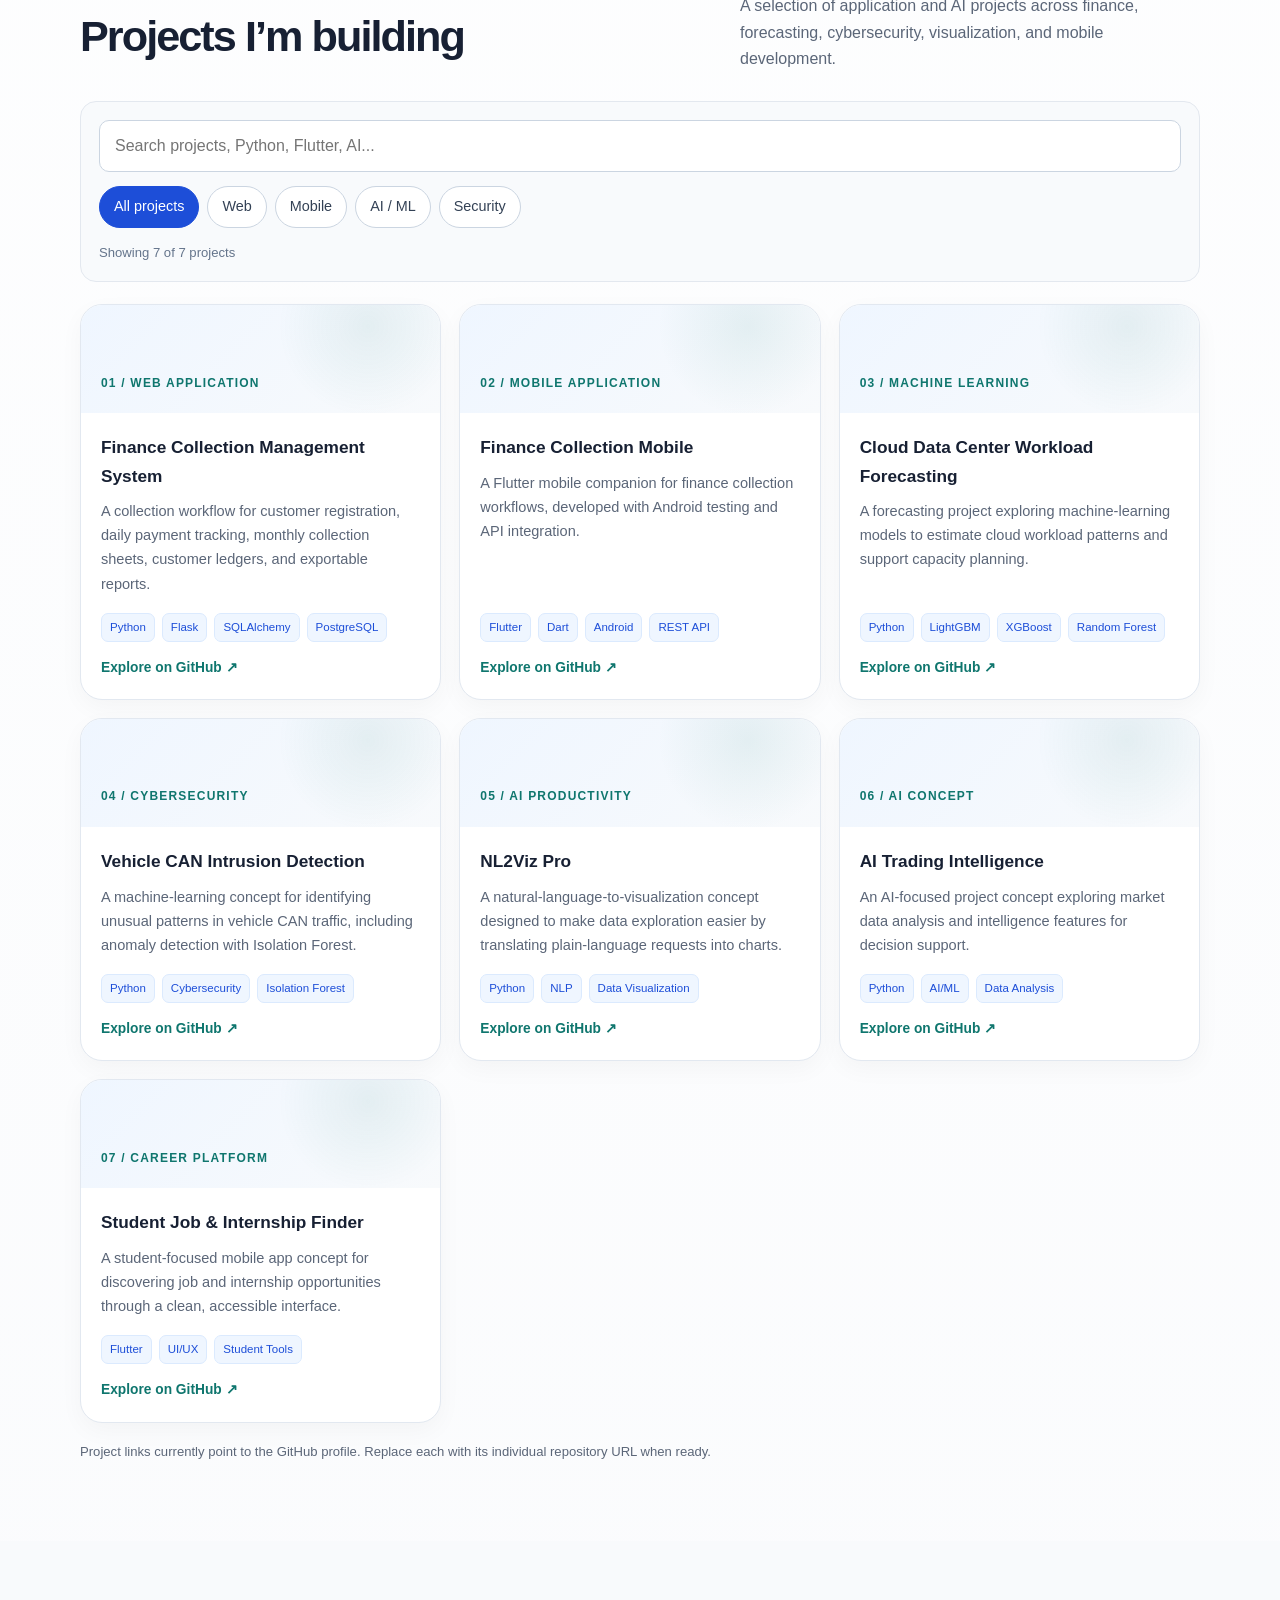
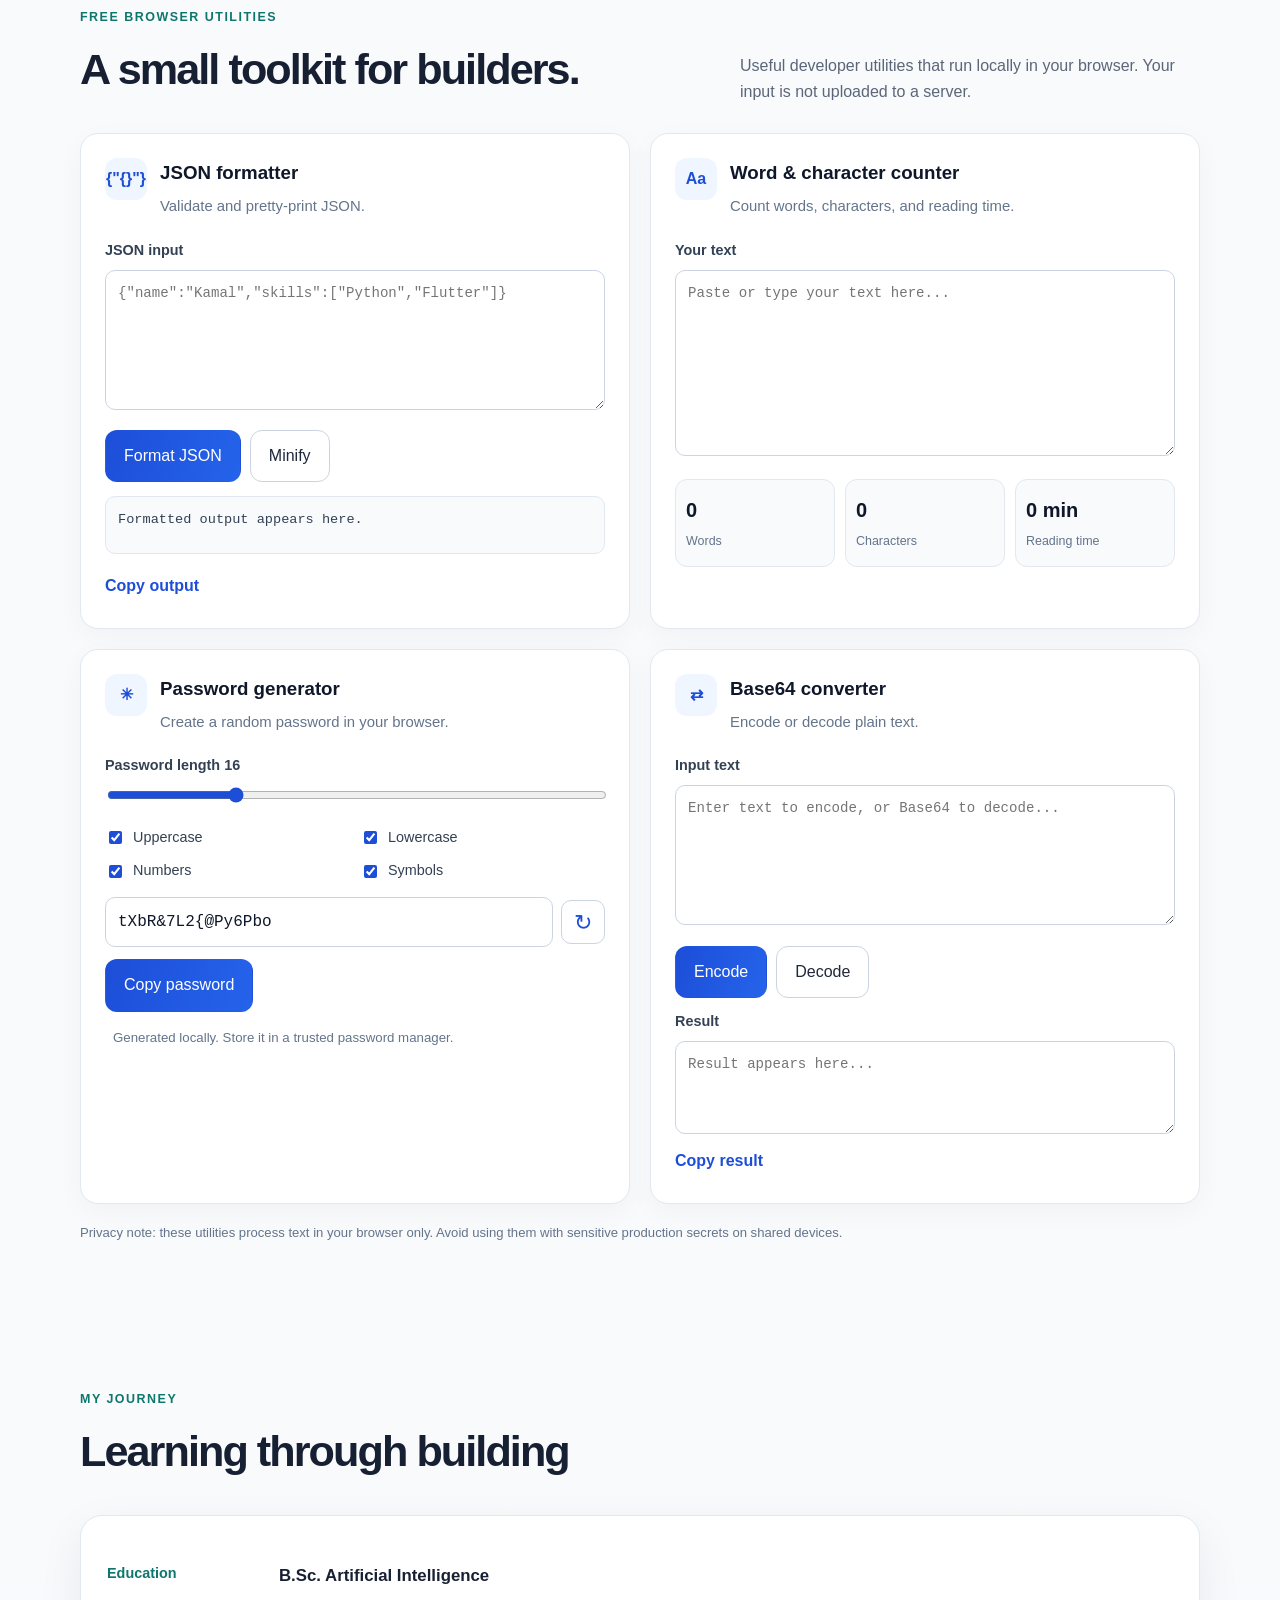
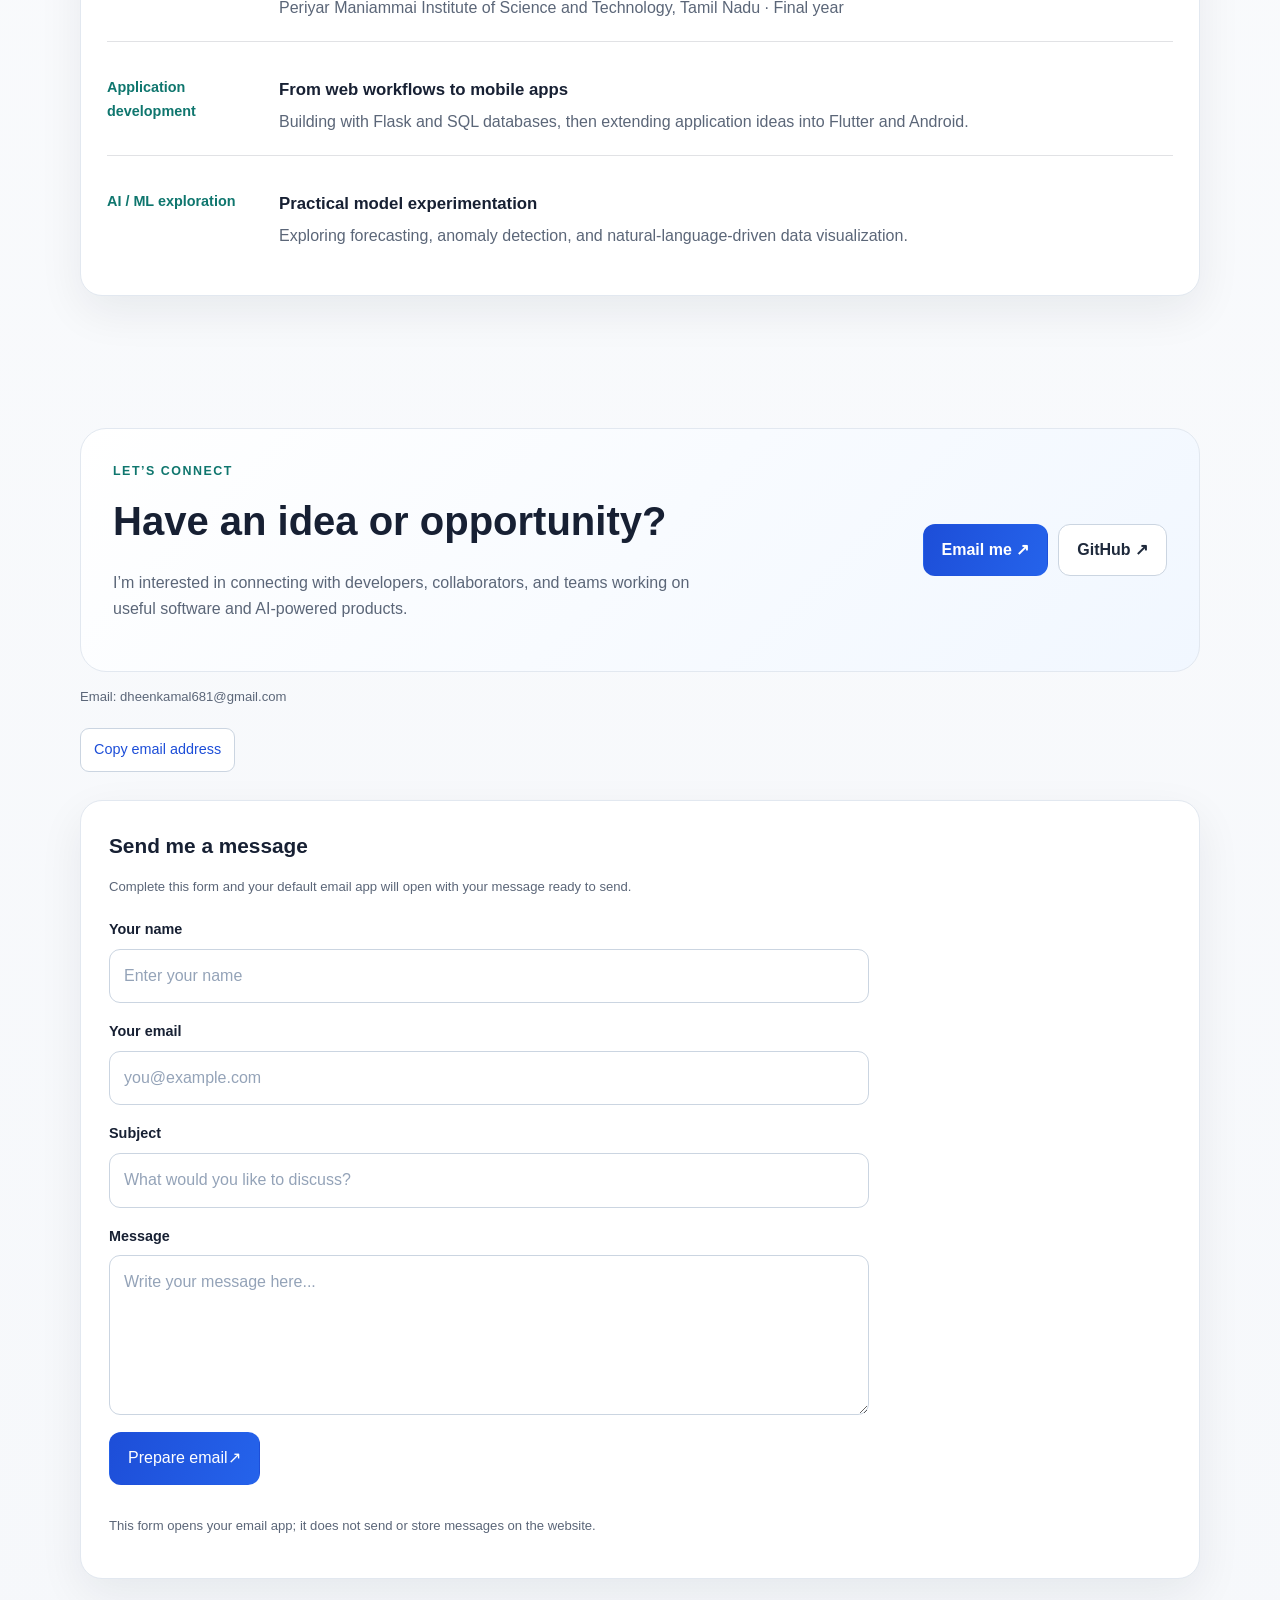
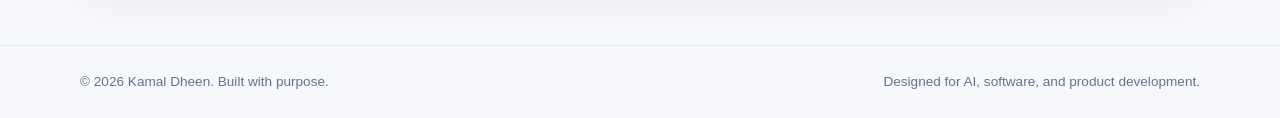
==== commit c798f69b: "Use correct name Kamal Dheen across portfolio" ====
--- a/index.html
+++ b/index.html
@@ -4,14 +4,14 @@
   <meta charset="utf-8">
   <meta name="viewport" content="width=device-width, initial-scale=1">
   <meta name="theme-color" content="#080d18">
-  <meta name="description" content="Kamal — Artificial Intelligence student and developer building practical AI, web, and mobile applications.">
-  <title>Kamal | AI Developer Portfolio</title>
+  <meta name="description" content="Kamal Dheen — Artificial Intelligence student and developer building practical AI, web, and mobile applications.">
+  <title>Kamal Dheen | AI Developer Portfolio</title>
   <link rel="stylesheet" href="css/kamal-portfolio.css">
 </head>
 <body>
 <header class="topbar">
   <div class="wrap navinner">
-    <a class="brand" href="#home">KAMAL<span>.</span></a>
+    <a class="brand" href="#home">KAMAL DHEEN<span>.</span></a>
     <nav aria-label="Main navigation">
       <ul>
         <li><a href="#about">About</a></li>
@@ -36,7 +36,7 @@
     </div>
     <aside class="hero-card">
       <img class="avatar-photo" src="images/kamal-profile.png" alt="Kamal wearing a black suit and tie against a blue background">
-      <h3>Kamal</h3>
+      <h3>Kamal Dheen</h3>
       <div class="sub">B.Sc. Artificial Intelligence · Tamil Nadu, India</div>
       <div class="statrow">
         <div class="stat"><strong>AI + ML</strong><span>Core interest</span></div>
@@ -315,7 +315,7 @@
   window.location.href = "mailto:dheenkamal681@gmail.com?subject=" + encodeURIComponent(form.elements.subject.value.trim()) + "&body=" + encodeURIComponent(body);
 });
 </script>
-<footer class="footer"><div class="wrap footer-inner"><span>© <span id="year">2026</span> Kamal. Built with purpose.</span><span>Designed for AI, software, and product development.</span></div></footer>
+<footer class="footer"><div class="wrap footer-inner"><span>© <span id="year">2026</span> Kamal Dheen. Built with purpose.</span><span>Designed for AI, software, and product development.</span></div></footer>
 <script>document.getElementById('year').textContent = new Date().getFullYear();</script>
 </body>
 </html>
